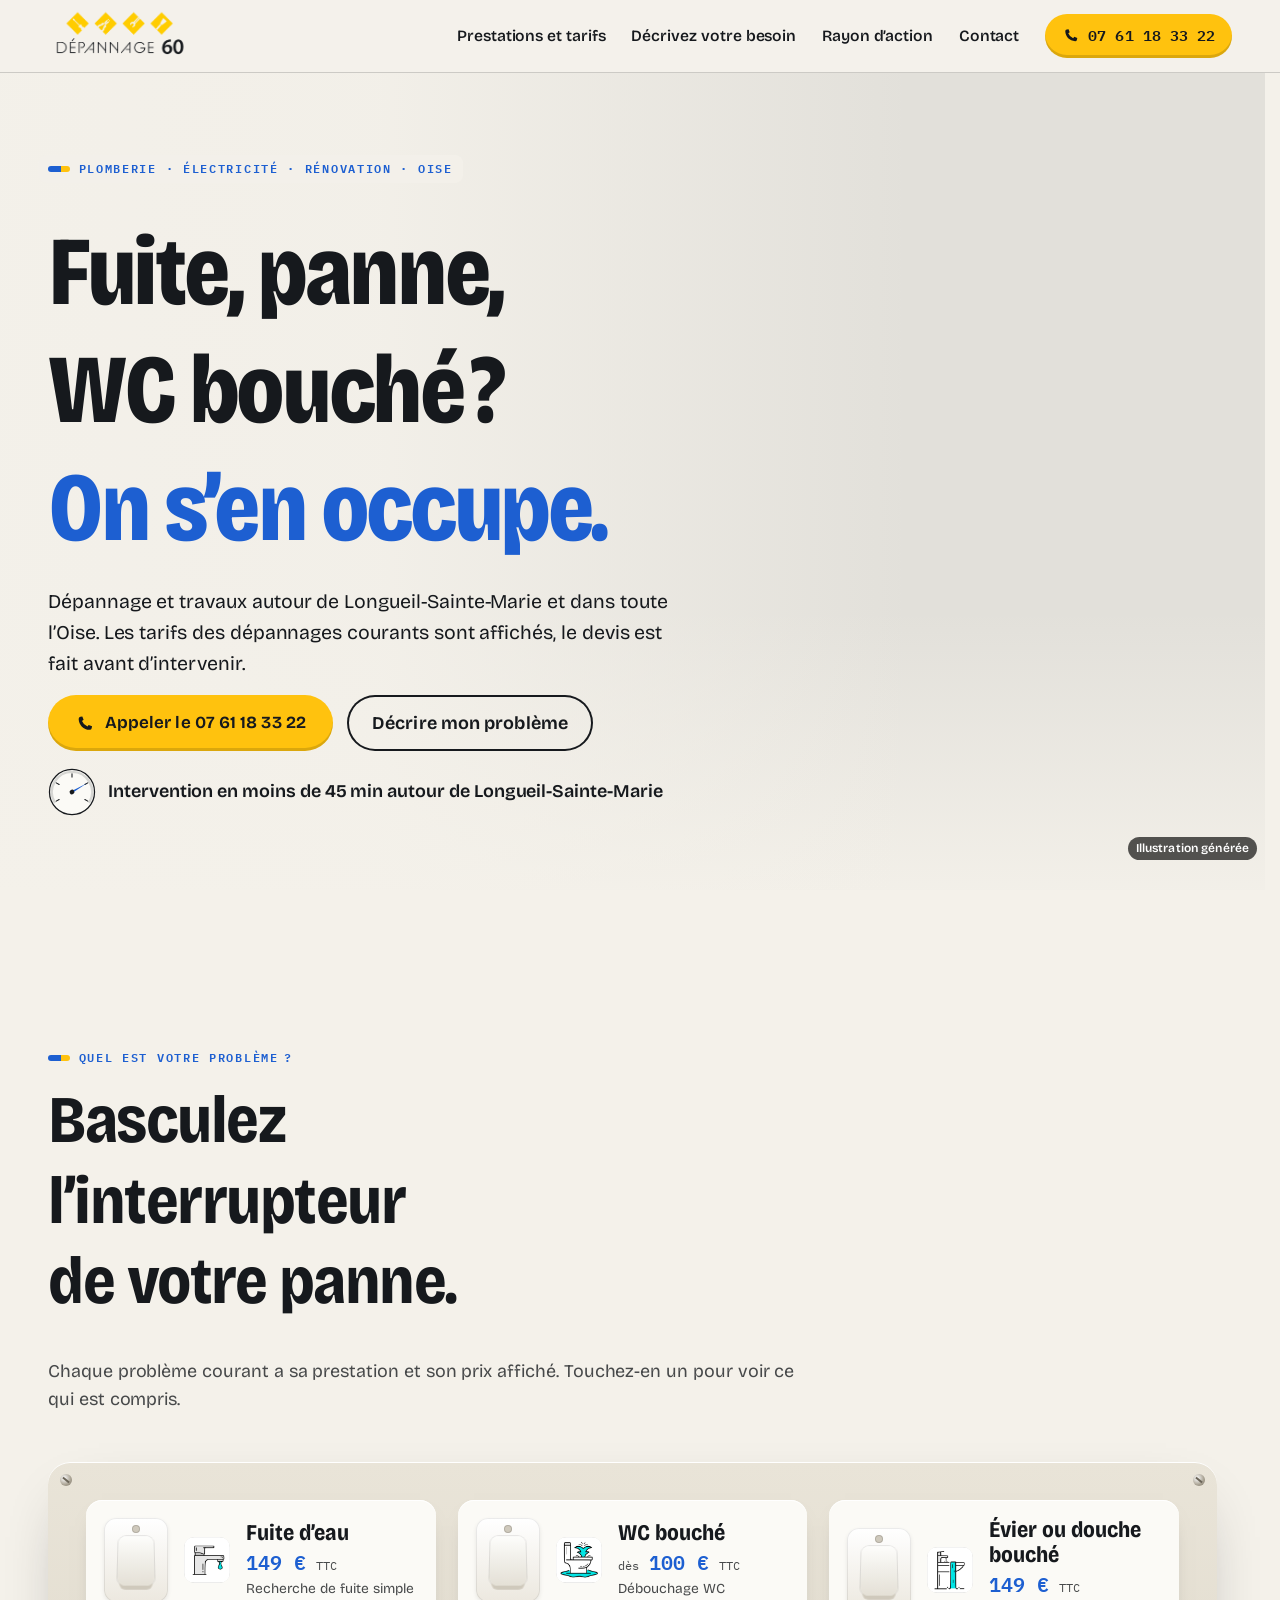
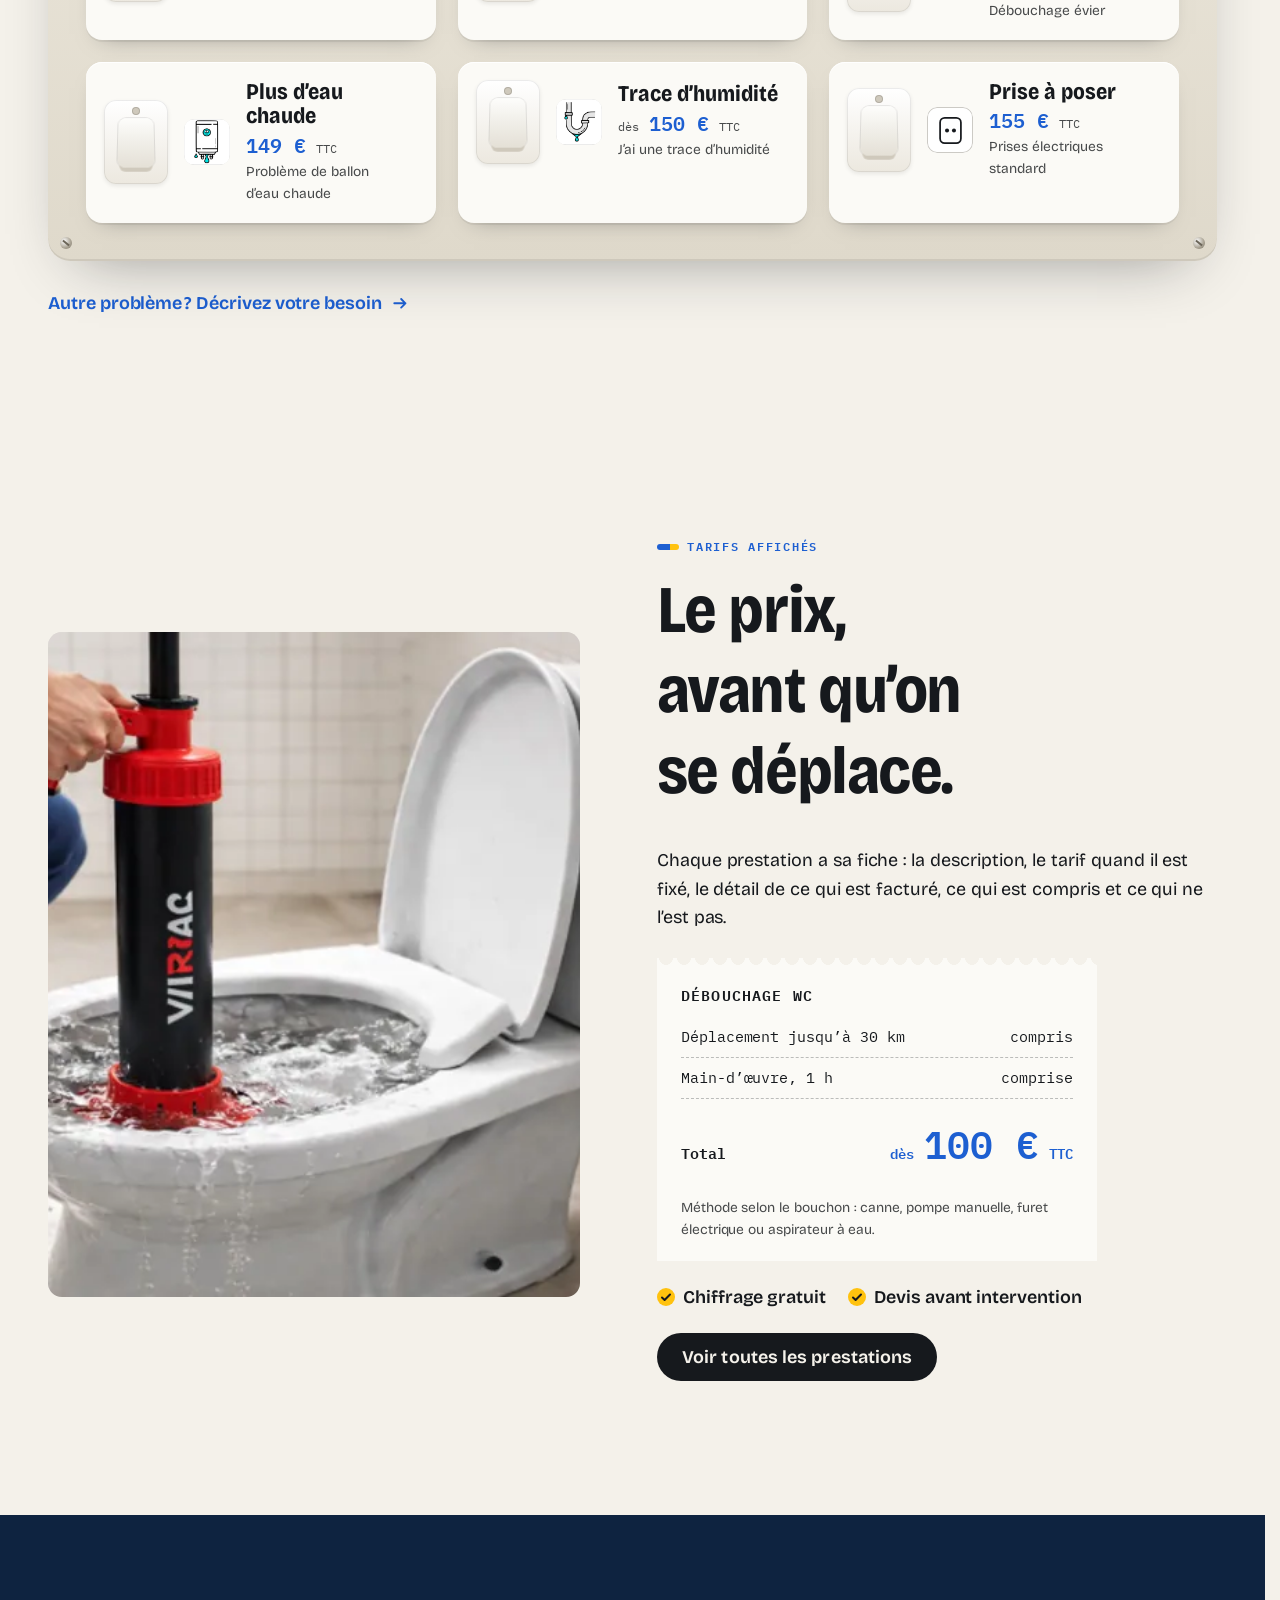
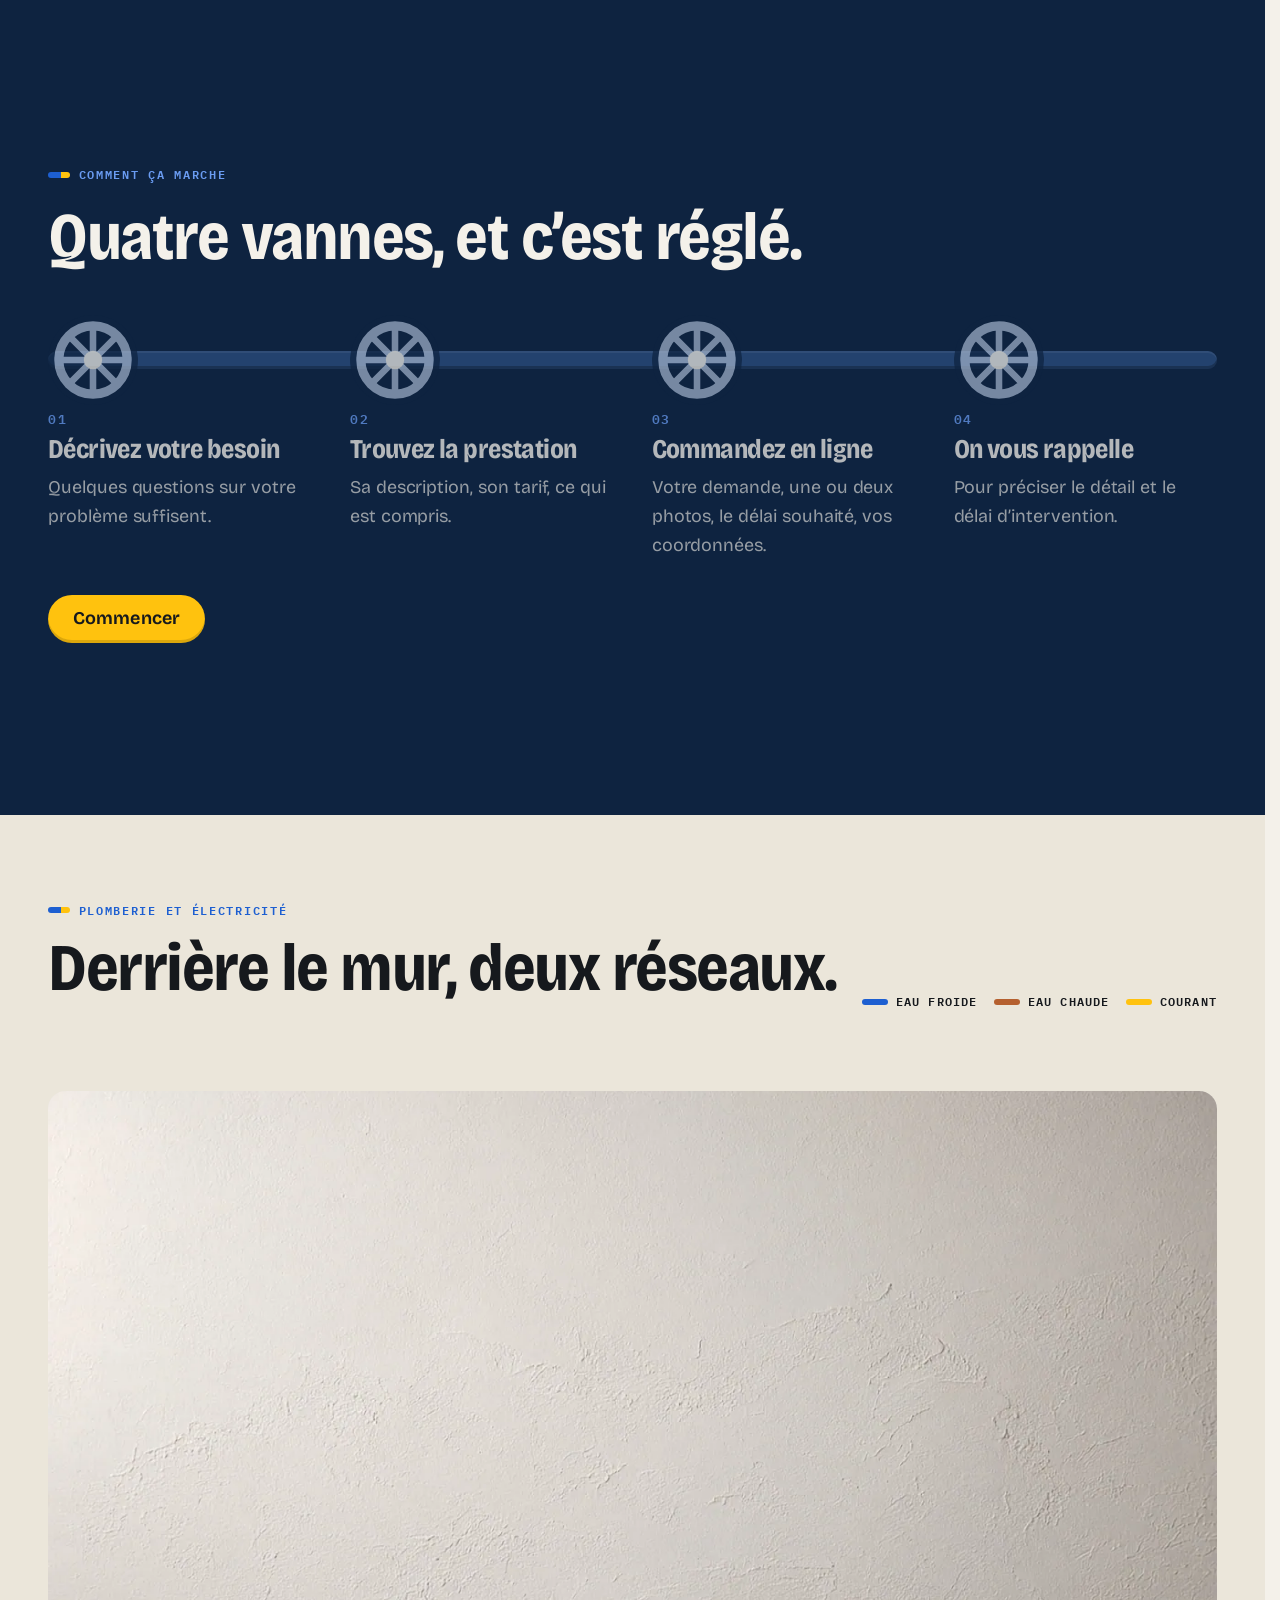
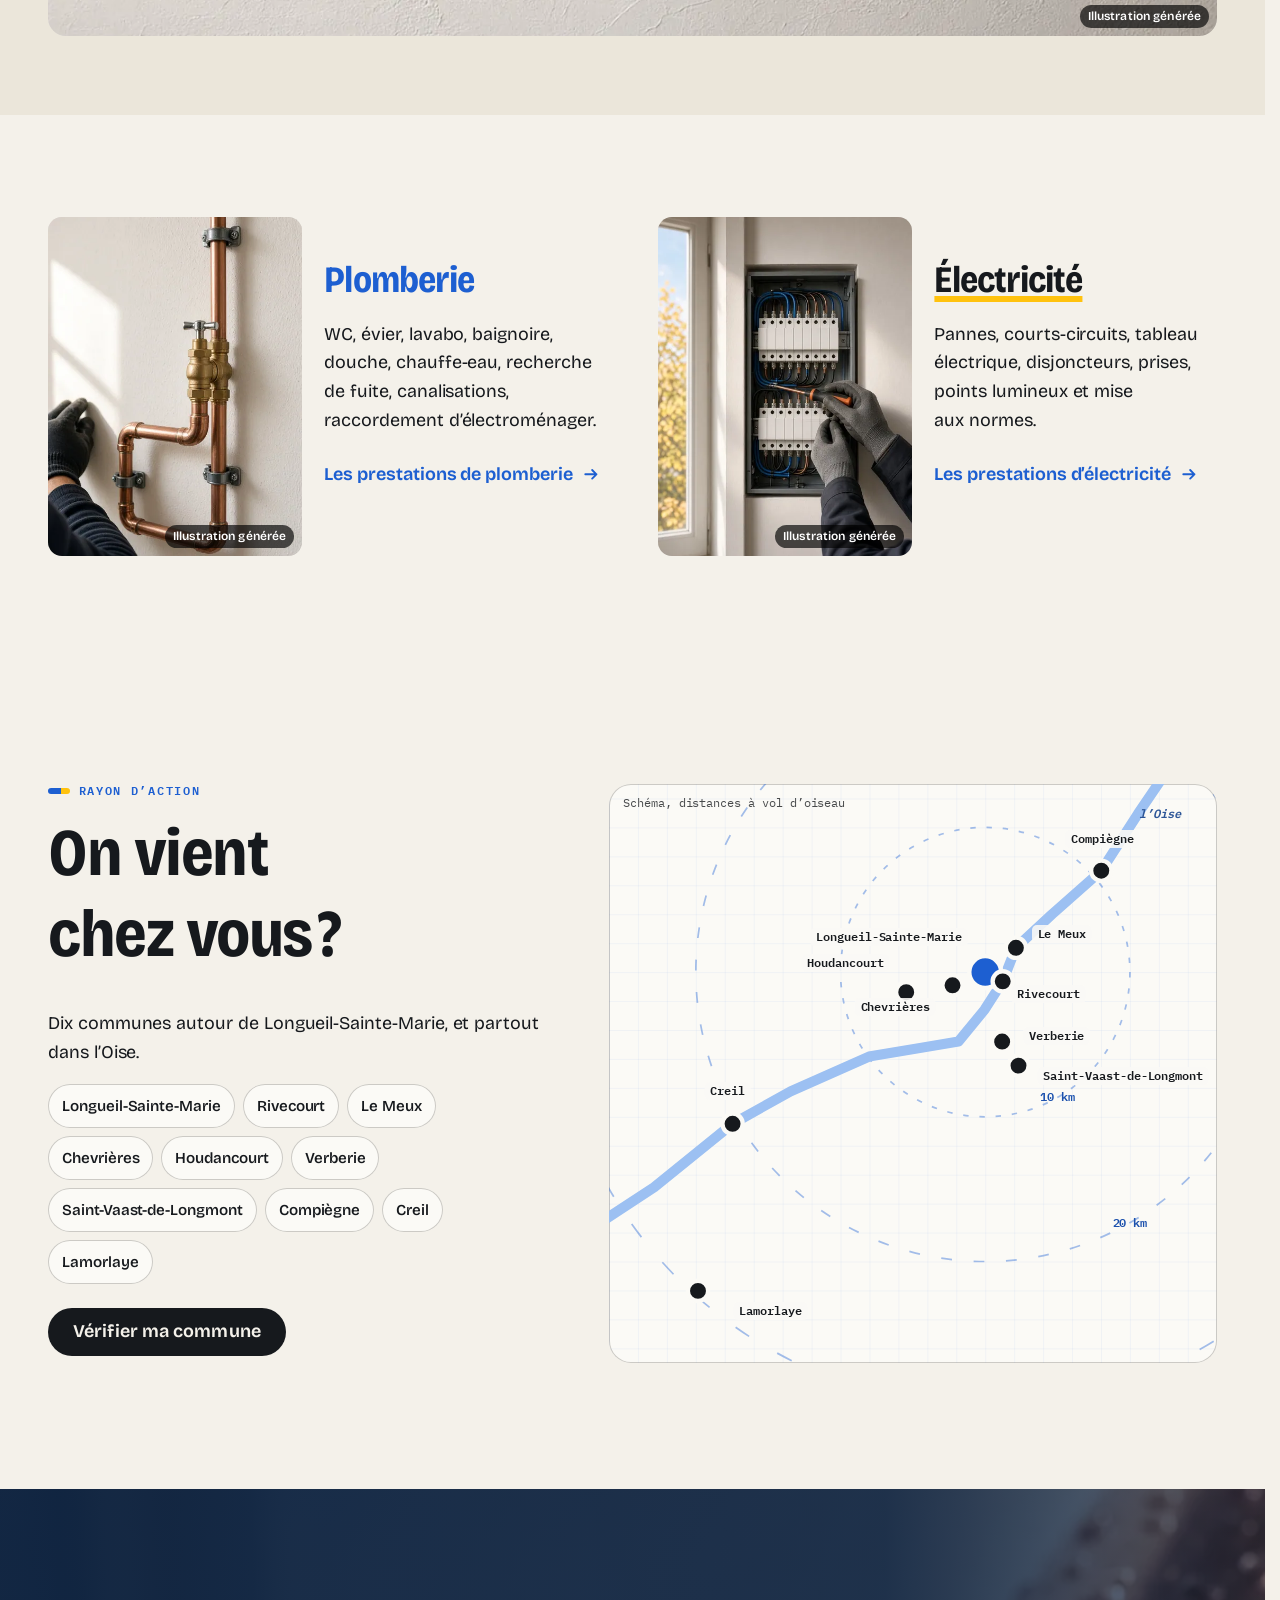
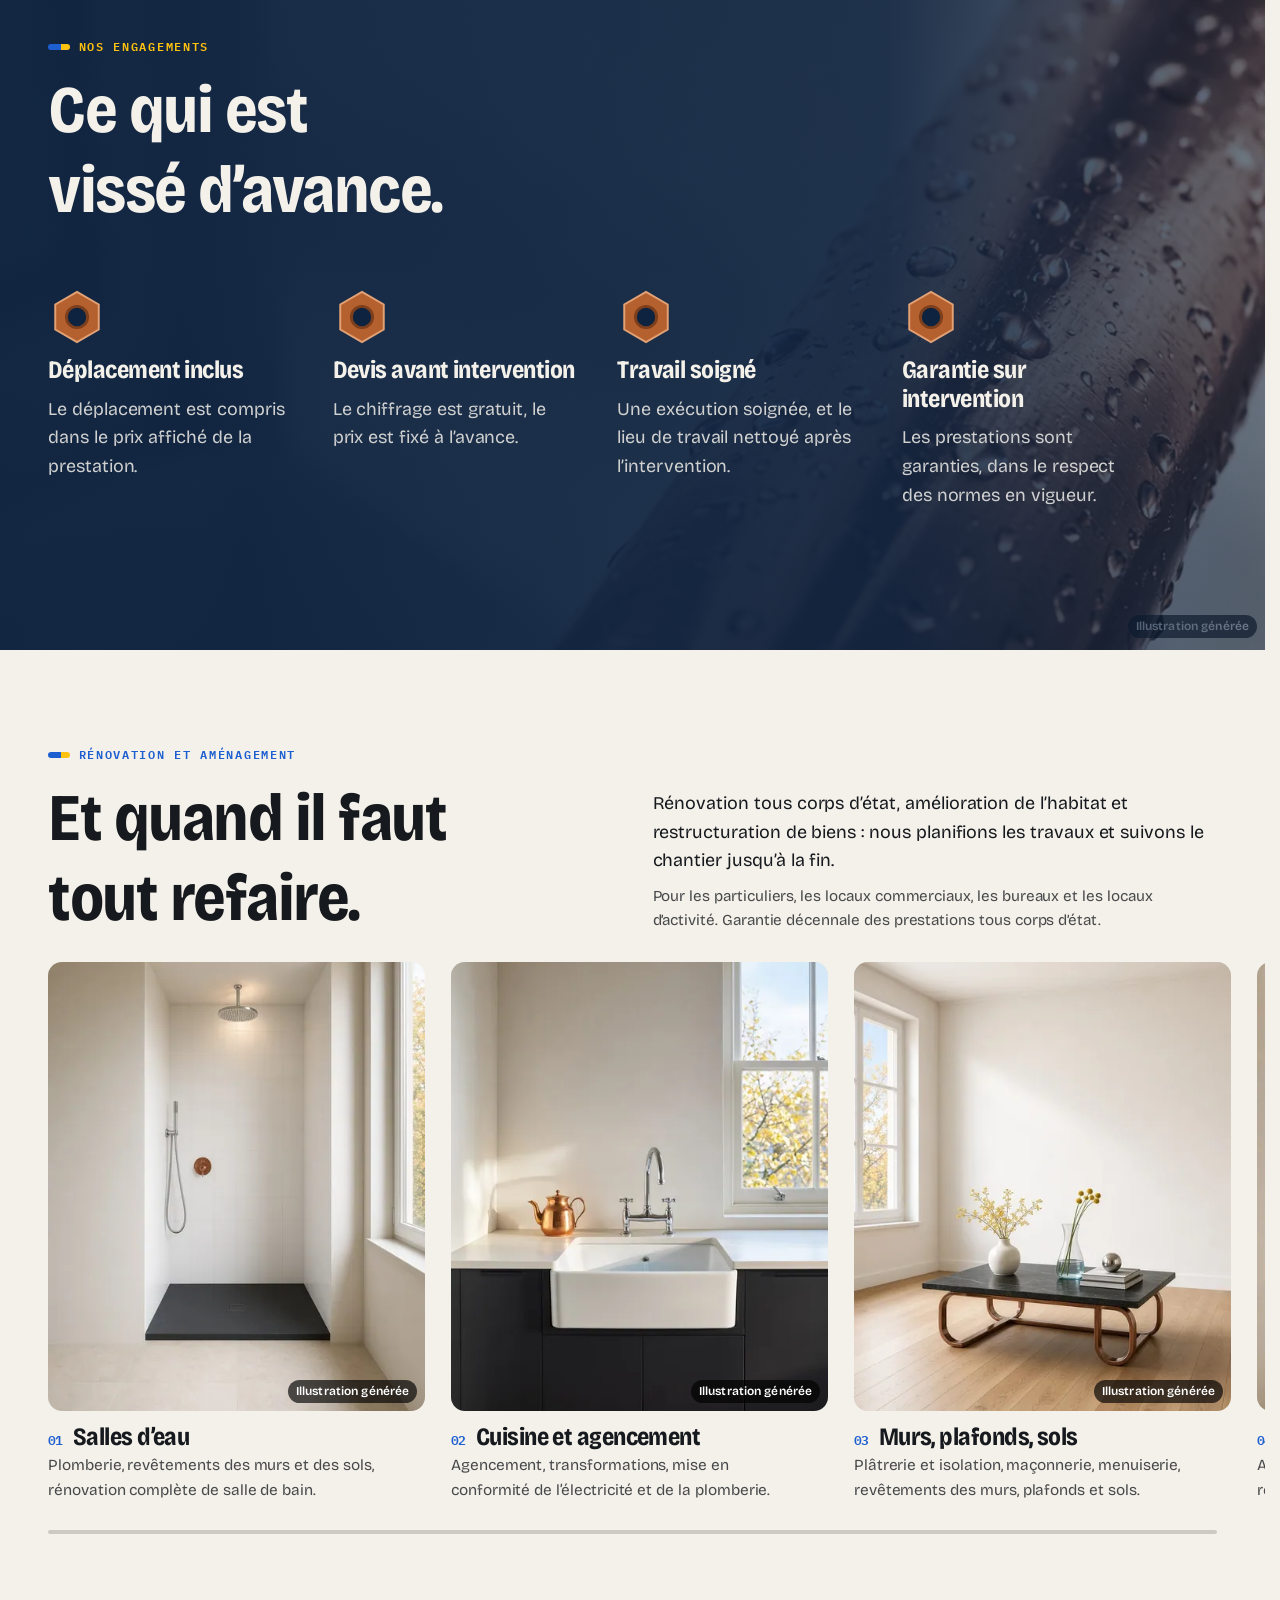
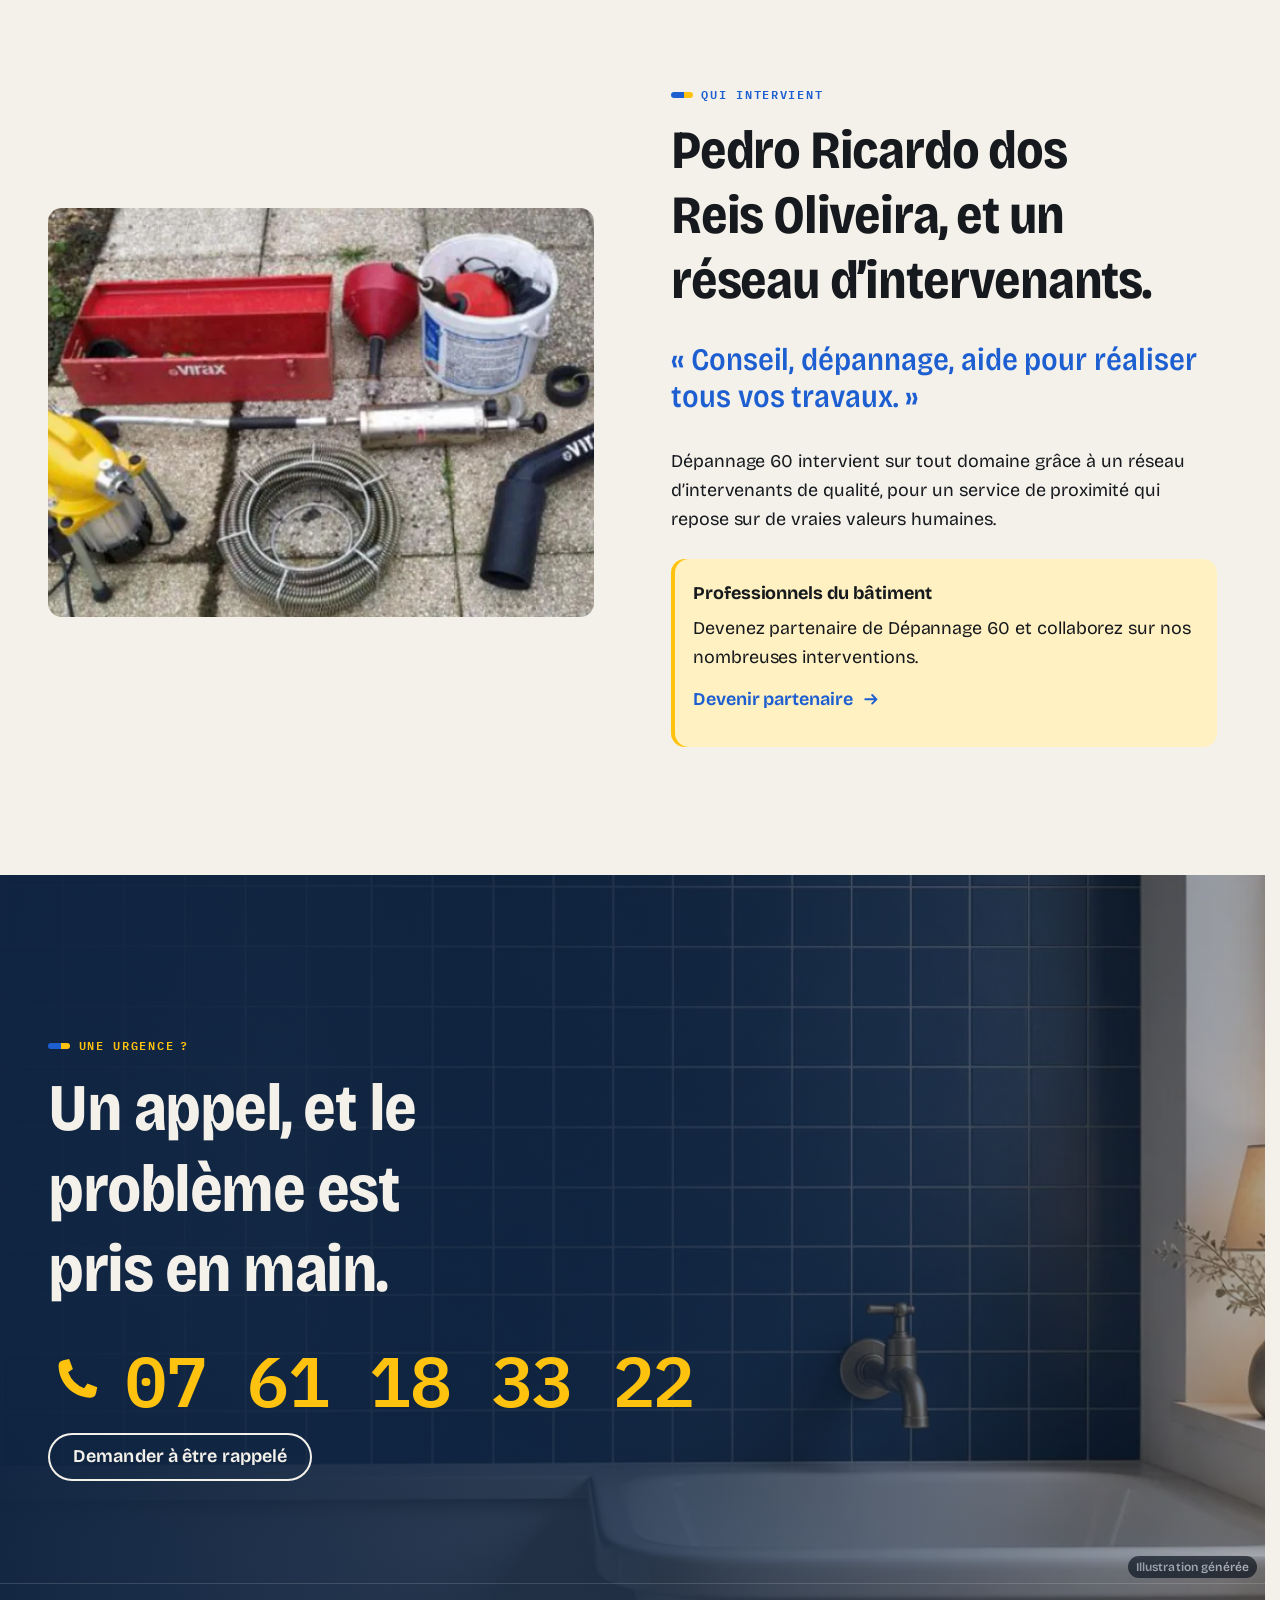
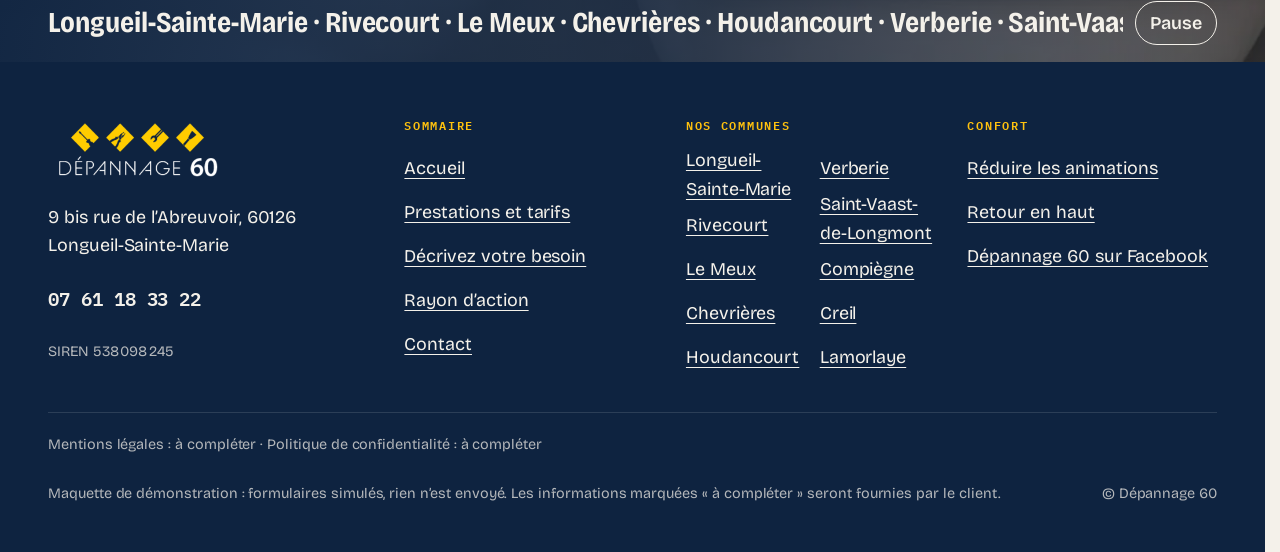
==== index.html @ 83b7bee2 "Maquette v1" ====
<!doctype html>
<html lang="fr" data-v="1" data-page="accueil" data-curseur>
<head>
<meta charset="utf-8">
<meta name="viewport" content="width=device-width, initial-scale=1, viewport-fit=cover">
<title>Dépannage 60 : plombier et électricien dans l’Oise, prix affichés</title>
<meta name="description" content="Dépannage plomberie et électricité, rénovation tous corps d’état autour de Longueil-Sainte-Marie et dans l’Oise. Prix affichés, devis avant intervention.">
<meta name="robots" content="noindex, nofollow">
<link rel="canonical" href="https://depannage-60-maquette.vercel.app/">
<style>:root{--fond:#f4f1ea;--texte:#16191d;--voile-fond:#0e2340;--ouverture-fond:#f4f1ea;--menu-fond:#f4f1ea}:root { --entete-h: 72px; --barres-h: 0px; } html { background: var(--fond); color: var(--texte); scrollbar-gutter: stable; } body { margin: 0; background: var(--fond); } html.js:not(.calme):not(.secours):not([data-arrivee="retour"]) [data-anime] { opacity: 0; } html.js:not(.calme):not(.secours):not([data-arrivee="retour"]) [data-anime].vu { opacity: 1; } [data-voile] { position: fixed; inset: 0; z-index: 900; background: var(--voile-fond); transform: translateY(100%); visibility: hidden; pointer-events: none; } html[data-arrivee="voile"]:not(.voile-leve):not(.calme):not(.secours) [data-voile] { transform: none; visibility: visible; } html.calme [data-voile], html.secours [data-voile] { visibility: hidden !important; } .ouverture-panneau { position: fixed; inset: 0; z-index: 850; display: none; place-content: center; justify-items: center; background: var(--ouverture-fond, var(--voile-fond)); color: var(--fond); text-align: center; } html.js[data-arrivee="intro"]:not(.calme):not(.secours):not(.intro-finie) .ouverture-panneau { display: grid; } html.defilement-bloque, html.defilement-bloque body, html.js[data-arrivee="intro"]:not(.calme):not(.secours):not(.intro-finie), html.js[data-arrivee="intro"]:not(.calme):not(.secours):not(.intro-finie) body, html[data-arrivee="voile"]:not(.voile-leve):not(.calme):not(.secours), html[data-arrivee="voile"]:not(.voile-leve):not(.calme):not(.secours) body { overflow: hidden; } html.js[data-arrivee="intro"]:not(.calme):not(.secours):not(.intro-finie) { background-color: var(--ouverture-fond, var(--voile-fond)); } html[data-arrivee="voile"]:not(.voile-leve):not(.calme):not(.secours) { background-color: var(--voile-fond); }</style>
<script>(function () {
var d = document.documentElement, ss = null, ls = null;
try { ss = window.sessionStorage; ls = window.localStorage; } catch (e) {}
d.classList.add('js');
var calme = false;
try { calme = !!ls && ls.getItem('socle:calme') === 'oui'; } catch (e) {}
if (!calme && window.matchMedia && matchMedia('(prefers-reduced-motion: reduce)').matches) calme = true;
if (calme) d.classList.add('calme');
var nav = performance.getEntriesByType ? performance.getEntriesByType('navigation')[0] : null;
var type = nav ? nav.type : 'navigate';
var depart = null;
try { depart = JSON.parse(ss.getItem('socle:depart') || 'null'); ss.removeItem('socle:depart'); } catch (e) {}
if (depart && !(Date.now() - depart.t < 15000)) depart = null;
var retourSection = false;
try { retourSection = !!ss.getItem('socle:calme-retour'); } catch (e) {}
var mode = type === 'back_forward' || retourSection ? 'retour' : type === 'reload' ? 'intro' : depart ? 'voile' : 'intro';
d.setAttribute('data-arrivee', mode);
if (mode === 'voile' && depart.couleur) d.style.setProperty('--voile-fond', depart.couleur);
if (type === 'reload' && 'scrollRestoration' in history) {
if (!retourSection) history.scrollRestoration = 'manual';
}
try {
var choisie = ls && ls.getItem('socle:langue');
var langue = (d.lang || '').slice(0, 2);
if (choisie && choisie !== langue && type === 'navigate' && !depart) {
var alt = document.querySelector('link[rel="alternate"][hreflang="' + choisie + '"]');
if (alt) location.replace(new URL(alt.href).pathname + location.search + location.hash);
}
} catch (e) {}
setTimeout(function () { if (!d.classList.contains('demarre')) d.classList.add('secours'); }, 2000);
})();</script>
<link rel="preload" href="/assets/polices/bricolage.woff2" as="font" type="font/woff2" crossorigin>
<link rel="stylesheet" href="/assets/css/socle.css?v=1">
<link rel="stylesheet" href="/assets/css/site.css?v=1">
<link rel="modulepreload" href="/assets/js/site.js?v=1">
<link rel="modulepreload" href="/assets/js/socle/index.js?v=1">
<script src="/assets/vendor/gsap.min.js" defer></script>
<script src="/assets/vendor/ScrollTrigger.min.js" defer></script>
<script src="/assets/vendor/SplitText.min.js" defer></script>
<script type="module" src="/assets/js/site.js?v=1"></script>
<meta name="theme-color" content="#f4f1ea">
<link rel="icon" href="/assets/images/favicon-32.png" type="image/png" sizes="32x32">
<link rel="apple-touch-icon" href="/assets/images/apple-touch-icon.png">
<meta property="og:type" content="website">
<meta property="og:site_name" content="Dépannage 60">
<meta property="og:locale" content="fr_FR">
<meta property="og:title" content="Dépannage 60 : plombier et électricien dans l’Oise, prix affichés">
<meta property="og:description" content="Dépannage plomberie et électricité, rénovation tous corps d’état autour de Longueil-Sainte-Marie et dans l’Oise. Prix affichés, devis avant intervention.">
<meta property="og:url" content="https://depannage-60-maquette.vercel.app/">
<meta property="og:image" content="https://depannage-60-maquette.vercel.app/assets/partage/accueil-fr.jpg">
<meta property="og:image:width" content="1200">
<meta property="og:image:height" content="630">
<meta property="og:image:alt" content="Dépannage 60, plomberie et électricité dans l’Oise">
<meta name="twitter:card" content="summary_large_image">
<script type="application/ld+json">{"@context":"https://schema.org","@type":["Plumber","Electrician"],"name":"Dépannage 60","telephone":"+33761183322","address":{"@type":"PostalAddress","streetAddress":"9 bis rue de l’Abreuvoir","postalCode":"60126","addressLocality":"Longueil-Sainte-Marie","addressCountry":"FR"},"areaServed":["Longueil-Sainte-Marie","Rivecourt","Le Meux","Chevrières","Houdancourt","Verberie","Saint-Vaast-de-Longmont","Compiègne","Creil","Lamorlaye","Oise"],"sameAs":["https://www.facebook.com/profile.php?id=100025931762469"]}</script>
</head>
<body id="haut">
<div data-voile aria-hidden="true"><div class="voile-contenu"><img src="/assets/images/losanges.png" alt="" width="472" height="112"><span data-voile-libelle>Accueil</span></div></div>
<div class="ouverture-panneau" data-ouverture data-gouttiere="#f4f1ea" aria-hidden="true">
  <div class="ouv-moitie ouv-haut"></div><div class="ouv-moitie ouv-bas"></div>
  <svg class="ouv-reseaux" viewBox="0 0 1000 600" preserveAspectRatio="none" aria-hidden="true">
    <path class="ouv-tuyau" d="M-10 486 H430 Q480 486 480 456 V440" pathLength="1"/>
    <path class="ouv-tuyau-eau" d="M-10 486 H430 Q480 486 480 456 V440" pathLength="1"/>
    <path class="ouv-cable" d="M1010 508 H560 Q520 508 520 478 V452" pathLength="1"/>
  </svg>
  <div class="ouv-scene">
    <img class="ouv-losanges" src="/assets/images/losanges.png" alt="" width="472" height="112">
    <p class="ouv-nom"><span class="ouv-mot">DÉPANNAGE<span class="ouv-eau">DÉPANNAGE</span></span><span class="ouv-60">60<span class="ouv-60-lum">60</span></span></p>
    <div class="ouv-bas-ligne">
      <svg class="mano ouv-mano" viewBox="0 0 100 100" aria-hidden="true" focusable="false" style="--angle:60deg">
<circle class="mano-fond" cx="50" cy="50" r="47"/>
<path class="mano-arc" d="M13.6 71.0 A42 42 0 1 1 86.4 71.0" pathLength="1"/>
<g class="mano-grad"><line x1="17.1" y1="69.0" x2="23.2" y2="65.5"/><line x1="17.1" y1="31.0" x2="23.2" y2="34.5"/><line x1="50.0" y1="12.0" x2="50.0" y2="19.0"/><line x1="82.9" y1="31.0" x2="76.8" y2="34.5"/><line x1="82.9" y1="69.0" x2="76.8" y2="65.5"/></g>
<g class="mano-aiguille"><path d="M50 50 L48 47 L50 14 L52 47 Z"/><circle cx="50" cy="50" r="5"/></g>
</svg>
      <p class="ouv-ligne"><span class="ouv-chiffre" data-ouv-chiffre>45</span> min · Plomberie · Électricité · Oise</p>
    </div>
  </div>
</div>
<a class="evitement" href="#contenu">Aller au contenu</a>
<header data-entete>
  <div class="entete-rangee">
    <a class="entete-logo" href="/" data-libelle="Accueil" aria-current="page">
      <img src="/assets/images/logo-encre.png" alt="" width="622" height="242"><span class="visuellement-cache">Dépannage 60, Accueil</span>
    </a>
    <nav data-nav aria-label="Navigation principale">
      <ul><li><a href="/prestations" data-libelle="Prestations et tarifs">Prestations et tarifs</a></li><li><a href="/decrivez-votre-besoin" data-libelle="Décrivez votre besoin">Décrivez votre besoin</a></li><li><a href="/rayon-d-action" data-libelle="Rayon d’action">Rayon d’action</a></li><li><a href="/contact" data-libelle="Contact">Contact</a></li></ul>
    </nav>
    <div class="entete-actions">
      <a class="bouton bouton--jaune entete-tel" href="tel:+33761183322"><svg class="ico" viewBox="0 0 24 24" aria-hidden="true" focusable="false"><path d="M6.6 3.5 9 3l1.6 4.2-2 1.4a12 12 0 0 0 6.8 6.8l1.4-2L21 15l-.5 2.4A2.5 2.5 0 0 1 18 19.5C10.5 19.2 4.8 13.5 4.5 6a2.5 2.5 0 0 1 2.1-2.5Z" fill="currentColor"/></svg><span>07 61 18 33 22</span></a>
      <button type="button" data-menu-bouton aria-controls="menu" aria-expanded="false" data-libelle-ouvrir="Menu" data-libelle-fermer="Fermer"><span data-libelle-bouton>Menu</span></button>
    </div>
  </div>
</header>
<div id="menu" data-menu role="dialog" aria-modal="true" aria-label="Menu">
  <ul><li style="--i:0"><a href="/" class="menu-lien" data-libelle="Accueil" aria-current="page">Accueil</a></li><li style="--i:1"><a href="/prestations" class="menu-lien" data-libelle="Prestations et tarifs">Prestations et tarifs</a></li><li style="--i:2"><a href="/decrivez-votre-besoin" class="menu-lien" data-libelle="Décrivez votre besoin">Décrivez votre besoin</a></li><li style="--i:3"><a href="/rayon-d-action" class="menu-lien" data-libelle="Rayon d’action">Rayon d’action</a></li><li style="--i:4"><a href="/contact" class="menu-lien" data-libelle="Contact">Contact</a></li></ul>
  <p><a class="bouton bouton--jaune" href="tel:+33761183322"><svg class="ico" viewBox="0 0 24 24" aria-hidden="true" focusable="false"><path d="M6.6 3.5 9 3l1.6 4.2-2 1.4a12 12 0 0 0 6.8 6.8l1.4-2L21 15l-.5 2.4A2.5 2.5 0 0 1 18 19.5C10.5 19.2 4.8 13.5 4.5 6a2.5 2.5 0 0 1 2.1-2.5Z" fill="currentColor"/></svg>Appeler le 07 61 18 33 22</a></p>
  <p><button type="button" class="lien" data-calme-bascule data-libelle-reduire="Réduire les animations" data-libelle-retablir="Rétablir les animations" data-libelle-systeme="Animations réduites par le réglage de votre appareil"><span data-libelle-bouton>Réduire les animations</span></button></p>
</div>
<main id="contenu" tabindex="-1">
<section class="hero eau ecran" id="debut" data-plein-ecran>
  <div class="eau-scene">
    <div class="eau__fond"><figure class="media hero-media" data-grok style="--cadrage:74% 48%;--cadrage-mobile:56% 45%">
  <picture><source media="(max-width: 760px) and (orientation: portrait)" srcset="/assets/images/grok/accueil-ouverture-mobile-640.webp 640w" sizes="100vw">
    <img src="/assets/images/grok/accueil-ouverture-1280.webp" srcset="/assets/images/grok/accueil-ouverture-640.webp 640w, /assets/images/grok/accueil-ouverture-1280.webp 1280w" sizes="100vw" alt="Robinet chromé et filet d’eau claire dans une vasque blanche" width="1280" height="720" fetchpriority="high" loading="eager" decoding="async">
  </picture><figcaption class="mention-ia">Illustration générée</figcaption>
</figure></div>
    <canvas class="eau__canvas" aria-hidden="true" data-effet="eau"></canvas>
    <div class="eau__voile" aria-hidden="true"></div>
  </div>
  <div class="hero-contenu conteneur">
    <p class="surtitre" data-anime="gsap">Plomberie · Électricité · Rénovation · Oise</p>
    <h1 class="hero-titre">
      <span class="ligne-masque"><span class="hero-ligne" data-anime="gsap">Fuite, panne,</span></span>
      <span class="ligne-masque"><span class="hero-ligne" data-anime="gsap">WC bouché ?</span></span>
      <span class="ligne-masque"><span class="hero-ligne hero-ligne--eau" data-anime="gsap">On s’en occupe.</span></span>
    </h1>
    <div class="hero-bas">
      <p class="hero-texte" data-anime="gsap">Dépannage et travaux autour de Longueil-Sainte-Marie et dans toute l’Oise. Les tarifs des dépannages courants sont affichés, le devis est fait avant d’intervenir.</p>
      <p class="hero-actions" data-anime="gsap">
        <a class="bouton bouton--jaune bouton--grand" href="tel:+33761183322" data-action-principale data-survol="magnetique"><svg class="ico" viewBox="0 0 24 24" aria-hidden="true" focusable="false"><path d="M6.6 3.5 9 3l1.6 4.2-2 1.4a12 12 0 0 0 6.8 6.8l1.4-2L21 15l-.5 2.4A2.5 2.5 0 0 1 18 19.5C10.5 19.2 4.8 13.5 4.5 6a2.5 2.5 0 0 1 2.1-2.5Z" fill="currentColor"/></svg>Appeler le 07 61 18 33 22</a>
        <a href="/decrivez-votre-besoin" class="bouton bouton--contour" data-libelle="Décrivez votre besoin">Décrire mon problème</a>
      </p>
      <p class="hero-info" data-info-cle data-anime="gsap" data-effet="manometre"><svg class="mano hero-mano" viewBox="0 0 100 100" aria-hidden="true" focusable="false" style="--angle:60deg">
<circle class="mano-fond" cx="50" cy="50" r="47"/>
<path class="mano-arc" d="M13.6 71.0 A42 42 0 1 1 86.4 71.0" pathLength="1"/>
<g class="mano-grad"><line x1="17.1" y1="69.0" x2="23.2" y2="65.5"/><line x1="17.1" y1="31.0" x2="23.2" y2="34.5"/><line x1="50.0" y1="12.0" x2="50.0" y2="19.0"/><line x1="82.9" y1="31.0" x2="76.8" y2="34.5"/><line x1="82.9" y1="69.0" x2="76.8" y2="65.5"/></g>
<g class="mano-aiguille"><path d="M50 50 L48 47 L50 14 L52 47 Z"/><circle cx="50" cy="50" r="5"/></g>
</svg><span>Intervention en moins de 45 min autour de Longueil-Sainte-Marie</span></p>
    </div>
    <p class="eau__indice" aria-hidden="true"><span class="eau__indice-souris">Passez la souris sur l’eau</span><span class="eau__indice-doigt">Touchez l’eau</span></p>
  </div>
</section>
<section class="diag" id="probleme" data-raccord>
  <div class="conteneur diag-tete">
    <p class="surtitre" data-raccord-cible>Quel est votre problème ?</p>
    <h2 data-anime="lignes">Basculez l’interrupteur de votre panne.</h2>
    <p data-anime>Chaque problème courant a sa prestation et son prix affiché. Touchez-en un pour voir ce qui est compris.</p>
  </div>
  <div class="conteneur">
    <div class="tableau" data-effet="interrupteurs" data-visuel>
      <span class="vis vis--1" aria-hidden="true"></span><span class="vis vis--2" aria-hidden="true"></span><span class="vis vis--3" aria-hidden="true"></span><span class="vis vis--4" aria-hidden="true"></span>
      <ul class="inter-grille"><li class="inter" style="--i:0">
        <button type="button" class="inter-bouton" aria-expanded="false" aria-controls="inter-0">
          <span class="inter-plaque" aria-hidden="true"><span class="inter-bascule"></span><span class="inter-led"></span></span>
          <img class="inter-picto" src="/assets/images/pictos/robinet-320.webp" alt="" width="320" height="320" loading="lazy">
          <span class="inter-textes"><span class="inter-nom">Fuite d’eau</span>
          <span class="inter-prix" data-prix><b><span class="prix-n" data-compte-prix="149">149</span> €</b> <small>TTC</small></span>
          <span class="inter-presta">Recherche de fuite simple</span></span>
        </button>
        <div class="inter-detail" id="inter-0" hidden>
          <ul><li>Localisation de la fuite et sa réparation</li><li>Contrôle du bon fonctionnement</li><li>Explications sur les travaux</li></ul>
          <p class="inter-liens"><a href="/prestations#recherche-de-fuite-simple" data-libelle="Prestations et tarifs">Voir la fiche</a> · <a href="/contact?prestation=recherche-de-fuite-simple" data-libelle="Contact">Demander cette prestation</a></p>
        </div>
      </li><li class="inter" style="--i:1">
        <button type="button" class="inter-bouton" aria-expanded="false" aria-controls="inter-1">
          <span class="inter-plaque" aria-hidden="true"><span class="inter-bascule"></span><span class="inter-led"></span></span>
          <img class="inter-picto" src="/assets/images/pictos/wc-bouche-320.webp" alt="" width="320" height="320" loading="lazy">
          <span class="inter-textes"><span class="inter-nom">WC bouché</span>
          <span class="inter-prix" data-prix><small>dès</small> <b><span class="prix-n" data-compte-prix="100">100</span> €</b> <small>TTC</small></span>
          <span class="inter-presta">Débouchage WC</span></span>
        </button>
        <div class="inter-detail" id="inter-1" hidden>
          <ul><li>Canne, pompe manuelle, furet électrique ou aspirateur à eau selon le bouchon</li><li>Nettoyage du chantier</li></ul>
          <p class="inter-liens"><a href="/prestations#debouchage-wc" data-libelle="Prestations et tarifs">Voir la fiche</a> · <a href="/contact?prestation=debouchage-wc" data-libelle="Contact">Demander cette prestation</a></p>
        </div>
      </li><li class="inter" style="--i:2">
        <button type="button" class="inter-bouton" aria-expanded="false" aria-controls="inter-2">
          <span class="inter-plaque" aria-hidden="true"><span class="inter-bascule"></span><span class="inter-led"></span></span>
          <img class="inter-picto" src="/assets/images/pictos/evier-320.webp" alt="" width="320" height="320" loading="lazy">
          <span class="inter-textes"><span class="inter-nom">Évier ou douche bouché</span>
          <span class="inter-prix" data-prix><b><span class="prix-n" data-compte-prix="149">149</span> €</b> <small>TTC</small></span>
          <span class="inter-presta">Débouchage évier</span></span>
        </button>
        <div class="inter-detail" id="inter-2" hidden>
          <ul><li>Diagnostic de la cause du bouchon</li><li>Débouchage avec des outils professionnels (pompe manuelle, furet électrique)</li><li>Nettoyage du lieu de travail</li></ul>
          <p class="inter-liens"><a href="/prestations#debouchage-evier" data-libelle="Prestations et tarifs">Voir la fiche</a> · <a href="/contact?prestation=debouchage-evier" data-libelle="Contact">Demander cette prestation</a></p>
        </div>
      </li><li class="inter" style="--i:3">
        <button type="button" class="inter-bouton" aria-expanded="false" aria-controls="inter-3">
          <span class="inter-plaque" aria-hidden="true"><span class="inter-bascule"></span><span class="inter-led"></span></span>
          <img class="inter-picto" src="/assets/images/pictos/chauffe-eau-320.webp" alt="" width="320" height="320" loading="lazy">
          <span class="inter-textes"><span class="inter-nom">Plus d’eau chaude</span>
          <span class="inter-prix" data-prix><b><span class="prix-n" data-compte-prix="149">149</span> €</b> <small>TTC</small></span>
          <span class="inter-presta">Problème de ballon d’eau chaude</span></span>
        </button>
        <div class="inter-detail" id="inter-3" hidden>
          <ul><li>Diagnostic de la cause de la panne</li><li>Outillage professionnel (appareils de mesure, recommandations)</li><li>Nettoyage du lieu de travail</li></ul>
          <p class="inter-liens"><a href="/prestations#probleme-de-ballon-d-eau-chaude" data-libelle="Prestations et tarifs">Voir la fiche</a> · <a href="/contact?prestation=probleme-de-ballon-d-eau-chaude" data-libelle="Contact">Demander cette prestation</a></p>
        </div>
      </li><li class="inter" style="--i:4">
        <button type="button" class="inter-bouton" aria-expanded="false" aria-controls="inter-4">
          <span class="inter-plaque" aria-hidden="true"><span class="inter-bascule"></span><span class="inter-led"></span></span>
          <img class="inter-picto" src="/assets/images/pictos/canalisation-320.webp" alt="" width="320" height="320" loading="lazy">
          <span class="inter-textes"><span class="inter-nom">Trace d’humidité</span>
          <span class="inter-prix" data-prix><small>dès</small> <b><span class="prix-n" data-compte-prix="150">150</span> €</b> <small>TTC</small></span>
          <span class="inter-presta">J’ai une trace d’humidité</span></span>
        </button>
        <div class="inter-detail" id="inter-4" hidden>
          <ul><li>Matériel de détection standard</li><li>Devis gratuit et détaillé pour les réparations</li><li>Rapport de recherche de fuite pour les démarches d’assurance</li></ul>
          <p class="inter-liens"><a href="/prestations#j-ai-une-trace-d-humidite" data-libelle="Prestations et tarifs">Voir la fiche</a> · <a href="/contact?prestation=j-ai-une-trace-d-humidite" data-libelle="Contact">Demander cette prestation</a></p>
        </div>
      </li><li class="inter" style="--i:5">
        <button type="button" class="inter-bouton" aria-expanded="false" aria-controls="inter-5">
          <span class="inter-plaque" aria-hidden="true"><span class="inter-bascule"></span><span class="inter-led"></span></span>
          <span class="inter-picto inter-picto--courant" aria-hidden="true"></span>
          <span class="inter-textes"><span class="inter-nom">Prise à poser</span>
          <span class="inter-prix" data-prix><b><span class="prix-n" data-compte-prix="155">155</span> €</b> <small>TTC</small></span>
          <span class="inter-presta">Prises électriques standard</span></span>
        </button>
        <div class="inter-detail" id="inter-5" hidden>
          <ul><li>Fourniture et pose de prises standard en rénovation électrique</li></ul>
          <p class="inter-liens"><a href="/prestations#prises-electriques-standard" data-libelle="Prestations et tarifs">Voir la fiche</a> · <a href="/contact?prestation=prises-electriques-standard" data-libelle="Contact">Demander cette prestation</a></p>
        </div>
      </li></ul>
    </div>
    <p class="diag-autre"><a href="/decrivez-votre-besoin" class="lien-fleche" data-libelle="Décrivez votre besoin">Autre problème ? Décrivez votre besoin <svg class="ico" viewBox="0 0 24 24" aria-hidden="true" focusable="false"><path d="M5 12h13m-5-5 5 5-5 5" fill="none" stroke="currentColor" stroke-width="2.2" stroke-linecap="round" stroke-linejoin="round"/></svg></a></p>
  </div>
</section>
<section class="prix-section conteneur" id="prix" data-raccord>
  <figure class="media prix-photo" data-anime="rideau" style="--cadrage:28% 50%;--cadrage-mobile:45% 50%">
  <picture>
    <img src="/assets/images/site/debouchage-wc-640.webp" srcset="/assets/images/site/debouchage-wc-400.webp 400w, /assets/images/site/debouchage-wc-640.webp 640w" sizes="(max-width: 760px) 92vw, 40vw" alt="Débouchage d’un WC à la pompe manuelle" width="640" height="480" loading="lazy" decoding="async">
  </picture>
</figure>
  <div class="prix-texte">
    <p class="surtitre" data-raccord-cible>Tarifs affichés</p>
    <h2 data-anime="lignes">Le prix, avant qu’on se déplace.</h2>
    <p data-anime>Chaque prestation a sa fiche : la description, le tarif quand il est fixé, le détail de ce qui est facturé, ce qui est compris et ce qui ne l’est pas.</p>
    <div class="ticket" data-effet="goutte-prix">
      <span class="goutte" aria-hidden="true" data-goutte></span><span class="eclabousse" aria-hidden="true"></span>
      <p class="ticket-titre">Débouchage WC</p>
      <ul class="ticket-lignes"><li><span>Déplacement jusqu’à 30 km</span><span>compris</span></li><li><span>Main-d’œuvre, 1 h</span><span>comprise</span></li></ul>
      <p class="ticket-total"><span>Total</span><span class="ticket-prix" data-prix><small>dès</small> <b><span class="prix-n" data-compte-prix="100">100</span> €</b> <small>TTC</small></span></p>
      <p class="ticket-note">Méthode selon le bouchon : canne, pompe manuelle, furet électrique ou aspirateur à eau.</p>
    </div>
    <ul class="coches" data-anime="cascade"><li>Chiffrage gratuit</li><li>Devis avant intervention</li></ul>
    <p><a href="/prestations" class="bouton bouton--encre" data-libelle="Prestations et tarifs" data-survol="magnetique">Voir toutes les prestations</a></p>
  </div>
</section>
<section class="etapes ecran epingle" id="comment" data-entete-cache data-raccord data-plein-ecran>
  <div class="conteneur etapes-tete">
    <p class="surtitre" data-raccord-cible>Comment ça marche</p>
    <h2 data-anime="lignes">Quatre vannes, et c’est réglé.</h2>
  </div>
  <div class="conteneur etapes-scene" data-effet="vannes" data-visuel>
    <div class="etapes-tuyau" aria-hidden="true"><span class="etapes-eau"></span></div>
    <ol class="etapes-liste"><li class="etape" style="--i:0">
      <span class="vanne" aria-hidden="true"><svg viewBox="0 0 64 64"><circle cx="32" cy="32" r="26" class="vanne-roue"/><path d="M32 8v48M8 32h48M15 15l34 34M49 15 15 49" class="vanne-rayons"/><circle cx="32" cy="32" r="7" class="vanne-axe"/></svg></span>
      <span class="etape-num">01</span>
      <h3>Décrivez votre besoin</h3>
      <p>Quelques questions sur votre problème suffisent.</p>
    </li><li class="etape" style="--i:1">
      <span class="vanne" aria-hidden="true"><svg viewBox="0 0 64 64"><circle cx="32" cy="32" r="26" class="vanne-roue"/><path d="M32 8v48M8 32h48M15 15l34 34M49 15 15 49" class="vanne-rayons"/><circle cx="32" cy="32" r="7" class="vanne-axe"/></svg></span>
      <span class="etape-num">02</span>
      <h3>Trouvez la prestation</h3>
      <p>Sa description, son tarif, ce qui est compris.</p>
    </li><li class="etape" style="--i:2">
      <span class="vanne" aria-hidden="true"><svg viewBox="0 0 64 64"><circle cx="32" cy="32" r="26" class="vanne-roue"/><path d="M32 8v48M8 32h48M15 15l34 34M49 15 15 49" class="vanne-rayons"/><circle cx="32" cy="32" r="7" class="vanne-axe"/></svg></span>
      <span class="etape-num">03</span>
      <h3>Commandez en ligne</h3>
      <p>Votre demande, une ou deux photos, le délai souhaité, vos coordonnées.</p>
    </li><li class="etape" style="--i:3">
      <span class="vanne" aria-hidden="true"><svg viewBox="0 0 64 64"><circle cx="32" cy="32" r="26" class="vanne-roue"/><path d="M32 8v48M8 32h48M15 15l34 34M49 15 15 49" class="vanne-rayons"/><circle cx="32" cy="32" r="7" class="vanne-axe"/></svg></span>
      <span class="etape-num">04</span>
      <h3>On vous rappelle</h3>
      <p>Pour préciser le détail et le délai d’intervention.</p>
    </li></ol>
    <p class="etapes-action"><a href="/decrivez-votre-besoin" class="bouton bouton--jaune" data-libelle="Décrivez votre besoin">Commencer</a></p>
  </div>
</section>
<section class="mur ecran epingle" id="reseaux" data-entete-cache data-raccord data-plein-ecran>
  <div class="conteneur mur-tete">
    <p class="surtitre" data-raccord-cible>Plomberie et électricité</p>
    <h2 data-anime="lignes">Derrière le mur, deux réseaux.</h2>
    <p class="mur-legende" aria-hidden="true"><span class="leg leg--froid">Eau froide</span><span class="leg leg--chaud">Eau chaude</span><span class="leg leg--courant">Courant</span></p>
  </div>
  <p class="mur-glisser" aria-hidden="true">Faites glisser le schéma →</p>
  <div class="mur-stage" tabindex="0" role="region" aria-label="Derrière le mur, deux réseaux.">
    <div class="mur-scene" data-effet="derriere-le-mur" data-visuel>
      <svg class="mur-reseau" viewBox="0 0 1200 560" aria-hidden="true" focusable="false" data-fx="trace">
<path class="res-froid" d="M0 440 H1200 M150 440 V300 M330 440 V300 M510 440 V300 M690 440 V300 M870 440 V300 M1050 440 V300" data-fx-trait/>
<path class="res-chaud" d="M870 300 V470 H330 M352 470 V300 M532 470 V300 M712 470 V300" data-fx-trait/>
<path class="res-courant" d="M110 120 H1200 M250 120 V196 M610 120 V196 M960 120 V196 M110 120 V170" data-fx-trait/>
<rect class="res-tableau" x="60" y="150" width="100" height="120" rx="8"/>
<rect class="res-disj" x="76" y="176" width="16" height="40" rx="3"/><rect class="res-disj" x="100" y="176" width="16" height="40" rx="3"/><rect class="res-disj" x="124" y="176" width="16" height="40" rx="3"/>
<rect class="res-prise" x="228" y="196" width="44" height="44" rx="8"/><circle class="res-trou" cx="243" cy="218" r="3"/><circle class="res-trou" cx="257" cy="218" r="3"/><rect class="res-prise" x="588" y="196" width="44" height="44" rx="8"/><circle class="res-trou" cx="603" cy="218" r="3"/><circle class="res-trou" cx="617" cy="218" r="3"/><rect class="res-prise" x="938" y="196" width="44" height="44" rx="8"/><circle class="res-trou" cx="953" cy="218" r="3"/><circle class="res-trou" cx="967" cy="218" r="3"/>
</svg>
      <span class="mur-appareil" data-repere style="left:12.50%;top:46.43%"><img src="/assets/images/pictos/wc-bouche-320.webp" alt="" width="320" height="320" loading="lazy"><span>WC</span></span><span class="mur-appareil" data-repere style="left:27.50%;top:46.43%"><img src="/assets/images/pictos/lavabo-320.webp" alt="" width="320" height="320" loading="lazy"><span>Lavabo</span></span><span class="mur-appareil" data-repere style="left:42.50%;top:46.43%"><img src="/assets/images/pictos/douche-320.webp" alt="" width="320" height="320" loading="lazy"><span>Douche</span></span><span class="mur-appareil" data-repere style="left:57.50%;top:46.43%"><img src="/assets/images/pictos/evier-320.webp" alt="" width="320" height="320" loading="lazy"><span>Évier</span></span><span class="mur-appareil" data-repere style="left:72.50%;top:46.43%"><img src="/assets/images/pictos/chauffe-eau-320.webp" alt="" width="320" height="320" loading="lazy"><span>Chauffe-eau</span></span><span class="mur-appareil" data-repere style="left:87.50%;top:46.43%"><img src="/assets/images/pictos/lave-vaisselle-320.webp" alt="" width="320" height="320" loading="lazy"><span>Électroménager</span></span>
      <span class="mur-etiquette" data-repere style="left:20.83%;top:48.21%">Prises</span><span class="mur-etiquette" data-repere style="left:50.83%;top:48.21%">Points lumineux</span><span class="mur-etiquette" data-repere style="left:80.00%;top:48.21%">Mise aux normes</span>
      <span class="mur-etiquette mur-etiquette--tableau" data-repere style="left:9.17%;top:53.57%">Tableau</span>
      <div class="mur-enduit" aria-hidden="true"><figure class="media mur-enduit-img" data-grok style="--cadrage:50% 50%">
  <picture>
    <img src="/assets/images/grok/accueil-mur-1280.webp" srcset="/assets/images/grok/accueil-mur-640.webp 640w, /assets/images/grok/accueil-mur-1280.webp 1280w" sizes="100vw" alt="" width="1280" height="720" loading="lazy" decoding="async">
  </picture><figcaption class="mention-ia">Illustration générée</figcaption>
</figure><span class="mur-bord"></span></div>
    </div>
  </div>
</section>
<section class="metiers conteneur" id="metiers" data-raccord>
  <article class="metier metier--eau">
    <figure class="media metier-media" data-grok data-fx="parallaxe" style="--cadrage:58% 50%">
  <picture>
    <img src="/assets/images/grok/accueil-plomberie-784.webp" srcset="/assets/images/grok/accueil-plomberie-480.webp 480w, /assets/images/grok/accueil-plomberie-640.webp 640w, /assets/images/grok/accueil-plomberie-784.webp 784w" sizes="(max-width: 760px) 92vw, 28vw" alt="Tuyaux de cuivre neufs et vanne d’arrêt en laiton fixés au mur" width="784" height="1175" loading="lazy" decoding="async">
  </picture><figcaption class="mention-ia">Illustration générée</figcaption>
</figure>
    <div><h3 data-raccord-cible>Plomberie</h3><p>WC, évier, lavabo, baignoire, douche, chauffe-eau, recherche de fuite, canalisations, raccordement d’électroménager.</p>
    <p><a href="/prestations?reseau=plomberie#catalogue" class="lien-fleche" data-libelle="Prestations et tarifs">Les prestations de plomberie <svg class="ico" viewBox="0 0 24 24" aria-hidden="true" focusable="false"><path d="M5 12h13m-5-5 5 5-5 5" fill="none" stroke="currentColor" stroke-width="2.2" stroke-linecap="round" stroke-linejoin="round"/></svg></a></p></div>
  </article>
  <article class="metier metier--courant">
    <figure class="media metier-media" data-grok data-fx="parallaxe" style="--cadrage:50% 45%">
  <picture>
    <img src="/assets/images/grok/accueil-electricite-784.webp" srcset="/assets/images/grok/accueil-electricite-480.webp 480w, /assets/images/grok/accueil-electricite-640.webp 640w, /assets/images/grok/accueil-electricite-784.webp 784w" sizes="(max-width: 760px) 92vw, 28vw" alt="Tableau électrique ouvert, disjoncteurs alignés, main gantée au tournevis" width="784" height="1175" loading="lazy" decoding="async">
  </picture><figcaption class="mention-ia">Illustration générée</figcaption>
</figure>
    <div><h3>Électricité</h3><p>Pannes, courts-circuits, tableau électrique, disjoncteurs, prises, points lumineux et mise aux normes.</p>
    <p><a href="/prestations?reseau=electricite#catalogue" class="lien-fleche" data-libelle="Prestations et tarifs">Les prestations d’électricité <svg class="ico" viewBox="0 0 24 24" aria-hidden="true" focusable="false"><path d="M5 12h13m-5-5 5 5-5 5" fill="none" stroke="currentColor" stroke-width="2.2" stroke-linecap="round" stroke-linejoin="round"/></svg></a></p></div>
  </article>
</section>
<section class="zone" id="zone" data-raccord>
  <div class="conteneur zone-grille">
    <div class="zone-texte">
      <p class="surtitre" data-raccord-cible>Rayon d’action</p>
      <h2 data-anime="lignes">On vient chez vous ?</h2>
      <p data-anime>Dix communes autour de Longueil-Sainte-Marie, et partout dans l’Oise.</p>
      <ul class="puces-communes" data-anime="cascade"><li><a href="/rayon-d-action#commune-longueil-sainte-marie" data-libelle="Rayon d’action">Longueil-Sainte-Marie</a></li><li><a href="/rayon-d-action#commune-rivecourt" data-libelle="Rayon d’action">Rivecourt</a></li><li><a href="/rayon-d-action#commune-le-meux" data-libelle="Rayon d’action">Le Meux</a></li><li><a href="/rayon-d-action#commune-chevrieres" data-libelle="Rayon d’action">Chevrières</a></li><li><a href="/rayon-d-action#commune-houdancourt" data-libelle="Rayon d’action">Houdancourt</a></li><li><a href="/rayon-d-action#commune-verberie" data-libelle="Rayon d’action">Verberie</a></li><li><a href="/rayon-d-action#commune-saint-vaast-de-longmont" data-libelle="Rayon d’action">Saint-Vaast-de-Longmont</a></li><li><a href="/rayon-d-action#commune-compiegne" data-libelle="Rayon d’action">Compiègne</a></li><li><a href="/rayon-d-action#commune-creil" data-libelle="Rayon d’action">Creil</a></li><li><a href="/rayon-d-action#commune-lamorlaye" data-libelle="Rayon d’action">Lamorlaye</a></li></ul>
      <p><a href="/rayon-d-action" class="bouton bouton--encre" data-libelle="Rayon d’action">Vérifier ma commune</a></p>
    </div>
    <div data-effet="ondes-60"><div class="carte " id="carte-accueil" role="img" aria-label="Schéma de la zone d’intervention autour de Longueil-Sainte-Marie, distances à vol d’oiseau" data-visuel data-carte>
  <svg viewBox="-26 -13 42 40" preserveAspectRatio="xMidYMid meet" aria-hidden="true" focusable="false">
    <defs><pattern id="carte-accueil-grille" width="2" height="2" patternUnits="userSpaceOnUse"><path d="M2 0H0V2" fill="none" class="carte-grille"/></pattern></defs>
    <rect x="-26" y="-13" width="42" height="40" fill="url(#carte-accueil-grille)"/>
    <circle class="carte-anneau" cx="0" cy="0" r="10" pathLength="1"/><circle class="carte-anneau" cx="0" cy="0" r="20" pathLength="1"/><circle class="carte-anneau" cx="0" cy="0" r="30" pathLength="1"/>
    <path class="carte-riviere" d="M20.55 -25.06 L15.55 -18.30 L10.56 -10.95 L8.02 -7.01 L4.60 -3.98 L2.12 -1.68 L1.21 0.64 L-0.04 2.59 L-1.85 4.80 L-8.03 5.84 L-13.45 8.24 L-17.46 10.48 L-22.88 14.87 L-27.95 18.19" pathLength="1"/>
    <g class="carte-ondes" data-ondes><circle r="1"/><circle r="1"/><circle r="1"/></g>
    <path class="carte-trajet" data-trajet d="M0 0" pathLength="1"/>
    <circle class="carte-point carte-point--depart" data-point="longueil-sainte-marie" cx="0.00" cy="0.00" r="1.1"/><circle class="carte-point" data-point="rivecourt" cx="1.21" cy="0.64" r="0.7"/><circle class="carte-point" data-point="le-meux" cx="2.12" cy="-1.68" r="0.7"/><circle class="carte-point" data-point="chevrieres" cx="-2.26" cy="0.91" r="0.7"/><circle class="carte-point" data-point="houdancourt" cx="-5.46" cy="1.39" r="0.7"/><circle class="carte-point" data-point="verberie" cx="1.17" cy="4.80" r="0.7"/><circle class="carte-point" data-point="saint-vaast-de-longmont" cx="2.30" cy="6.46" r="0.7"/><circle class="carte-point" data-point="compiegne" cx="8.02" cy="-7.01" r="0.7"/><circle class="carte-point" data-point="creil" cx="-17.46" cy="10.48" r="0.7"/><circle class="carte-point" data-point="lamorlaye" cx="-19.85" cy="22.03" r="0.7"/>
  </svg>
  <span class="carte-km" style="left:73.81%;top:54.15%" aria-hidden="true">10 km</span><span class="carte-km" style="left:85.71%;top:75.80%" aria-hidden="true">20 km</span>
  <span class="carte-km carte-km--riviere" style="left:90.61%;top:5.13%" aria-hidden="true">l’Oise</span>
  <span class="carte-etiquette carte-etiquette--fin" data-etiquette="longueil-sainte-marie" data-repere style="left:59.05%;top:26.50%" aria-hidden="true">Longueil-Sainte-Marie</span><span class="carte-etiquette carte-etiquette--debut carte-etiquette--secondaire" data-etiquette="rivecourt" data-repere style="left:66.19%;top:36.25%" aria-hidden="true">Rivecourt</span><span class="carte-etiquette carte-etiquette--debut carte-etiquette--secondaire" data-etiquette="le-meux" data-repere style="left:69.52%;top:26.00%" aria-hidden="true">Le Meux</span><span class="carte-etiquette carte-etiquette--fin carte-etiquette--secondaire" data-etiquette="chevrieres" data-repere style="left:53.81%;top:38.50%" aria-hidden="true">Chevrières</span><span class="carte-etiquette carte-etiquette--fin carte-etiquette--secondaire" data-etiquette="houdancourt" data-repere style="left:46.19%;top:31.00%" aria-hidden="true">Houdancourt</span><span class="carte-etiquette carte-etiquette--debut carte-etiquette--secondaire" data-etiquette="verberie" data-repere style="left:68.10%;top:43.50%" aria-hidden="true">Verberie</span><span class="carte-etiquette carte-etiquette--debut carte-etiquette--secondaire" data-etiquette="saint-vaast-de-longmont" data-repere style="left:70.48%;top:50.50%" aria-hidden="true">Saint-Vaast-de-Longmont</span><span class="carte-etiquette carte-etiquette--milieu" data-etiquette="compiegne" data-repere style="left:81.19%;top:9.50%" aria-hidden="true">Compiègne</span><span class="carte-etiquette carte-etiquette--milieu" data-etiquette="creil" data-repere style="left:19.52%;top:53.00%" aria-hidden="true">Creil</span><span class="carte-etiquette carte-etiquette--debut" data-etiquette="lamorlaye" data-repere style="left:20.48%;top:91.00%" aria-hidden="true">Lamorlaye</span>
  <span class="carte-note" aria-hidden="true">Schéma, distances à vol d’oiseau</span>
</div></div>
  </div>
</section>
<section class="engagements" id="engagements" data-raccord>
  <figure class="media engagements-fond" data-grok data-fx="parallaxe" data-fx-force="12" style="--cadrage:60% 50%">
  <picture>
    <img src="/assets/images/grok/accueil-gouttes-1280.webp" srcset="/assets/images/grok/accueil-gouttes-640.webp 640w, /assets/images/grok/accueil-gouttes-1280.webp 1280w" sizes="100vw" alt="" width="1280" height="854" loading="lazy" decoding="async">
  </picture><figcaption class="mention-ia">Illustration générée</figcaption>
</figure>
  <div class="conteneur engagements-contenu">
    <p class="surtitre" data-raccord-cible>Nos engagements</p>
    <h2 data-anime="lignes">Ce qui est vissé d’avance.</h2>
    <ul class="raccords" data-effet="raccords"><li class="raccord" style="--i:0">
      <svg class="ecrou" viewBox="0 0 60 60" aria-hidden="true" focusable="false"><path d="M30 4 52.5 17v26L30 56 7.5 43V17Z"/><circle cx="30" cy="30" r="11"/></svg>
      <h3>Déplacement inclus</h3><p>Le déplacement est compris dans le prix affiché de la prestation.</p>
    </li><li class="raccord" style="--i:1">
      <svg class="ecrou" viewBox="0 0 60 60" aria-hidden="true" focusable="false"><path d="M30 4 52.5 17v26L30 56 7.5 43V17Z"/><circle cx="30" cy="30" r="11"/></svg>
      <h3>Devis avant intervention</h3><p>Le chiffrage est gratuit, le prix est fixé à l’avance.</p>
    </li><li class="raccord" style="--i:2">
      <svg class="ecrou" viewBox="0 0 60 60" aria-hidden="true" focusable="false"><path d="M30 4 52.5 17v26L30 56 7.5 43V17Z"/><circle cx="30" cy="30" r="11"/></svg>
      <h3>Travail soigné</h3><p>Une exécution soignée, et le lieu de travail nettoyé après l’intervention.</p>
    </li><li class="raccord" style="--i:3">
      <svg class="ecrou" viewBox="0 0 60 60" aria-hidden="true" focusable="false"><path d="M30 4 52.5 17v26L30 56 7.5 43V17Z"/><circle cx="30" cy="30" r="11"/></svg>
      <h3>Garantie sur intervention</h3><p>Les prestations sont garanties, dans le respect des normes en vigueur.</p>
    </li></ul>
  </div>
</section>
<section class="renovation ecran epingle" id="renovation" data-entete-cache data-fx="galerie" data-raccord>
  <div class="conteneur renovation-tete">
    <div>
      <p class="surtitre" data-raccord-cible>Rénovation et aménagement</p>
      <h2 data-anime="lignes">Et quand il faut tout refaire.</h2>
    </div>
    <div class="renovation-intro"><p>Rénovation tous corps d’état, amélioration de l’habitat et restructuration de biens : nous planifions les travaux et suivons le chantier jusqu’à la fin.</p><p class="petit">Pour les particuliers, les locaux commerciaux, les bureaux et les locaux d’activité. Garantie décennale des prestations tous corps d’état.</p></div>
  </div>
  <div class="piste renovation-piste" data-galerie tabindex="0" role="region" aria-label="Rénovation, défilement horizontal">
    <article class="carte-reno" id="renovation-1">
      <figure class="media carte-reno-media" data-grok style="--cadrage:50% 50%">
  <picture>
    <img src="/assets/images/grok/renovation-salle-de-bain-960.webp" srcset="/assets/images/grok/renovation-salle-de-bain-480.webp 480w, /assets/images/grok/renovation-salle-de-bain-640.webp 640w, /assets/images/grok/renovation-salle-de-bain-960.webp 960w" sizes="(max-width: 760px) 78vw, 26vw" alt="Salle de bain rénovée avec douche à l’italienne" width="960" height="1280" loading="lazy" decoding="async">
  </picture><figcaption class="mention-ia">Illustration générée</figcaption>
</figure>
      <h3><span class="carte-reno-num">01</span> Salles d’eau</h3>
      <p>Plomberie, revêtements des murs et des sols, rénovation complète de salle de bain.</p>
    </article><article class="carte-reno" id="renovation-2">
      <figure class="media carte-reno-media" data-grok style="--cadrage:50% 55%">
  <picture>
    <img src="/assets/images/grok/renovation-cuisine-960.webp" srcset="/assets/images/grok/renovation-cuisine-480.webp 480w, /assets/images/grok/renovation-cuisine-640.webp 640w, /assets/images/grok/renovation-cuisine-960.webp 960w" sizes="(max-width: 760px) 78vw, 26vw" alt="Coin cuisine rénové, évier en céramique sous la fenêtre" width="960" height="1280" loading="lazy" decoding="async">
  </picture><figcaption class="mention-ia">Illustration générée</figcaption>
</figure>
      <h3><span class="carte-reno-num">02</span> Cuisine et agencement</h3>
      <p>Agencement, transformations, mise en conformité de l’électricité et de la plomberie.</p>
    </article><article class="carte-reno" id="renovation-3">
      <figure class="media carte-reno-media" data-grok style="--cadrage:50% 55%">
  <picture>
    <img src="/assets/images/grok/renovation-piece-960.webp" srcset="/assets/images/grok/renovation-piece-480.webp 480w, /assets/images/grok/renovation-piece-640.webp 640w, /assets/images/grok/renovation-piece-960.webp 960w" sizes="(max-width: 760px) 78vw, 26vw" alt="Pièce à vivre aux murs et plafond refaits, parquet clair" width="960" height="1280" loading="lazy" decoding="async">
  </picture><figcaption class="mention-ia">Illustration générée</figcaption>
</figure>
      <h3><span class="carte-reno-num">03</span> Murs, plafonds, sols</h3>
      <p>Plâtrerie et isolation, maçonnerie, menuiserie, revêtements des murs, plafonds et sols.</p>
    </article><article class="carte-reno" id="renovation-4">
      <figure class="media carte-reno-media" data-grok style="--cadrage:50% 50%">
  <picture>
    <img src="/assets/images/grok/renovation-pmr-960.webp" srcset="/assets/images/grok/renovation-pmr-480.webp 480w, /assets/images/grok/renovation-pmr-640.webp 640w, /assets/images/grok/renovation-pmr-960.webp 960w" sizes="(max-width: 760px) 78vw, 26vw" alt="Salle de bain adaptée : douche de plain-pied, siège rabattable et barres d’appui" width="960" height="1280" loading="lazy" decoding="async">
  </picture><figcaption class="mention-ia">Illustration générée</figcaption>
</figure>
      <h3><span class="carte-reno-num">04</span> Salle de bain adaptée</h3>
      <p>Aménagement pour une personne à mobilité réduite, avec un devis complet sur mesure.</p>
    </article>
  </div>
  <div class="galerie-progres" aria-hidden="true"><span></span></div>
</section>
<section class="qui conteneur" id="qui" data-raccord>
  <figure class="media qui-media" data-fx="zoom" style="--cadrage:50% 50%">
  <picture>
    <img src="/assets/images/site/outils-debouchage-640.webp" srcset="/assets/images/site/outils-debouchage-400.webp 400w, /assets/images/site/outils-debouchage-640.webp 640w" sizes="(max-width: 760px) 92vw, 44vw" alt="Outillage de débouchage : furet électrique, pompe et ventouse" width="640" height="480" loading="lazy" decoding="async">
  </picture>
</figure>
  <div class="qui-texte">
    <p class="surtitre" data-raccord-cible>Qui intervient</p>
    <h2 data-anime="lignes">Pedro Ricardo dos Reis Oliveira, et un réseau d’intervenants.</h2>
    <p class="citation" data-anime="mots">« Conseil, dépannage, aide pour réaliser tous vos travaux. »</p>
    <p data-anime>Dépannage 60 intervient sur tout domaine grâce à un réseau d’intervenants de qualité, pour un service de proximité qui repose sur de vraies valeurs humaines.</p>
    <div class="pro" data-anime>
      <p class="pro-titre">Professionnels du bâtiment</p>
      <p>Devenez partenaire de Dépannage 60 et collaborez sur nos nombreuses interventions.</p>
      <p><a href="/contact?sujet=partenaire" class="lien-fleche" data-libelle="Contact">Devenir partenaire <svg class="ico" viewBox="0 0 24 24" aria-hidden="true" focusable="false"><path d="M5 12h13m-5-5 5 5-5 5" fill="none" stroke="currentColor" stroke-width="2.2" stroke-linecap="round" stroke-linejoin="round"/></svg></a></p>
    </div>
  </div>
</section>
<section class="appel" id="appel" data-raccord>
  <figure class="media appel-fond" data-grok data-fx="parallaxe" style="--cadrage:60% 60%">
  <picture>
    <img src="/assets/images/grok/accueil-appel-1280.webp" srcset="/assets/images/grok/accueil-appel-640.webp 640w, /assets/images/grok/accueil-appel-1280.webp 1280w" sizes="100vw" alt="" width="1280" height="720" loading="lazy" decoding="async">
  </picture><figcaption class="mention-ia">Illustration générée</figcaption>
</figure>
  <div class="conteneur appel-contenu">
    <p class="surtitre" data-raccord-cible>Une urgence ?</p>
    <h2 data-anime="lignes">Un appel, et le problème est pris en main.</h2>
    <p class="appel-actions" data-anime>
      <a class="appel-numero" href="tel:+33761183322" data-survol="magnetique"><svg class="ico" viewBox="0 0 24 24" aria-hidden="true" focusable="false"><path d="M6.6 3.5 9 3l1.6 4.2-2 1.4a12 12 0 0 0 6.8 6.8l1.4-2L21 15l-.5 2.4A2.5 2.5 0 0 1 18 19.5C10.5 19.2 4.8 13.5 4.5 6a2.5 2.5 0 0 1 2.1-2.5Z" fill="currentColor"/></svg><span>07 61 18 33 22</span></a>
      <a href="/contact" class="bouton bouton--contour-clair" data-libelle="Contact">Demander à être rappelé</a>
    </p>
  </div>
  <div class="ruban-section">
    <div class="ruban" id="ruban-communes" data-boucle-css data-effet="ruban"><p>Longueil-Sainte-Marie · Rivecourt · Le Meux · Chevrières · Houdancourt · Verberie · Saint-Vaast-de-Longmont · Compiègne · Creil · Lamorlaye · Toute l’Oise · Longueil-Sainte-Marie · Rivecourt · Le Meux · Chevrières · Houdancourt · Verberie · Saint-Vaast-de-Longmont · Compiègne · Creil · Lamorlaye · Toute l’Oise ·</p></div>
    <button type="button" class="ruban-pause" data-pause-pour="ruban-communes" data-libelle-pause="Pause" data-libelle-lecture="Lecture"><span data-libelle-bouton>Pause</span></button>
  </div>
</section>
</main>
<footer class="pied" id="pied" data-masque-barre>
  <div class="conteneur pied-grille">
    <div class="pied-marque">
      <img src="/assets/images/logo-clair.png" alt="Dépannage 60" width="622" height="242" loading="lazy">
      <p>9 bis rue de l’Abreuvoir, 60126 Longueil-Sainte-Marie</p>
      <p><a class="pied-tel" href="tel:+33761183322">07 61 18 33 22</a></p>
      <p class="pied-petit">SIREN 538 098 245</p>
    </div>
    <nav aria-label="Sommaire">
      <p class="pied-titre">Sommaire</p>
      <ul><li><a href="/" data-libelle="Accueil" aria-current="page">Accueil</a></li><li><a href="/prestations" data-libelle="Prestations et tarifs">Prestations et tarifs</a></li><li><a href="/decrivez-votre-besoin" data-libelle="Décrivez votre besoin">Décrivez votre besoin</a></li><li><a href="/rayon-d-action" data-libelle="Rayon d’action">Rayon d’action</a></li><li><a href="/contact" data-libelle="Contact">Contact</a></li></ul>
    </nav>
    <div>
      <p class="pied-titre">Nos communes</p>
      <ul class="pied-communes"><li><a href="/rayon-d-action#commune-longueil-sainte-marie" data-libelle="Rayon d’action">Longueil-Sainte-Marie</a></li><li><a href="/rayon-d-action#commune-rivecourt" data-libelle="Rayon d’action">Rivecourt</a></li><li><a href="/rayon-d-action#commune-le-meux" data-libelle="Rayon d’action">Le Meux</a></li><li><a href="/rayon-d-action#commune-chevrieres" data-libelle="Rayon d’action">Chevrières</a></li><li><a href="/rayon-d-action#commune-houdancourt" data-libelle="Rayon d’action">Houdancourt</a></li><li><a href="/rayon-d-action#commune-verberie" data-libelle="Rayon d’action">Verberie</a></li><li><a href="/rayon-d-action#commune-saint-vaast-de-longmont" data-libelle="Rayon d’action">Saint-Vaast-de-Longmont</a></li><li><a href="/rayon-d-action#commune-compiegne" data-libelle="Rayon d’action">Compiègne</a></li><li><a href="/rayon-d-action#commune-creil" data-libelle="Rayon d’action">Creil</a></li><li><a href="/rayon-d-action#commune-lamorlaye" data-libelle="Rayon d’action">Lamorlaye</a></li></ul>
    </div>
    <div>
      <p class="pied-titre">Confort</p>
      <ul>
        <li><button type="button" class="lien" data-calme-bascule data-libelle-reduire="Réduire les animations" data-libelle-retablir="Rétablir les animations" data-libelle-systeme="Animations réduites par le réglage de votre appareil"><span data-libelle-bouton>Réduire les animations</span></button></li>
        <li><a href="#haut" data-sans-transition>Retour en haut</a></li>
        <li><a href="https://www.facebook.com/profile.php?id=100025931762469" target="_blank" rel="noopener">Dépannage 60 sur Facebook <span class="visuellement-cache">(nouvel onglet)</span></a></li>
      </ul>
    </div>
  </div>
  <div class="conteneur pied-bas">
    <p>Mentions légales : à compléter · Politique de confidentialité : à compléter</p>
    <p>Maquette de démonstration : formulaires simulés, rien n’est envoyé. Les informations marquées « à compléter » seront fournies par le client.</p>
    <p>© Dépannage 60</p>
  </div>
</footer>
<div data-barre-fixe>
  <a class="bouton bouton--jaune" href="tel:+33761183322"><svg class="ico" viewBox="0 0 24 24" aria-hidden="true" focusable="false"><path d="M6.6 3.5 9 3l1.6 4.2-2 1.4a12 12 0 0 0 6.8 6.8l1.4-2L21 15l-.5 2.4A2.5 2.5 0 0 1 18 19.5C10.5 19.2 4.8 13.5 4.5 6a2.5 2.5 0 0 1 2.1-2.5Z" fill="currentColor"/></svg>Appeler</a>
  <a href="/decrivez-votre-besoin" class="bouton bouton--encre" data-libelle="Décrivez votre besoin">Mon problème</a>
</div>
</body>
</html>
---- assets/css/socle.css ----
/* Socle : règles communes à toutes les maquettes. Le style du projet va dans site.css.
   Les couleurs et polices du projet se règlent par les variables ci-dessous (redéfinies dans site.css). */
:root {
  --police-titres: Georgia, 'Times New Roman', serif;
  --police-texte: system-ui, -apple-system, 'Segoe UI', Roboto, sans-serif;
  --accent: #b3361f;
  --texte-doux: color-mix(in srgb, var(--texte) 78%, var(--fond));
  --ligne: color-mix(in srgb, var(--texte) 18%, var(--fond));
  --gouttiere: clamp(16px, 4vw, 48px);
  --largeur: 1240px;
  --rayon: 6px;
  --duree: .7s;
  --courbe: cubic-bezier(.22, 1, .36, 1);
}

*, *::before, *::after { box-sizing: border-box; }
html { -webkit-text-size-adjust: 100%; text-size-adjust: 100%; }
body {
  font-family: var(--police-texte); font-size: clamp(1rem, .96rem + .2vw, 1.125rem); line-height: 1.6;
  padding-bottom: var(--barres-h); overflow-x: clip;
}
img, picture, video, canvas, svg { display: block; max-width: 100%; }
img, video { height: auto; }
h1, h2, h3, h4 { font-family: var(--police-titres); line-height: 1.08; margin: 0 0 .5em; text-wrap: balance; font-weight: 600; }
p, li, dd, figcaption { text-wrap: pretty; }
p { margin: 0 0 1em; }
a { color: inherit; }
a[href^="mailto:"] { overflow-wrap: anywhere; }
button, input, select, textarea { font: inherit; color: inherit; }
button { cursor: pointer; }
:where(a, button, input, select, textarea, summary, [tabindex]) { -webkit-tap-highlight-color: transparent; }
:focus { outline: none; }
:focus-visible { outline: 3px solid var(--accent); outline-offset: 3px; border-radius: 2px; }
[id] { scroll-margin-top: calc(var(--entete-h) + 12px); scroll-margin-bottom: calc(var(--barres-h) + 12px); }
[hidden] { display: none !important; }

.visuellement-cache {
  position: absolute !important; width: 1px; height: 1px; padding: 0; margin: -1px;
  overflow: hidden; clip: rect(0 0 0 0); white-space: nowrap; border: 0;
}
.evitement {
  position: fixed; left: 12px; top: 12px; z-index: 1000; padding: 12px 16px; background: var(--texte); color: var(--fond);
  transform: translateY(-160%); text-decoration: none;
}
.evitement:focus-visible { transform: none; }
.conteneur { width: min(100% - 2 * var(--gouttiere), var(--largeur)); margin-inline: auto; }
.chiffres { font-variant-numeric: tabular-nums; }

/* Boutons : zones tactiles d'au moins 44 px. */
.bouton {
  display: inline-flex; align-items: center; justify-content: center; gap: .5em;
  min-height: 48px; min-width: 44px; padding: .7em 1.4em; border-radius: 999px;
  background: var(--accent); color: var(--fond); text-decoration: none; font-weight: 600; border: 0;
  line-height: 1.2; text-align: center;
}
.bouton--contour { background: transparent; color: inherit; box-shadow: inset 0 0 0 2px currentColor; }
.bouton[disabled] { opacity: .55; cursor: not-allowed; }

/* Apparitions : cachées par le style critique jusqu'à .vu, jamais recachées. */
html.js:not(.calme):not(.secours):not([data-arrivee="retour"]) [data-anime]:not([data-anime="gsap"]) {
  transform: translate3d(0, 1.2rem, 0);
  transition: opacity var(--duree) var(--courbe) var(--delai, 0s), transform var(--duree) var(--courbe) var(--delai, 0s);
}
html.js:not(.calme):not(.secours):not([data-arrivee="retour"]) [data-anime]:not([data-anime="gsap"]).vu { transform: none; }

/* Bibliothèque d'effets (effets.js). Apparitions : le bloc lui-même ne glisse pas, ce sont ses parties qui arrivent.
   Mêmes conditions que les apparitions : en mode calme, en secours, au retour et sans JavaScript, état final direct.
   Les transitions ne valent que pendant l'arrivée (.fx-fini ensuite) : celles du projet reprennent la main. */
html.js:not(.calme):not(.secours):not([data-arrivee="retour"]) :is([data-anime="lignes"], [data-anime="mots"], [data-anime="cascade"]):not([data-anime="gsap"]) {
  transform: none; transition: opacity .25s linear var(--delai, 0s);
}
/* Masques des lignes : découpe par clip-path, débordante en haut et sur les côtés (accents), un peu en bas (jambages),
   au lieu d'un overflow et de marges : la mise en page ne change pas d'un pixel pendant la découpe. La ligne part
   d'assez bas (135 %) pour rester invisible malgré le débord du bas. */
.fx-ligne-mask { overflow: visible !important; clip-path: inset(-.4em -.6em -.2em -.6em); }
html.js:not(.calme):not(.secours):not([data-arrivee="retour"]) [data-anime="lignes"] .fx-ligne {
  transform: translate3d(0, 135%, 0); transition: transform 1s var(--courbe) calc(var(--delai, 0s) + var(--i, 0) * 90ms);
}
html.js:not(.calme):not(.secours):not([data-arrivee="retour"]) [data-anime="lignes"].vu .fx-ligne { transform: none; }
html.js:not(.calme):not(.secours):not([data-arrivee="retour"]) [data-anime="mots"] .fx-mot {
  opacity: 0; transform: translate3d(0, .5em, 0);
  transition: opacity .6s var(--courbe) calc(var(--delai, 0s) + var(--i, 0) * 35ms), transform .7s var(--courbe) calc(var(--delai, 0s) + var(--i, 0) * 35ms);
}
html.js:not(.calme):not(.secours):not([data-arrivee="retour"]) [data-anime="mots"].vu .fx-mot { opacity: 1; transform: none; }
html.js:not(.calme):not(.secours):not([data-arrivee="retour"]) [data-anime="cascade"] > * { opacity: 0; transform: translate3d(0, 1.8rem, 0); }
html.js:not(.calme):not(.secours):not([data-arrivee="retour"]) [data-anime="cascade"]:not(.fx-fini) > * {
  transition: opacity .7s var(--courbe) calc(var(--delai, 0s) + var(--i, 0) * 80ms), transform .9s var(--courbe) calc(var(--delai, 0s) + var(--i, 0) * 80ms);
}
html.js:not(.calme):not(.secours):not([data-arrivee="retour"]) [data-anime="cascade"].vu > * { opacity: 1; transform: none; }
/* Rideau : règle aussi précise que celle des apparitions (sinon sa transition de découpe serait écrasée). */
html.js:not(.calme):not(.secours):not([data-arrivee="retour"]) [data-anime="rideau"]:not([data-anime="gsap"]) {
  transform: none; clip-path: inset(0 0 100% 0);
}
html.js:not(.calme):not(.secours):not([data-arrivee="retour"]) [data-anime="rideau"]:not([data-anime="gsap"]):not(.fx-fini) {
  transition: opacity .25s linear var(--delai, 0s), clip-path 1.2s cubic-bezier(.77, 0, .18, 1) var(--delai, 0s);
}
html.js:not(.calme):not(.secours):not([data-arrivee="retour"]) [data-anime="rideau"]:not([data-anime="gsap"]).vu { clip-path: inset(0 0 0 0); }
html.js:not(.calme):not(.secours):not([data-arrivee="retour"]) [data-anime="rideau"]:not([data-fx]) > :is(picture, video) { transform: scale(1.14); }
html.js:not(.calme):not(.secours):not([data-arrivee="retour"]) [data-anime="rideau"]:not([data-fx]):not(.fx-fini) > :is(picture, video) { transition: transform 1.6s var(--courbe) var(--delai, 0s); }
html.js:not(.calme):not(.secours):not([data-arrivee="retour"]) [data-anime="rideau"].vu:not([data-fx]) > :is(picture, video) { transform: none; }
/* Effets liés au défilement : l'image déplacée par GSAP n'a aucune transition CSS (une seule source par propriété). */
[data-fx="parallaxe"] > :is(picture, video, img), [data-fx="zoom"] > :is(picture, video, img) { transition: none; }
/* WebGL « onde » : le canvas, calé sur l'image, n'est visible que pendant le mouvement ; au repos, l'image d'origine, nette. */
[data-fx="onde"] { position: relative; }
.fx-onde { position: absolute; left: 0; top: 0; width: 100%; height: 100%; pointer-events: none; opacity: 0; transition: opacity .3s linear; }
.fx-onde--actif { opacity: 1; transition-duration: .12s; }
/* Effets au survol : au premier survol, GSAP prend la main sur la transformation (classe fx-survol) :
   plus aucune transition CSS sur transform pour cet élément. */
.fx-survol { transition-property: opacity, color, background-color, border-color, box-shadow !important; }

/* Mode calme : tout est coupé, le contenu reste complet. */
html.calme *, html.calme *::before, html.calme *::after {
  animation-duration: 0s !important; animation-iteration-count: 1 !important; transition: none !important; scroll-behavior: auto !important;
}
html.calme [data-boucle-css] * , html.calme [data-boucle-css] { animation: none !important; }
[data-boucle-css].hors-ecran, [data-boucle-css].hors-ecran *, [data-boucle-css].en-pause, [data-boucle-css].en-pause * { animation-play-state: paused !important; }

/* En-tête : opaque, jamais coupé, se cache en descendant. */
[data-entete] {
  position: fixed; inset: 0 0 auto; z-index: 800; background: var(--fond);
  border-bottom: 1px solid var(--ligne); transition: transform .35s var(--courbe);
}
html.entete-cache [data-entete], html.scene-sans-entete:not(.menu-ouvert) [data-entete] { transform: translateY(-100%); }
.entete-rangee {
  display: flex; align-items: center; gap: clamp(8px, 2vw, 28px);
  min-height: 64px; padding: 8px var(--gouttiere); max-width: calc(var(--largeur) + 2 * var(--gouttiere)); margin-inline: auto;
}
.entete-logo { display: inline-flex; align-items: center; gap: .6em; min-height: 44px; text-decoration: none; font-weight: 700; flex: none; }
.entete-logo img { width: 36px; height: 36px; }
[data-nav] { flex: 1 1 auto; min-width: 0; display: flex; justify-content: flex-end; }
[data-nav] ul { display: flex; gap: clamp(12px, 2vw, 28px); list-style: none; margin: 0; padding: 0; min-width: 0; overflow: hidden; white-space: nowrap; }
[data-nav] a { display: inline-flex; align-items: center; min-height: 44px; text-decoration: none; }
[data-nav] a[aria-current] { text-decoration: underline; text-underline-offset: .35em; text-decoration-thickness: 2px; }
.entete-actions { display: flex; align-items: center; gap: 8px; flex: none; }
.entete-actions .bouton { min-height: 44px; padding-inline: 1.1em; }
.entete-langue { display: inline-flex; align-items: center; justify-content: center; min-width: 44px; min-height: 44px; text-decoration: none; font-weight: 600; text-transform: uppercase; }
[data-menu-bouton] { display: none; min-height: 44px; min-width: 44px; padding: 0 14px; border: 0; border-radius: 999px; background: var(--texte); color: var(--fond); font-weight: 600; }
html:not(.js) [data-nav] ul { flex-wrap: wrap; white-space: normal; }
html.nav-compacte [data-nav] { display: none; }
html.nav-compacte [data-menu-bouton] { display: inline-flex; align-items: center; }
html.nav-compacte .entete-actions { margin-left: auto; }
@media (max-width: 520px) { .entete-actions .bouton { display: none; } }

/* Menu : plein écran, liens qui arrivent l'un après l'autre. */
[data-menu] {
  position: fixed; inset: 0; z-index: 790; background: var(--menu-fond, var(--fond)); overflow-y: auto; overscroll-behavior: contain;
  padding: calc(var(--entete-h) + 24px) var(--gouttiere) calc(32px + var(--barres-h));
  visibility: hidden; opacity: 0; transition: opacity .3s var(--courbe), visibility 0s .3s;
}
html.menu-ouvert [data-menu] { visibility: visible; opacity: 1; transition: opacity .3s var(--courbe); }
html.menu-ouvert [data-entete] { transform: none; }
[data-menu] ul { list-style: none; margin: 0 0 32px; padding: 0; }
[data-menu] li { opacity: 0; transform: translateY(12px); transition: opacity .4s var(--courbe), transform .4s var(--courbe); transition-delay: calc(var(--i, 0) * 50ms + 80ms); }
html.menu-ouvert [data-menu] li { opacity: 1; transform: none; }
[data-menu] .menu-lien { display: flex; align-items: center; min-height: 52px; font-family: var(--police-titres); font-size: clamp(1.6rem, 7vw, 2.6rem); text-decoration: none; }
[data-menu] .menu-lien[aria-current] { color: var(--accent); }

/* Voile de transition (état de départ dans le style critique). */
[data-voile] { display: grid; place-items: center; color: var(--fond); }
.voile-contenu { display: grid; justify-items: center; gap: 12px; text-align: center; padding: var(--gouttiere); }
.voile-contenu img { width: 56px; height: 56px; }
[data-voile-libelle] { font-family: var(--police-titres); font-size: clamp(1.6rem, 5vw, 3rem); }

/* Barre fixe du téléphone : action principale et contact rapide. */
[data-barre-fixe] {
  position: fixed; inset: auto 0 0; z-index: 780; display: none; gap: 8px;
  padding: 8px var(--gouttiere) calc(8px + env(safe-area-inset-bottom)); background: var(--fond); border-top: 1px solid var(--ligne);
  transition: transform .3s var(--courbe);
}
[data-barre-fixe] .bouton { flex: 1; min-height: 48px; }
[data-barre-fixe].barre-masquee { transform: translateY(110%); }
@media (max-width: 760px) { [data-barre-fixe] { display: flex; } }

/* Écrans plein cadre et sections épinglées : tout tient dans la partie visible. */
.ecran {
  min-height: 100vh; min-height: 100svh; display: flex; flex-direction: column;
  padding-top: calc(var(--entete-h) + 16px); padding-bottom: calc(var(--barres-h) + 16px);
}
.ecran.epingle { height: 100vh; height: 100svh; min-height: 0; }
.ecran .piste { flex: 1 1 auto; min-height: 0; max-height: 820px; }

/* Médias : cadrage réglé par --cadrage (object-position), mention des illustrations générées. */
.media { position: relative; margin: 0; overflow: hidden; border-radius: var(--rayon); background: color-mix(in srgb, var(--texte) 8%, var(--fond)); } /* jamais de case vide pendant le chargement */
.media picture { display: block; width: 100%; height: 100%; }
.media img, .media video { width: 100%; height: 100%; object-fit: cover; object-position: var(--cadrage, 50% 50%); }
@media (max-width: 760px) { .media img, .media video { object-position: var(--cadrage-mobile, var(--cadrage, 50% 50%)); } }
.mention-ia {
  position: absolute; right: 8px; bottom: 8px; z-index: 2; padding: 3px 8px; border-radius: 999px;
  background: rgba(0, 0, 0, .66); color: #fff; font: 600 12px/1.4 var(--police-texte); letter-spacing: .01em; pointer-events: none;
}

/* Formulaires. */
.champ { display: grid; gap: 6px; margin-bottom: 18px; }
.champ label { font-weight: 600; }
.champ input, .champ select, .champ textarea {
  min-height: 48px; padding: 10px 12px; border: 1px solid color-mix(in srgb, var(--texte) 45%, var(--fond)); border-radius: var(--rayon); background: var(--fond);
}
.champ [aria-invalid="true"] { border-color: #b00020; }
.champ-erreur { margin: 0; color: #b00020; font-size: .95rem; }
.mention-donnees { font-size: .9rem; color: var(--texte-doux); }
[data-message-envoi] { padding: 12px 16px; border-radius: var(--rayon); background: color-mix(in srgb, var(--accent) 12%, var(--fond)); }

/* Barre de lecture des pages longues. */
[data-barre-lecture] { position: fixed; left: 0; right: 0; top: var(--entete-h); height: 3px; z-index: 805; background: var(--accent); transform: scaleX(0); transform-origin: 0 50%; }
html.entete-cache [data-barre-lecture] { top: 0; }

/* Curseur personnalisé (souris uniquement, activé par data-curseur sur html). */
.curseur {
  position: fixed; left: -8px; top: -8px; z-index: 1001; width: 16px; height: 16px; border-radius: 50%;
  border: 2px solid var(--accent); pointer-events: none; opacity: 0; transition: opacity .2s, width .2s, height .2s, left .2s, top .2s;
}
html.curseur-actif .curseur { opacity: 1; }
.curseur.curseur-lien { width: 40px; height: 40px; left: -20px; top: -20px; }
.curseur.curseur-cache { opacity: 0 !important; }

/* Pied de page. */
.pied { padding: 56px 0 32px; border-top: 1px solid var(--ligne); }
.pied-grille { display: grid; gap: 32px; grid-template-columns: repeat(auto-fit, minmax(200px, 1fr)); }
.pied ul { list-style: none; margin: 0; padding: 0; }
.pied a, .pied button.lien { display: inline-flex; align-items: center; min-height: 44px; }
button.lien { background: none; border: 0; padding: 0; text-decoration: underline; text-underline-offset: .2em; }
.pied-bas { display: flex; flex-wrap: wrap; justify-content: space-between; gap: 12px; margin-top: 32px; font-size: .9rem; color: var(--texte-doux); }
---- assets/css/site.css ----
/* Dépannage 60 — direction « Deux réseaux ». Papier chaud, encre anthracite, bleu de l'eau, jaune du courant (celui du logo).
   Le socle (socle.css) donne les règles communes ; ici, l'identité et les sections du projet. */

@font-face { font-family: 'Bricolage'; src: url('/assets/polices/bricolage.woff2') format('woff2'); font-weight: 200 800; font-stretch: 75% 100%; font-display: swap; }
@font-face { font-family: 'Plex Mono'; src: url('/assets/polices/plex-mono-400.woff2') format('woff2'); font-weight: 400; font-display: swap; }
@font-face { font-family: 'Plex Mono'; src: url('/assets/polices/plex-mono-600.woff2') format('woff2'); font-weight: 600; font-display: swap; }
/* Police de secours ajustée : le texte ne saute pas à l'arrivée de la vraie police. */
@font-face { font-family: 'Bricolage repli'; src: local('Arial'), local('Helvetica Neue'), local('Helvetica'); size-adjust: 104%; ascent-override: 92%; descent-override: 24%; line-gap-override: 0%; }

:root {
  --papier: #f4f1ea; --papier-2: #ebe6da; --blanc: #fbfaf6;
  --encre: #16191d; --nuit: #0e2340; --nuit-2: #142f55;
  --eau: #1d5fd1; --eau-clair: #6a9cf2; --eau-pale: #dbe6f7;
  --jaune: #ffc20e; --jaune-pale: #fff1c2; --cuivre: #b5602f;
  --accent: var(--eau);
  --police-titres: 'Bricolage', 'Bricolage repli', Arial, sans-serif;
  --police-texte: 'Bricolage', 'Bricolage repli', Arial, sans-serif;
  --police-mono: 'Plex Mono', ui-monospace, Menlo, monospace;
  --rayon: 14px;
  --largeur: 1280px;
  /* Variables attendues par les modules de la bibliothèque. */
  --couleur-fond: var(--fond); --couleur-texte: var(--texte); --couleur-accent: var(--eau); --couleur-secondaire: var(--jaune);
  --couleur-ligne: var(--ligne); --couleur-surface: var(--blanc); --couleur-texte-doux: var(--texte-doux); --couleur-sur-accent: #fff;
  --couleur-erreur: #b3261e;
  --ecran-h: 100svh;
}

body { font-variation-settings: normal; font-weight: 400; letter-spacing: -.003em; }
h1, h2, h3 { font-weight: 720; font-stretch: 84%; letter-spacing: -.022em; }
h2 { font-size: clamp(2rem, min(5.2vw, 8.4vh), 4.6rem); line-height: 1.21; padding-block: .02em; }
h3 { font-size: clamp(1.2rem, 1rem + .7vw, 1.6rem); line-height: 1.15; }
strong, b { font-weight: 680; }
.petit { font-size: .95rem; color: var(--texte-doux); }
::selection { background: var(--jaune); color: var(--encre); }

.surtitre {
  display: inline-flex; align-items: center; gap: .7em; margin: 0 0 1.1em;
  font: 600 max(12px, .76rem)/1.3 var(--police-mono); letter-spacing: .14em; text-transform: uppercase; color: var(--eau);
}
.surtitre::before { content: ""; width: 22px; height: 6px; border-radius: 3px; background: linear-gradient(90deg, var(--eau) 0 60%, var(--jaune) 60%); flex: none; }

/* Boutons */
.bouton { gap: .6em; font-weight: 650; letter-spacing: .005em; background: var(--eau); color: #fff; transition: background-color .25s, color .25s, box-shadow .25s; }
.bouton:hover { background: #164ca8; }
.bouton--jaune { background: var(--jaune); color: var(--encre); box-shadow: inset 0 -3px 0 rgba(0, 0, 0, .14); }
.bouton--jaune:hover { background: #ffd24a; }
.bouton--encre { background: var(--encre); color: var(--papier); }
.bouton--encre:hover { background: #2a2f36; }
.bouton--contour { background: transparent; color: var(--encre); box-shadow: inset 0 0 0 2px currentColor; }
.bouton--contour:hover { background: color-mix(in srgb, var(--encre) 8%, transparent); }
.bouton--contour-clair { background: transparent; color: var(--papier); box-shadow: inset 0 0 0 2px currentColor; }
.bouton--contour-clair:hover { background: rgba(255, 255, 255, .1); }
.bouton--grand { min-height: 56px; padding-inline: 1.6em; font-size: 1.06rem; }
.ico { width: 1.15em; height: 1.15em; flex: none; }
.lien-fleche { display: inline-flex; align-items: center; gap: .45em; min-height: 44px; font-weight: 650; color: var(--eau); text-decoration: none; }
.lien-fleche .ico { transition: transform .3s var(--courbe); }
.lien-fleche:hover .ico { transform: translateX(4px); }
a { text-underline-offset: .2em; }

/* En-tête */
[data-entete] { background: color-mix(in srgb, var(--papier) 97%, #fff); }
.entete-logo img { width: auto; height: 56px; }
[data-nav] a { font-weight: 560; font-size: .98rem; }
[data-nav] a[aria-current] { text-decoration-color: var(--jaune); text-decoration-thickness: 3px; }
.entete-tel { font-family: var(--police-mono); font-weight: 600; font-size: .95rem; }
[data-menu-bouton] { background: var(--encre); }
@media (max-width: 520px) { .entete-logo img { height: 44px; } }
[data-menu] .menu-lien { font-weight: 720; font-stretch: 84%; }
[data-menu] .menu-lien[aria-current] { color: var(--eau); }

/* Voile */
[data-voile] { color: var(--papier); }
.voile-contenu img { width: 180px; height: auto; }
[data-voile-libelle] { font-weight: 720; font-stretch: 84%; }

/* ---------- Intro « mise en service » ---------- */
.ouverture-panneau { background: transparent; color: var(--encre); overflow: hidden; }
.ouv-moitie { position: absolute; left: 0; right: 0; height: 50.5%; background: var(--papier); }
.ouv-haut { top: 0; } .ouv-bas { bottom: 0; }
.ouv-reseaux { position: absolute; inset: 0; width: 100%; height: 100%; overflow: visible; }
.ouv-tuyau, .ouv-tuyau-eau, .ouv-cable { fill: none; stroke-linecap: round; stroke-linejoin: round; vector-effect: non-scaling-stroke; }
.ouv-tuyau { stroke: var(--eau); stroke-width: 10; }
.ouv-tuyau-eau { stroke: #9cc0ff; stroke-width: 3; stroke-dasharray: .02 .03; opacity: .9; }
.ouv-cable { stroke: var(--jaune); stroke-width: 5; }
.ouv-scene { position: relative; display: grid; justify-items: center; gap: clamp(10px, 2.4vh, 22px); padding: var(--gouttiere); text-align: center; }
.ouv-losanges { width: clamp(120px, 18vw, 200px); height: auto; }
.ouv-nom { display: flex; align-items: baseline; justify-content: center; gap: .18em; margin: 0; line-height: .9; font-weight: 800; font-stretch: 78%;
  font-size: clamp(2.6rem, min(11.5vw, 17vh), 9.6rem); letter-spacing: -.03em; }
.ouv-mot { position: relative; display: inline-block; color: color-mix(in srgb, var(--encre) 14%, var(--papier)); }
.ouv-eau { position: absolute; inset: 0; color: var(--eau); clip-path: inset(100% 0 0 0); }
.ouv-60 { position: relative; display: inline-block; color: color-mix(in srgb, var(--encre) 14%, var(--papier)); }
.ouv-60-lum { position: absolute; inset: 0; color: var(--encre); opacity: 0; text-shadow: 0 0 .25em rgba(255, 194, 14, .9), 0 0 .06em #ffd84d; -webkit-text-stroke: .02em var(--jaune); }
.ouv-bas-ligne { display: flex; align-items: center; gap: 14px; }
.ouv-mano { width: clamp(52px, 8vh, 72px); height: auto; }
.ouv-ligne { margin: 0; font: 600 max(12px, .82rem)/1.3 var(--police-mono); letter-spacing: .14em; text-transform: uppercase; }
.ouv-chiffre { display: inline-block; min-width: 2ch; text-align: right; font-variant-numeric: tabular-nums; color: var(--eau); }
@media (max-height: 520px) { .ouv-losanges { display: none; } }

/* Manomètre */
.mano { overflow: visible; }
.mano-fond { fill: var(--blanc); stroke: var(--encre); stroke-width: 2.5; }
.mano-arc { fill: none; stroke: color-mix(in srgb, var(--encre) 16%, transparent); stroke-width: 5; stroke-linecap: round; }
.mano-grad line { stroke: var(--encre); stroke-width: 2.2; stroke-linecap: round; }
.mano-aiguille { transform-origin: 50px 50px; transform: rotate(var(--angle)); fill: var(--eau); }
.mano-aiguille circle { fill: var(--encre); }

/* ---------- Fil rouge : les deux réseaux ---------- */
main { position: relative; }
.reseaux { position: absolute; left: 0; top: 0; width: 100%; height: 100%; pointer-events: none; z-index: 3; overflow: visible; }
.reseaux path { fill: none; stroke-linecap: round; stroke-linejoin: round; }
.res-rail { stroke: color-mix(in srgb, var(--encre) 9%, transparent); stroke-width: 8; }
.res-tuyau { stroke: var(--eau); stroke-width: 7; }
.res-flux { stroke: #b9d2ff; stroke-width: 2; stroke-dasharray: 8 16; }
.res-fil { stroke: var(--jaune); stroke-width: 3.5; }
.res-branche-eau { stroke: var(--eau); stroke-width: 5; transition: stroke-dashoffset .9s var(--courbe); }
.res-branche-fil { stroke: var(--jaune); stroke-width: 3; transition: stroke-dashoffset 1s var(--courbe) .1s; }
.res-led { fill: color-mix(in srgb, var(--encre) 20%, var(--papier)); stroke: var(--encre); stroke-width: 1.5; transition: fill .35s; }
.res-led.est-atteinte { fill: var(--jaune); }
.res-raccord { fill: var(--cuivre); }
@media (max-width: 760px) { .res-tuyau { stroke-width: 4; } .res-fil { stroke-width: 2.5; } .res-rail { stroke-width: 5; } .res-flux { stroke-width: 1.4; } }
[data-raccord-cible] { position: relative; }

/* ---------- Accueil : ouverture ---------- */
.eau { position: relative; isolation: isolate; overflow: hidden; justify-content: flex-end; touch-action: pan-y; padding-top: calc(var(--entete-h) + 24px); background: var(--papier); }
.eau-scene { position: absolute; left: 0; right: 0; top: var(--entete-h); height: calc(100svh - var(--entete-h) - var(--barres-h) - 10px); z-index: -3; overflow: hidden; }
.eau__fond { position: absolute; inset: 0; }
.eau__fond .media { position: absolute; inset: 0; border-radius: 0; height: 100%; }
.eau--fige .eau__fond { filter: url(#eau-figee); }
.eau__canvas { position: absolute; inset: 0; width: 100%; height: 100%; pointer-events: none; opacity: 0; transition: opacity .5s; }
.eau--actif .eau__canvas { opacity: 1; }
.calme .eau__canvas { display: none; }
.hero .mention-ia { z-index: 4; bottom: calc(var(--barres-h) + 30px); }
.eau__voile { position: absolute; inset: 0; pointer-events: none;
  background: linear-gradient(90deg, rgba(244, 241, 234, .96) 0%, rgba(244, 241, 234, .9) 30%, rgba(244, 241, 234, .35) 56%, rgba(244, 241, 234, 0) 72%),
              linear-gradient(0deg, rgba(244, 241, 234, .9) 0%, rgba(244, 241, 234, 0) 34%); }
.hero-contenu { position: relative; display: grid; gap: clamp(10px, 2vh, 20px); padding-bottom: clamp(12px, 4vh, 48px); }
.hero-titre { margin: 0; font-size: clamp(2.5rem, min(7.6vw, 11.4vh), 7.4rem); line-height: 1.21; font-weight: 800; font-stretch: 80%; letter-spacing: -.035em; max-width: 11ch; }
.ligne-masque { display: block; overflow: visible; clip-path: inset(-.35em -.6em -.22em -.6em); }
.hero-ligne { display: block; }
.hero-ligne--eau { color: var(--eau); }
.hero-bas { display: grid; gap: clamp(10px, 1.8vh, 18px); max-width: 640px; }
.hero-texte { margin: 0; font-size: clamp(1rem, .95rem + .35vw, 1.22rem); max-width: 36em; }
.hero-actions { display: flex; flex-wrap: wrap; gap: 10px 14px; margin: 0; }
.hero-info { display: flex; align-items: center; gap: 12px; margin: 0; font-weight: 620; }
.hero-mano { width: 48px; height: 48px; flex: none; }
.eau__indice { margin: 0; font: 600 max(12px, .72rem)/1.2 var(--police-mono); letter-spacing: .12em; text-transform: uppercase; color: var(--texte-doux); }
.eau__indice-doigt { display: none; }
@media (hover: none) { .eau__indice-souris { display: none; } .eau__indice-doigt { display: inline; } }
.hero:not(:has(.eau--actif)) .eau__indice { visibility: hidden; }
.hero-contenu { pointer-events: none; } .hero-contenu > * { pointer-events: auto; }
@media (max-width: 760px) {
  .eau__voile { background: linear-gradient(0deg, rgba(244, 241, 234, .97) 0%, rgba(244, 241, 234, .9) 48%, rgba(244, 241, 234, .2) 70%, rgba(244, 241, 234, 0) 82%); }
  .hero-titre { font-size: clamp(2.3rem, 11.5vw, 3.6rem); }
  .hero-actions .bouton { flex: 1 1 100%; }
}
@media (max-height: 640px) and (min-width: 761px) { .hero-texte { display: none; } }
@media (max-height: 560px) { .eau__indice, .hero-info span { display: none; } .hero-titre { font-size: clamp(2rem, 9vh, 3.4rem); } }

/* ---------- Tableau d'interrupteurs ---------- */
.diag { padding-block: clamp(72px, 11vw, 150px) clamp(48px, 7vw, 96px); }
.diag-tete { max-width: var(--largeur); }
.diag-tete h2 { max-width: 15ch; }
.diag-tete p:not(.surtitre) { max-width: 42em; color: var(--texte-doux); }
.tableau { position: relative; margin-top: clamp(24px, 4vw, 48px); padding: clamp(18px, 3vw, 40px); border-radius: 22px; background: linear-gradient(180deg, #e9e4d8, #dfd9cb); box-shadow: inset 0 1px 0 #fff, inset 0 -2px 0 rgba(0, 0, 0, .08), 0 24px 60px -30px rgba(22, 25, 29, .45); }
.vis { position: absolute; width: 12px; height: 12px; border-radius: 50%; background: radial-gradient(circle at 35% 35%, #fff, #a9a293 60%, #7a7466); }
.vis::after { content: ""; position: absolute; left: 2px; right: 2px; top: 5px; height: 2px; background: #6b6558; transform: rotate(40deg); }
.vis--1 { top: 12px; left: 12px; } .vis--2 { top: 12px; right: 12px; } .vis--3 { bottom: 12px; left: 12px; } .vis--4 { bottom: 12px; right: 12px; }
.inter-grille { list-style: none; margin: 0; padding: 0; display: grid; grid-template-columns: repeat(3, minmax(0, 1fr)); gap: clamp(12px, 2vw, 22px); }
.inter { display: grid; align-content: start; border-radius: 16px; background: var(--blanc); box-shadow: 0 1px 0 #fff inset, 0 2px 0 rgba(0, 0, 0, .06), 0 10px 22px -16px rgba(22, 25, 29, .5); }
.inter-bouton { display: grid; grid-template-columns: auto 1fr; gap: 16px; align-items: center; width: 100%; padding: 18px; border: 0; background: none; text-align: left; border-radius: 16px; }
.inter-plaque { position: relative; display: grid; place-items: center; width: 64px; height: 84px; border-radius: 12px; background: linear-gradient(180deg, #fff, #ece8df); box-shadow: inset 0 0 0 1px rgba(0, 0, 0, .08), 0 2px 4px rgba(0, 0, 0, .08); perspective: 220px; }
.inter-bascule { width: 36px; height: 52px; border-radius: 8px; background: linear-gradient(180deg, #fdfdfb 0%, #e4e0d6 100%); box-shadow: 0 6px 0 -2px #cfc9bc, 0 0 0 1px rgba(0, 0, 0, .1); transform: rotateX(18deg); transform-origin: 50% 50%; }
.inter-led { position: absolute; top: 7px; width: 8px; height: 8px; border-radius: 50%; background: #cfc9bc; box-shadow: inset 0 0 0 1px rgba(0, 0, 0, .15); }
.inter.est-allume .inter-bascule { transform: rotateX(-18deg); box-shadow: 0 -6px 0 -2px #cfc9bc, 0 0 0 1px rgba(0, 0, 0, .1); }
.inter.est-allume .inter-led { background: var(--jaune); box-shadow: 0 0 10px 2px rgba(255, 194, 14, .75); }
.inter-textes { display: grid; gap: 3px; min-width: 0; }
.inter-nom { font-weight: 720; font-stretch: 86%; font-size: clamp(1.15rem, 1rem + .5vw, 1.4rem); line-height: 1.1; }
.inter-prix { font-family: var(--police-mono); font-size: 1.02rem; color: var(--eau); }
.inter-prix b { font-weight: 600; font-size: 1.25rem; }
.inter-prix small { font-size: max(12px, .78rem); color: var(--texte-doux); }
.inter-prix--demande { font-size: max(12px, .9rem); }
.inter-presta { font-size: max(12px, .86rem); color: var(--texte-doux); }
.inter-bouton:hover .inter-bascule { filter: brightness(1.02); }
.inter-bouton[aria-expanded="true"] .inter-nom { color: var(--eau); }
.inter-detail { padding: 0 18px 16px 98px; font-size: .95rem; overflow: hidden; }
.inter-detail ul { margin: 0 0 8px; padding-left: 1.1em; }
.inter-liens { margin: 0; font-weight: 600; }
.inter-liens a { display: inline-flex; align-items: center; min-height: 44px; color: var(--eau); }
.diag-autre { margin: 20px 0 0; }
@media (max-width: 1000px) { .inter-grille { grid-template-columns: repeat(2, minmax(0, 1fr)); } }
@media (max-width: 620px) { .inter-grille { grid-template-columns: 1fr; } .inter-plaque { width: 54px; height: 72px; } .inter-bascule { width: 30px; height: 44px; } .inter-detail { padding-left: 18px; } }

/* ---------- Le prix avant de venir ---------- */
.prix-section { display: grid; grid-template-columns: minmax(0, .95fr) minmax(0, 1fr); gap: clamp(28px, 6vw, 96px); align-items: center; padding-block: clamp(56px, 9vw, 130px); }
.prix-photo { aspect-ratio: 4 / 5; }
.prix-texte h2 { max-width: 12ch; }
.ticket { position: relative; margin: 26px 0 22px; padding: 26px 24px 20px; max-width: 440px; background: var(--blanc); font-family: var(--police-mono); font-size: max(12px, .92rem);
  box-shadow: 0 18px 40px -24px rgba(22, 25, 29, .5);
  -webkit-mask: radial-gradient(circle 7px at 50% 0, transparent 98%, #000) 0 0 / 18px 100% repeat-x;
  mask: radial-gradient(circle 7px at 50% 0, transparent 98%, #000) 0 0 / 18px 100% repeat-x; }
.ticket-titre { margin: 0 0 10px; font-weight: 600; text-transform: uppercase; letter-spacing: .08em; }
.ticket-lignes { list-style: none; margin: 0; padding: 0; }
.ticket-lignes li, .ticket-total { display: flex; justify-content: space-between; gap: 16px; padding: 8px 0; border-bottom: 1px dashed color-mix(in srgb, var(--encre) 28%, transparent); }
.ticket-total { border-bottom: 0; align-items: baseline; padding-top: 14px; font-weight: 600; }
.ticket-prix { font-size: 1.05rem; color: var(--eau); white-space: nowrap; }
.ticket-prix b { font-size: clamp(1.8rem, 3vw, 2.5rem); font-weight: 600; font-variant-numeric: tabular-nums; }
.prix-n { display: inline-block; min-width: 3ch; text-align: right; font-variant-numeric: tabular-nums; }
.ticket-note { margin: 10px 0 0; font-family: var(--police-texte); font-size: max(12px, .86rem); color: var(--texte-doux); }
.goutte { position: absolute; right: 52px; top: -10px; width: 18px; height: 24px; background: var(--eau); border-radius: 50% 50% 50% 50% / 62% 62% 38% 38%; transform: translateY(-140px) rotate(0); opacity: 0; }
.goutte::before { content: ""; position: absolute; left: 50%; top: -9px; width: 10px; height: 14px; margin-left: -5px; background: var(--eau); clip-path: polygon(50% 0, 100% 100%, 0 100%); }
.eclabousse { position: absolute; right: 38px; bottom: 54px; width: 46px; height: 46px; border-radius: 50%; border: 3px solid var(--eau); opacity: 0; transform: scale(.2); pointer-events: none; }
.coches { list-style: none; margin: 0 0 22px; padding: 0; display: flex; flex-wrap: wrap; gap: 10px 22px; font-weight: 600; }
.coches li { display: flex; align-items: center; gap: 8px; }
.coches li::before { content: ""; width: 18px; height: 18px; border-radius: 50%; background: var(--jaune) url("data:image/svg+xml,%3Csvg xmlns='http://www.w3.org/2000/svg' viewBox='0 0 18 18'%3E%3Cpath d='M5 9.5l2.6 2.5L13 6.5' fill='none' stroke='%2316191d' stroke-width='2' stroke-linecap='round' stroke-linejoin='round'/%3E%3C/svg%3E") center / 18px no-repeat; }
@media (max-width: 760px) { .prix-section { grid-template-columns: 1fr; } .prix-photo { aspect-ratio: 4 / 3; order: 2; } }

/* ---------- Comment ça marche : quatre vannes ---------- */
.etapes { background: var(--nuit); color: var(--papier); overflow: hidden; justify-content: center; gap: clamp(16px, 4vh, 48px); }
.etapes .surtitre { color: var(--eau-clair); }
.etapes h2 { margin: 0; }
.etapes-scene { position: relative; }
.etapes-tuyau { position: absolute; left: 0; right: 0; top: 36px; height: 18px; border-radius: 9px; background: #23426e; box-shadow: inset 0 2px 0 rgba(255, 255, 255, .06), inset 0 -3px 0 rgba(0, 0, 0, .25); overflow: hidden; }
.etapes-eau { position: absolute; inset: 3px; border-radius: 6px; background: linear-gradient(90deg, #3a7bf0, #79a9ff 40%, #3a7bf0 80%); transform: scaleX(0); transform-origin: 0 50%; }
.etapes-liste { position: relative; list-style: none; margin: 0; padding: 0; display: grid; grid-template-columns: repeat(4, minmax(0, 1fr)); gap: clamp(14px, 3vw, 40px); }
.etape { display: grid; align-content: start; gap: 8px; }
.vanne { display: grid; place-items: center; width: 90px; height: 90px; margin-top: -0px; border-radius: 50%; background: var(--nuit); }
.vanne svg { width: 84px; height: 84px; transition: transform .8s var(--courbe); }
.vanne-roue { fill: none; stroke: #9fb0c8; stroke-width: 7; }
.vanne-rayons { stroke: #9fb0c8; stroke-width: 5; stroke-linecap: round; }
.vanne-axe { fill: #e8e4da; }
.etape.est-ouverte .vanne-roue, .etape.est-ouverte .vanne-rayons { stroke: var(--jaune); }
.etape-num { font: 600 max(12px, .8rem)/1 var(--police-mono); letter-spacing: .14em; color: var(--eau-clair); }
.etape h3 { margin: 0; font-size: clamp(1.25rem, 1.05rem + .8vw, 1.8rem); }
.etape p { margin: 0; color: color-mix(in srgb, var(--papier) 82%, var(--nuit)); max-width: 26ch; }
.etape:not(.est-ouverte) { opacity: .72; }
.etape { transition: opacity .5s; }
.etapes-action { margin: clamp(20px, 4vh, 44px) 0 0; }
@media (max-width: 900px) {
  .etapes.ecran.epingle { height: auto; min-height: 0; padding-block: 80px; }
  .etapes-tuyau { left: 36px; right: auto; top: 10px; bottom: 60px; width: 18px; height: auto; }
  .etapes-eau { transform: scaleY(0); transform-origin: 50% 0; }
  .etapes-liste { grid-template-columns: 1fr; gap: 28px; }
  .etape { grid-template-columns: 90px 1fr; column-gap: 16px; }
  .etape .vanne { grid-row: span 3; }
}
html.calme .etape, html:not(.js) .etape { opacity: 1; }
html.calme .etapes-eau, html:not(.js) .etapes-eau { transform: none; }

/* ---------- Derrière le mur ---------- */
.mur { background: var(--papier-2); gap: clamp(8px, 2vh, 20px); overflow: hidden; }
.mur-tete { display: flex; flex-wrap: wrap; align-items: end; justify-content: space-between; gap: 8px 24px; }
.mur-tete h2 { margin: 0; flex: 1 1 520px; }
.mur-tete .surtitre { flex: 1 1 100%; margin-bottom: 0; }
.mur-legende { display: flex; flex-wrap: wrap; gap: 6px 16px; margin: 0; font: 600 max(12px, .75rem)/1.3 var(--police-mono); letter-spacing: .1em; text-transform: uppercase; }
.leg { display: inline-flex; align-items: center; gap: 8px; }
.leg::before { content: ""; width: 26px; height: 6px; border-radius: 3px; }
.leg--froid::before { background: var(--eau); } .leg--chaud::before { background: var(--cuivre); } .leg--courant::before { background: var(--jaune); }
.mur-stage { flex: 1 1 auto; min-height: 0; container-type: size; display: grid; place-items: center; padding-inline: var(--gouttiere); }
.mur-scene { position: relative; width: min(100cqw, 100cqh * 1200 / 560); aspect-ratio: 1200 / 560; border-radius: 18px; overflow: hidden; background: #f7f4ee; box-shadow: inset 0 0 0 1px rgba(0, 0, 0, .06); }
.mur-reseau { position: absolute; inset: 0; width: 100%; height: 100%; }
.mur-reseau path { fill: none; stroke-linecap: round; stroke-linejoin: round; }
.res-froid { stroke: var(--eau); stroke-width: 12; }
.res-chaud { stroke: var(--cuivre); stroke-width: 10; }
.res-courant { stroke: var(--jaune); stroke-width: 6; }
.res-tableau { fill: var(--blanc); stroke: var(--encre); stroke-width: 3; }
.res-disj { fill: var(--encre); }
.res-prise { fill: var(--blanc); stroke: var(--encre); stroke-width: 3; }
.res-trou { fill: var(--encre); }
.mur-appareil { position: absolute; transform: translate(-50%, -100%); display: grid; justify-items: center; gap: 4px; width: clamp(56px, 9cqw, 112px); }
.mur-appareil img { width: 100%; height: auto; border-radius: 12px; box-shadow: 0 0 0 1px rgba(0, 0, 0, .08); }
.mur-appareil span, .mur-etiquette { font: 600 max(12px, .74rem)/1.2 var(--police-mono); letter-spacing: .04em; background: var(--encre); color: var(--papier); padding: 3px 7px; border-radius: 6px; white-space: nowrap; }
.mur-etiquette { position: absolute; transform: translate(-50%, 0); }
.mur-enduit { position: absolute; inset: 0; z-index: 2; }
.mur-enduit .media { position: absolute; inset: 0; border-radius: 0; height: 100%; }
.mur-bord { position: absolute; top: -4%; bottom: -4%; left: 0; width: 26px; margin-left: -13px; background: linear-gradient(90deg, rgba(0, 0, 0, .18), rgba(255, 255, 255, .9) 45%, #e9e4d8 55%, rgba(0, 0, 0, .1)); clip-path: polygon(40% 0, 70% 6%, 45% 13%, 75% 22%, 50% 31%, 80% 40%, 45% 50%, 72% 60%, 40% 69%, 70% 79%, 45% 88%, 68% 100%, 0 100%, 0 0); opacity: 0; }
html.calme .mur-enduit, html:not(.js) .mur-enduit { display: none; }
@media (max-width: 760px) {
  .mur.ecran.epingle { height: auto; min-height: 0; padding-block: 72px 40px; }
  .mur-stage { container-type: inline-size; padding-inline: 0; overflow-x: auto; display: block; }
  .mur-scene { width: 760px; max-width: none; margin-inline: var(--gouttiere); }
}

/* Cartes plomberie / électricité */
.metiers { display: grid; grid-template-columns: 1fr 1fr; gap: clamp(20px, 4vw, 56px); padding-block: clamp(48px, 8vw, 110px); }
.metier { display: grid; grid-template-columns: minmax(0, .9fr) minmax(0, 1fr); gap: 22px; align-items: center; }
.metier-media { aspect-ratio: 3 / 4; }
.metier h3 { font-size: clamp(1.6rem, 1.2rem + 1.4vw, 2.5rem); }
.metier--eau h3 { color: var(--eau); }
.metier--courant h3 { text-decoration: underline; text-decoration-color: var(--jaune); text-decoration-thickness: .16em; text-underline-offset: .12em; }
@media (max-width: 960px) { .metiers { grid-template-columns: 1fr; } }
@media (max-width: 520px) { .metier { grid-template-columns: 1fr; } .metier-media { aspect-ratio: 4 / 3; } }

/* ---------- Rayon d'action (aperçu et page) ---------- */
.zone { padding-block: clamp(56px, 9vw, 130px); }
.zone-grille { display: grid; grid-template-columns: minmax(0, .9fr) minmax(0, 1.1fr); gap: clamp(24px, 5vw, 80px); align-items: center; }
.puces-communes { list-style: none; margin: 0 0 24px; padding: 0; display: flex; flex-wrap: wrap; gap: 8px; }
.puces-communes a { display: inline-flex; align-items: center; min-height: 44px; padding: 0 14px; border-radius: 999px; background: var(--blanc); box-shadow: inset 0 0 0 1px var(--ligne); text-decoration: none; font-weight: 560; font-size: .95rem; }
.puces-communes a:hover { box-shadow: inset 0 0 0 2px var(--eau); }
@media (max-width: 860px) { .zone-grille { grid-template-columns: 1fr; } }

.carte { container-type: inline-size; position: relative; aspect-ratio: 42 / 40; width: 100%; border-radius: 22px; background: var(--blanc); box-shadow: inset 0 0 0 1px var(--ligne); overflow: hidden; }
.carte svg { position: absolute; inset: 0; width: 100%; height: 100%; }
.carte-grille { stroke: color-mix(in srgb, var(--eau) 12%, transparent); stroke-width: .06; }
.carte-anneau { fill: none; stroke: color-mix(in srgb, var(--eau) 40%, transparent); stroke-width: .12; stroke-dasharray: .006 .012; }
.carte-riviere { fill: none; stroke: #9cc0f2; stroke-width: .7; stroke-linecap: round; stroke-linejoin: round; }
.carte-ondes circle { fill: none; stroke: var(--eau); stroke-width: .18; opacity: 0; }
.carte-trajet { fill: none; stroke: var(--jaune); stroke-width: .5; stroke-linecap: round; stroke-dasharray: 1; stroke-dashoffset: 1; }
.carte-point { fill: var(--encre); stroke: var(--blanc); stroke-width: .3; transition: fill .3s; }
.carte-point--depart { fill: var(--eau); }
.carte-point.est-choisi { fill: var(--jaune); stroke: var(--encre); }
.carte-etiquette, .carte-km, .carte-note { position: absolute; font: 600 max(12px, .72rem)/1.15 var(--police-mono); white-space: nowrap; }
.carte-etiquette { padding: 2px 6px; border-radius: 5px; background: color-mix(in srgb, var(--blanc) 88%, transparent); transform: translate(0, -50%); }
.carte-etiquette--fin { transform: translate(-100%, -50%); }
.carte-etiquette--milieu { transform: translate(-50%, -50%); }
.carte-etiquette.est-choisie { background: var(--jaune); }
.carte-km { color: color-mix(in srgb, var(--eau) 80%, var(--encre)); transform: translate(-50%, -50%); }
.carte-km--riviere { color: #2c5597; font-style: italic; }
.carte-note { left: 14px; top: 12px; color: var(--texte-doux); font-weight: 400; }
@media (max-width: 560px) { .carte-etiquette--secondaire { display: none; } .carte-km--riviere { display: none; } }

/* ---------- Engagements : raccords vissés ---------- */
.engagements { position: relative; isolation: isolate; overflow: hidden; padding-block: clamp(72px, 11vw, 160px); background: var(--nuit); color: var(--papier); }
.engagements-fond { position: absolute; inset: 0; z-index: -2; border-radius: 0; height: 100%; }
.engagements::before { content: ""; position: absolute; inset: 0; z-index: -1; background: linear-gradient(90deg, rgba(14, 35, 64, .96) 0%, rgba(14, 35, 64, .92) 70%, rgba(14, 35, 64, .6) 100%); }
.engagements .surtitre { color: var(--jaune); }
.engagements h2 { max-width: 13ch; }
.raccords { list-style: none; margin: clamp(24px, 5vw, 56px) 0 0; padding: 0; display: grid; grid-template-columns: repeat(4, minmax(0, 1fr)); gap: clamp(18px, 3vw, 40px); max-width: 1100px; }
.raccord { display: grid; gap: 10px; align-content: start; }
.ecrou { width: 58px; height: 58px; }
.ecrou path { fill: var(--cuivre); stroke: #e3a275; stroke-width: 2; }
.ecrou circle { fill: var(--nuit); stroke: #7d3f1c; stroke-width: 3; }
.raccord h3 { margin: 0; }
.raccord p { margin: 0; color: color-mix(in srgb, var(--papier) 84%, var(--nuit)); }
.engagements .mention-ia { bottom: 12px; }
@media (max-width: 900px) { .raccords { grid-template-columns: 1fr 1fr; } }
@media (max-width: 520px) { .raccords { grid-template-columns: 1fr; } }

/* ---------- Rénovation : galerie épinglée ---------- */
.renovation { overflow: hidden; gap: clamp(10px, 2.4vh, 24px); }
.renovation-tete { display: grid; grid-template-columns: 1fr 1fr; gap: 8px 40px; align-items: end; }
.renovation-tete h2 { margin: 0; }
.renovation-intro p { margin: 0 0 .5em; }
.renovation-piste { display: flex; gap: clamp(14px, 2vw, 28px); padding-inline: var(--gouttiere); scroll-padding-inline: var(--gouttiere); width: max-content; }
.carte-reno { height: 100%; display: flex; flex-direction: column; aspect-ratio: 3 / 4.3; }
.carte-reno-media { flex: 1 1 auto; min-height: 0; }
.carte-reno h3 { margin: 12px 0 2px; display: flex; gap: 10px; align-items: baseline; }
.carte-reno-num { font: 600 max(12px, .8rem)/1 var(--police-mono); color: var(--eau); }
.carte-reno p { margin: 0; font-size: .96rem; color: var(--texte-doux); max-width: 34ch; }
.galerie-progres { height: 4px; margin: 6px var(--gouttiere) 0; background: var(--ligne); border-radius: 2px; flex: none; }
.galerie-progres span { display: block; height: 100%; background: var(--eau); transform-origin: 0 50%; transform: scaleX(0); border-radius: 2px; }
html.calme .renovation.ecran.epingle, html:not(.js) .renovation.ecran.epingle { height: auto; min-height: 0; }
html.calme .renovation-piste, html:not(.js) .renovation-piste { width: auto; overflow-x: auto; scroll-snap-type: x mandatory; padding-bottom: 8px; }
html.calme .carte-reno, html:not(.js) .carte-reno { flex: 0 0 min(380px, 78vw); height: auto; scroll-snap-align: start; aspect-ratio: auto; }
html.calme .carte-reno-media, html:not(.js) .carte-reno-media { aspect-ratio: 3 / 4; flex: none; }
@media (max-width: 760px) {
  .renovation-tete { grid-template-columns: 1fr; }
  .renovation.ecran.epingle { height: auto; min-height: 0; padding-block: 72px 40px; }
  .renovation-piste { width: auto; overflow-x: auto; scroll-snap-type: x mandatory; padding-bottom: 8px; }
  .carte-reno { flex: 0 0 78vw; height: auto; aspect-ratio: auto; scroll-snap-align: start; }
  .carte-reno-media { aspect-ratio: 4 / 5; flex: none; }
  .galerie-progres { display: none; }
}

/* ---------- Qui intervient ---------- */
.qui { display: grid; grid-template-columns: minmax(0, 1fr) minmax(0, 1fr); gap: clamp(28px, 6vw, 96px); align-items: center; padding-block: clamp(64px, 10vw, 150px); }
.qui-media { aspect-ratio: 4 / 3; }
.qui-texte h2 { font-size: clamp(1.9rem, min(4.2vw, 7vh), 3.6rem); }
.citation { font-size: clamp(1.3rem, 1rem + 1.2vw, 2rem); font-weight: 560; font-stretch: 88%; line-height: 1.2; color: var(--eau); }
.pro { margin-top: 26px; padding: 20px 22px; border-radius: var(--rayon); background: var(--jaune-pale); box-shadow: inset 4px 0 0 var(--jaune); }
.pro p { margin: 0 0 6px; }
.pro-titre { font-weight: 720; }
@media (max-width: 860px) { .qui { grid-template-columns: 1fr; } .qui-media { order: 2; } }

/* ---------- Appel final ---------- */
.appel { position: relative; isolation: isolate; overflow: hidden; background: var(--nuit); color: var(--papier); padding-top: clamp(80px, 12vw, 180px); }
.appel-fond { position: absolute; inset: 0; z-index: -2; border-radius: 0; height: 100%; }
.appel::before { content: ""; position: absolute; inset: 0; z-index: -1; background: linear-gradient(90deg, rgba(14, 35, 64, .97) 0%, rgba(14, 35, 64, .82) 50%, rgba(14, 35, 64, .35) 100%); }
.appel .surtitre { color: var(--jaune); }
.appel h2 { max-width: 12ch; }
.appel-actions { display: flex; flex-direction: column; align-items: flex-start; gap: 18px; margin: 12px 0 clamp(56px, 8vw, 110px); }
.appel-numero { display: inline-flex; align-items: center; gap: .3em; min-height: 56px; color: var(--jaune); text-decoration: none; font: 600 clamp(2rem, 1.2rem + 4vw, 4.6rem)/1 var(--police-mono); letter-spacing: -.02em; white-space: nowrap; }
.appel-numero .ico { width: .8em; height: .8em; }
.appel .ruban-section { border-top: 1px solid rgba(255, 255, 255, .14); }
.appel .mention-ia { bottom: 84px; }
.ruban-section { display: flex; align-items: center; gap: 12px; padding: 16px var(--gouttiere); overflow: hidden; }
.ruban { flex: 1; overflow: hidden; min-width: 0; }
.ruban p { margin: 0; white-space: nowrap; width: max-content; font-weight: 700; font-stretch: 84%; font-size: clamp(1.2rem, 1rem + 1vw, 1.8rem); animation: defile 34s linear infinite; }
@keyframes defile { to { transform: translateX(-50%); } }
.ruban-pause { flex: none; min-height: 44px; min-width: 72px; border-radius: 999px; border: 1px solid currentColor; background: none; padding: 0 14px; font-weight: 600; }

/* ---------- Pied de page ---------- */
.pied { background: var(--nuit); color: var(--papier); border-top: 0; }
.pied-marque img { width: 180px; height: auto; margin-bottom: 14px; }
.pied-titre { font: 600 max(12px, .76rem)/1.3 var(--police-mono); letter-spacing: .14em; text-transform: uppercase; color: var(--jaune); }
.pied-tel { font-family: var(--police-mono); font-size: 1.2rem; font-weight: 600; text-decoration: none; }
.pied-petit { font-size: .9rem; color: color-mix(in srgb, var(--papier) 72%, var(--nuit)); }
.pied-communes { columns: 2; column-gap: 18px; }
.pied-bas { color: color-mix(in srgb, var(--papier) 72%, var(--nuit)); border-top: 1px solid rgba(255, 255, 255, .12); padding-top: 20px; }
.pied :focus-visible { outline-color: var(--jaune); }
.pied-grille { grid-template-columns: 1.3fr 1fr 1fr 1fr; }
@media (max-width: 900px) { .pied-grille { grid-template-columns: 1fr 1fr; } }
@media (max-width: 520px) { .pied-grille { grid-template-columns: 1fr; } }

/* Barre fixe du téléphone */
[data-barre-fixe] { background: var(--papier); }
[data-barre-fixe] .bouton { font-size: .98rem; }

/* Curseur : une goutte d'eau, souris seulement */
.curseur { border-color: var(--eau); background: color-mix(in srgb, var(--eau) 18%, transparent); border-radius: 50% 50% 50% 0; transform: rotate(-45deg); }

/* ---------- 404 ---------- */
.introuvable { position: relative; isolation: isolate; min-height: 100svh; display: flex; align-items: center; padding-top: calc(var(--entete-h) + 24px); padding-bottom: calc(var(--barres-h) + 24px); overflow: hidden; }
.introuvable-media { position: absolute; inset: 0; z-index: -2; border-radius: 0; height: 100%; }
.introuvable::before { content: ""; position: absolute; inset: 0; z-index: -1; background: linear-gradient(90deg, rgba(244, 241, 234, .97) 0%, rgba(244, 241, 234, .85) 42%, rgba(244, 241, 234, 0) 70%); }
.introuvable h1 { font-size: clamp(2.2rem, min(6vw, 10vh), 5.4rem); max-width: 11ch; }
.introuvable-texte > p:not(.surtitre) { max-width: 32em; }
.introuvable-actions { display: flex; flex-wrap: wrap; gap: 12px 20px; align-items: center; }
@media (max-width: 760px) { .introuvable { align-items: flex-end; } .introuvable::before { background: linear-gradient(0deg, rgba(244, 241, 234, .97) 0%, rgba(244, 241, 234, .9) 52%, rgba(244, 241, 234, 0) 78%); } }

/* États de départ des effets propres (posés avant le premier affichage ; état final au retour, en mode calme, sans JS). */
html.js:not(.calme):not(.secours):not([data-arrivee="retour"]) .raccord { opacity: 0; }
html.js:not(.calme):not(.secours):not([data-arrivee="retour"]) .mur-appareil,
html.js:not(.calme):not(.secours):not([data-arrivee="retour"]) .mur-etiquette { opacity: 0; transform: translate(-50%, -80%) scale(.85); transition: opacity .45s var(--courbe), transform .55s var(--courbe); }
html.js:not(.calme):not(.secours):not([data-arrivee="retour"]) .mur-etiquette { transform: translate(-50%, 20%) scale(.85); }
html.js:not(.calme):not(.secours):not([data-arrivee="retour"]) .mur-appareil.est-visible { opacity: 1; transform: translate(-50%, -100%); }
html.js:not(.calme):not(.secours):not([data-arrivee="retour"]) .mur-etiquette.est-visible { opacity: 1; transform: translate(-50%, 0); }
.surtitre.est-atteinte::before { background: var(--jaune); box-shadow: 0 0 8px rgba(255, 194, 14, .8); }

/* ===== Modules de la bibliothèque (copiés tels quels, identité par variables) ===== */
/* Catalogue filtré avec Flip — identité uniquement par les variables du socle. */
.cff { padding-block: clamp(56px, 8vw, 120px); }
.cff__tete { display: grid; gap: 12px; margin-bottom: clamp(20px, 4vh, 36px); }
.cff__titre { font-size: clamp(2rem, 5vw, 4.2rem); line-height: 1.02; padding-block: .06em; }
.cff__texte { color: var(--couleur-texte-doux); max-width: 52ch; }

/* Filtres */
.cff__filtres { display: grid; gap: 14px; padding: clamp(14px, 2vw, 22px); border: 1px solid var(--couleur-ligne); border-radius: var(--rayon); background: var(--couleur-surface); margin-bottom: clamp(20px, 3vw, 32px); }
.cff__rang { display: flex; flex-wrap: wrap; align-items: center; gap: 10px 26px; }
.cff__groupe { display: flex; flex-wrap: wrap; align-items: center; gap: 6px; }
.cff__etiquette { font-family: var(--police-mono); font-size: max(12px, .72rem); letter-spacing: .14em; text-transform: uppercase; color: var(--couleur-texte-doux); margin-right: 4px; }
.cff__groupe button { min-height: 44px; padding: 0 16px; border-radius: 999px; border: 1px solid var(--couleur-ligne); background: var(--couleur-fond); color: var(--couleur-texte); cursor: pointer; font-size: max(12px, .9rem); transition: background-color .25s, border-color .25s, color .25s, opacity .25s; }
.cff__groupe button:hover { border-color: var(--couleur-texte-doux); }
.cff__groupe button[aria-pressed="true"] { background: var(--couleur-accent); border-color: var(--couleur-accent); color: var(--couleur-sur-accent); }
.cff__groupe button[aria-disabled="true"] { opacity: .45; cursor: not-allowed; text-decoration: line-through; text-decoration-thickness: 1px; }
.cff__groupe button .cff__nb { font-family: var(--police-mono); font-size: max(12px, .75rem); margin-left: 6px; opacity: .75; }
.cff__curseur { display: flex; flex-wrap: wrap; align-items: center; gap: 6px 10px; }
.cff__curseur b { font-variant-numeric: tabular-nums; min-width: 6ch; display: inline-block; }
.cff__curseur input { width: min(240px, 100%); min-height: 44px; accent-color: var(--couleur-accent); }
.cff__tri { display: flex; align-items: center; gap: 8px; }
.cff__tri select { min-height: 44px; padding: 0 12px; border-radius: var(--rayon); border: 1px solid var(--couleur-ligne); background: var(--couleur-fond); color: var(--couleur-texte); font: inherit; font-size: max(12px, .9rem); }
.cff__compte { margin-left: auto; font-size: max(12px, .9rem); }
.cff__compte b { font-variant-numeric: tabular-nums; }
.cff__reinit { min-height: 44px; padding: 0 4px; border: 0; background: none; color: inherit; text-decoration: underline; text-underline-offset: 3px; cursor: pointer; font-size: inherit; }

/* Grille */
.cff__grille { position: relative; display: grid; grid-template-columns: repeat(auto-fill, minmax(min(100%, 280px), 1fr)); gap: clamp(14px, 2vw, 26px); align-items: start; }
.cff__fiche { position: relative; display: grid; gap: 8px; padding-bottom: 6px; }
.cff__fiche[hidden] { display: none; }
.cff__visuel { aspect-ratio: 4 / 3; border-radius: var(--rayon); overflow: hidden; }
.cff__puces { position: absolute; top: 10px; left: 10px; display: flex; gap: 6px; }
.cff__puces span { padding: 3px 9px; border-radius: 999px; background: color-mix(in oklab, var(--couleur-fond) 90%, transparent); font-size: max(12px, .75rem); }
.cff__nom { font-size: clamp(1.25rem, 1.8vw, 1.6rem); margin-top: 6px; }
.cff__nom a { text-decoration: none; display: inline-flex; align-items: center; min-height: 44px; margin-block: -6px; }
.cff__nom a::after { content: ""; position: absolute; inset: 0; border-radius: var(--rayon); }
.cff__nom a:focus-visible { outline: none; }
.cff__nom a:focus-visible::after { outline: 2px solid var(--couleur-accent); outline-offset: 4px; }
.cff__fiche:hover .cff__visuel { outline: 2px solid var(--couleur-accent); outline-offset: -2px; }
.cff__ligne { color: var(--couleur-texte-doux); font-size: max(12px, .95rem); }
.cff__prix b { font-variant-numeric: tabular-nums; font-size: 1.1rem; }
.cff__prix span { font-size: max(12px, .8rem); color: var(--couleur-texte-doux); }
.cff__vide { grid-column: 1 / -1; padding: 32px; text-align: center; border: 1px dashed var(--couleur-ligne); border-radius: var(--rayon); color: var(--couleur-texte-doux); }

@media (max-width: 699px) {
  .cff__compte { margin-left: 0; }
  .cff__rang { gap: 12px; }
}

/* Formulaire par étapes — identité uniquement par les variables du socle.
   --couleur-erreur (facultative) colore les erreurs ; à défaut, la couleur secondaire. */
.fpe { --fpe-erreur: var(--couleur-erreur, var(--couleur-secondaire)); --fpe-erreur-texte: color-mix(in oklab, var(--fpe-erreur) 70%, var(--couleur-texte)); --fpe-rayon-champ: calc(var(--rayon) * .6); padding-block: clamp(64px, 12vh, 140px); }
.fpe__cadre { display: grid; gap: clamp(28px, 4vw, 64px); align-items: start; }
.fpe__tete { display: grid; gap: 16px; max-width: 46ch; }
.fpe__h2 { font-size: clamp(2rem, 4.6vw, 3.8rem); }
.fpe__intro { font-size: clamp(1.05rem, 1.4vw, 1.2rem); color: var(--couleur-texte-doux); }
.fpe__note { font-family: var(--police-mono); font-size: max(12px, .8rem); letter-spacing: .06em; color: var(--couleur-texte-doux); }
.fpe__carton { min-width: 0; background: var(--couleur-surface); border: 1px solid var(--couleur-ligne); border-radius: var(--rayon); padding: clamp(18px, 3.2vw, 40px); }
.fpe__form { min-width: 0; }

/* ---------- Progression ---------- */
.fpe__progression { display: grid; gap: 10px; margin-bottom: clamp(22px, 3vw, 34px); }
.fpe__reperes { display: flex; gap: 6px; list-style: none; margin: 0; padding: 0; min-height: 32px; }
.fpe__repere { flex: 1 1 0; min-width: 0; display: flex; align-items: center; gap: 8px; font-size: max(12px, .82rem); color: var(--couleur-texte-doux); }
.fpe__num { flex: none; display: grid; place-items: center; width: 30px; height: 30px; border-radius: 50%; border: 1px solid var(--couleur-ligne); font-family: var(--police-mono); font-size: max(12px, .8rem); transition: background-color .3s, color .3s, border-color .3s; }
.fpe__nom { overflow: hidden; text-overflow: ellipsis; white-space: nowrap; }
.fpe__repere.est-actif { color: var(--couleur-texte); font-weight: 600; }
.fpe__repere.est-actif .fpe__num { border-color: var(--couleur-accent); background: var(--couleur-accent); color: var(--couleur-sur-accent); }
.fpe__repere.est-fait .fpe__num { border-color: var(--couleur-accent); color: var(--couleur-texte); }
.fpe__barre { height: 4px; border-radius: 4px; background: var(--couleur-ligne); overflow: hidden; }
.fpe__barre > span { display: block; height: 100%; background: var(--couleur-accent); transform: scaleX(0); transform-origin: left; transition: transform .5s cubic-bezier(.2, .7, .2, 1); }
.fpe__etat { font-family: var(--police-mono); font-size: max(12px, .78rem); letter-spacing: .08em; text-transform: uppercase; color: var(--couleur-texte-doux); min-height: 1.55em; }

/* ---------- Étapes ---------- */
.fpe__etape, .fpe__groupe { border: 0; margin: 0; padding: 0; min-width: 0; }
.fpe__etape > * + * { margin-top: 22px; }
.fpe__legende { padding: 0; margin-bottom: 22px; }
.fpe__titre { font-size: clamp(1.45rem, 2.6vw, 2.1rem); scroll-margin-top: calc(var(--entete-h) + 24px); }
.fpe__titre:focus { outline: none; }
.fpe__titre:focus-visible { outline: 2px solid var(--couleur-accent); outline-offset: 4px; border-radius: 4px; }
.fpe__groupe-titre { padding: 0; margin-bottom: 12px; font-weight: 600; }
.fpe i { font-style: normal; color: var(--fpe-erreur-texte); }

/* Choix : l'input couvre toute la carte, la puce ou la case (cible tactile entière). */
.fpe__carte, .fpe__puce, .fpe__case { position: relative; cursor: pointer; }
.fpe__carte input, .fpe__puce input, .fpe__case input { position: absolute; inset: 0; width: 100%; height: 100%; margin: 0; opacity: 0; cursor: pointer; z-index: 1; }

.fpe__cartes { display: grid; grid-template-columns: repeat(auto-fit, minmax(min(100%, 200px), 1fr)); gap: 12px; }
.fpe__carte { display: grid; align-content: start; gap: 6px; min-height: 44px; padding: 18px 18px 20px; border: 1px solid var(--couleur-ligne); border-radius: var(--rayon); background: var(--couleur-fond); transition: border-color .25s, background-color .25s, transform .25s; }
.fpe__carte::after { content: ""; position: absolute; top: 14px; right: 14px; width: 20px; height: 20px; border-radius: 50%; border: 1.5px solid var(--couleur-ligne); transition: border-width .2s, border-color .2s; }
.fpe__icone { width: 34px; height: 34px; margin-bottom: 6px; fill: none; stroke: var(--couleur-accent); stroke-width: 1.6; stroke-linecap: round; stroke-linejoin: round; }
.fpe__carte-titre { font-family: var(--police-titres); font-weight: 600; font-size: 1.15rem; line-height: 1.2; padding-right: 26px; }
.fpe__carte-texte { font-size: max(14px, .9rem); color: var(--couleur-texte-doux); line-height: 1.45; }
.fpe__carte:hover { border-color: color-mix(in oklab, var(--couleur-accent) 50%, var(--couleur-ligne)); }
.fpe__carte:has(input:checked) { border-color: var(--couleur-accent); background: color-mix(in oklab, var(--couleur-accent) 9%, var(--couleur-fond)); box-shadow: inset 0 0 0 1px var(--couleur-accent); }
.fpe__carte:has(input:checked)::after { border: 6px solid var(--couleur-accent); }
.fpe__carte:has(input:focus-visible), .fpe__puce:has(input:focus-visible), .fpe__case:has(input:focus-visible) { outline: 2px solid var(--couleur-accent); outline-offset: 3px; }

.fpe__puces { display: flex; flex-wrap: wrap; gap: 8px; }
.fpe__puce { display: inline-flex; align-items: center; min-height: 44px; padding: 0 18px; border: 1px solid var(--couleur-ligne); border-radius: 999px; background: var(--couleur-fond); font-size: max(15px, .95rem); transition: background-color .25s, color .25s, border-color .25s; }
.fpe__puce:has(input:checked) { background: var(--couleur-accent); border-color: var(--couleur-accent); color: var(--couleur-sur-accent); }

.fpe__case { display: grid; grid-template-columns: 24px 1fr; gap: 12px; align-items: start; min-height: 44px; padding: 10px 0; font-size: max(15px, .95rem); }
.fpe__case::before { content: ""; width: 22px; height: 22px; margin-top: 1px; border: 1.5px solid var(--couleur-texte-doux); border-radius: 6px; background: var(--couleur-fond) no-repeat center / 14px; transition: background-color .2s, border-color .2s; }
.fpe__case::after { content: ""; position: absolute; left: 8px; top: 15px; width: 6px; height: 11px; border: solid var(--couleur-sur-accent); border-width: 0 2px 2px 0; rotate: 45deg; opacity: 0; transition: opacity .2s; }
.fpe__case:has(input:checked)::before { border-color: var(--couleur-accent); background-color: var(--couleur-accent); }
.fpe__case:has(input:checked)::after { opacity: 1; }

/* Champs */
.fpe__grille { display: grid; gap: 18px; }
@media (min-width: 620px) { .fpe__grille { grid-template-columns: repeat(2, minmax(0, 1fr)); } }
.fpe__champ { display: grid; gap: 6px; min-width: 0; }
.fpe__champ label { font-weight: 600; font-size: max(15px, .95rem); }
.fpe__champ input, .fpe__champ select, .fpe__champ textarea { width: 100%; min-height: 48px; padding: 10px 14px; font: inherit; font-size: max(16px, 1rem); color: var(--couleur-texte); background: var(--couleur-fond); border: 1px solid color-mix(in oklab, var(--couleur-texte) 32%, var(--couleur-fond)); border-radius: var(--fpe-rayon-champ); transition: border-color .2s, box-shadow .2s; }
.fpe__champ textarea { min-height: 132px; resize: vertical; line-height: 1.5; }
.fpe__champ input:focus-visible, .fpe__champ select:focus-visible, .fpe__champ textarea:focus-visible { outline: none; border-color: var(--couleur-accent); box-shadow: 0 0 0 3px color-mix(in oklab, var(--couleur-accent) 35%, transparent); }
.fpe input, .fpe select, .fpe textarea { scroll-margin-top: calc(var(--entete-h) + 96px); scroll-margin-bottom: 24px; }
.fpe__champ ::placeholder { color: var(--couleur-texte-doux); opacity: 1; }
.fpe__aide { font-size: max(13px, .85rem); color: var(--couleur-texte-doux); }

/* Erreurs */
.fpe__erreur { display: flex; gap: 8px; align-items: baseline; margin-top: 8px; font-size: max(14px, .9rem); font-weight: 600; color: var(--fpe-erreur-texte); }
.fpe__erreur::before { content: "!"; flex: none; display: inline-grid; place-items: center; width: 18px; height: 18px; border-radius: 50%; background: var(--fpe-erreur); color: var(--couleur-fond); font-size: 12px; line-height: 1; }
.fpe__champ .fpe__erreur { margin-top: 2px; }
.fpe__champ [aria-invalid="true"] { border-color: var(--fpe-erreur); box-shadow: 0 0 0 1px var(--fpe-erreur); }
.fpe__groupe.est-invalide .fpe__carte, .fpe__groupe.est-invalide .fpe__puce { border-color: color-mix(in oklab, var(--fpe-erreur) 70%, var(--couleur-ligne)); }
.fpe__case.est-invalide::before { border-color: var(--fpe-erreur); }

/* Récapitulatif */
.fpe__recap { display: grid; gap: 14px; }
.fpe__recap-groupe { border: 1px solid var(--couleur-ligne); border-radius: var(--fpe-rayon-champ); background: var(--couleur-fond); padding: 6px 18px 14px; }
.fpe__recap-tete { display: flex; justify-content: space-between; align-items: center; gap: 12px; border-bottom: 1px solid var(--couleur-ligne); }
.fpe__recap-tete h4 { font-family: var(--police-mono); font-weight: 500; font-size: max(12px, .78rem); letter-spacing: .1em; text-transform: uppercase; color: var(--couleur-texte-doux); }
.fpe__modifier { min-height: 44px; min-width: 44px; padding: 0 4px; border: 0; background: none; color: var(--couleur-accent); font-weight: 600; text-decoration: underline; text-underline-offset: 3px; cursor: pointer; }
.fpe__recap dl { margin: 10px 0 0; display: grid; gap: 8px; }
.fpe__recap dl > div { display: grid; grid-template-columns: minmax(0, 11em) minmax(0, 1fr); gap: 4px 16px; }
.fpe__recap dt { color: var(--couleur-texte-doux); font-size: max(14px, .9rem); }
.fpe__recap dd { margin: 0; overflow-wrap: anywhere; white-space: pre-line; }
.fpe__recap em { color: var(--couleur-texte-doux); }

/* Navigation */
.fpe__nav { display: flex; flex-wrap: wrap; gap: 12px; margin-top: clamp(26px, 3.4vw, 40px); padding-top: 22px; border-top: 1px solid var(--couleur-ligne); }
.fpe__nav [data-suivant], .fpe__nav [type="submit"] { margin-left: auto; }
.fpe__bouton { display: inline-flex; align-items: center; justify-content: center; gap: .5em; min-height: 48px; padding: 0 1.5em; border-radius: 999px; border: 1px solid var(--couleur-accent); background: var(--couleur-accent); color: var(--couleur-sur-accent); font-weight: 600; text-decoration: none; cursor: pointer; transition: transform .2s, background-color .2s, color .2s; }
.fpe__bouton:hover { transform: translateY(-1px); }
.fpe__bouton--ligne { background: transparent; color: var(--couleur-texte); border-color: var(--couleur-ligne); }
.fpe__bouton--ligne:hover { border-color: var(--couleur-texte); }

/* Fin (envoi simulé) */
.fpe__fin { display: grid; gap: 14px; justify-items: start; }
.fpe__fin h3 { font-size: clamp(1.6rem, 3vw, 2.4rem); }
.fpe__fin h3:focus { outline: none; }
.fpe__fin [data-resume] { font-family: var(--police-mono); font-size: max(13px, .85rem); color: var(--couleur-texte-doux); overflow-wrap: anywhere; }
.fpe__fin [data-resume]:empty { display: none; }
.fpe__fin-actions { display: flex; flex-wrap: wrap; gap: 12px; margin-top: 6px; }
.fpe__coche { width: 64px; height: 64px; fill: none; stroke: var(--couleur-accent); stroke-width: 3; stroke-linecap: round; stroke-linejoin: round; }
.fpe__coche path { stroke-dasharray: 40; animation: fpe-trace .6s .25s cubic-bezier(.3, .7, .2, 1) both; }
.fpe__coche circle { stroke-dasharray: 176; animation: fpe-trace .7s cubic-bezier(.3, .7, .2, 1) both; }
@keyframes fpe-trace { from { stroke-dashoffset: var(--fpe-trace, 176); } to { stroke-dashoffset: 0; } }
.fpe__coche path { --fpe-trace: 40; }

/* Sans JavaScript : toutes les étapes visibles, un seul bouton d'envoi. Avec JavaScript, rien ne bouge avant init(). */
@media (scripting: none) {
  .fpe__progression, .fpe__nav [data-suivant], .fpe__nav [data-precedent], .fpe__etape[data-recap] { display: none; }
  .fpe__etape + .fpe__etape { margin-top: 56px; }
}
@media (scripting: enabled) {
  .fpe:not(.fpe--actif) .fpe__etape ~ .fpe__etape, .fpe:not(.fpe--actif) .fpe__nav [data-precedent], .fpe:not(.fpe--actif) .fpe__nav [type="submit"] { display: none; }
}

/* Mise en page */
@media (min-width: 1000px) {
  .fpe__cadre { grid-template-columns: minmax(0, 5fr) minmax(0, 8fr); }
  .fpe__tete { position: sticky; top: calc(var(--entete-h) + 32px); }
}
@media (max-width: 640px) {
  .fpe__nom { display: none; }
  .fpe__repere { flex: 0 0 auto; }
  .fpe__reperes { gap: 10px; }
  .fpe__carte { grid-template-columns: 34px minmax(0, 1fr); column-gap: 14px; padding: 14px 16px; }
  .fpe__icone { grid-row: span 2; margin: 0; width: 30px; height: 30px; }
  .fpe__carte::after { top: 50%; translate: 0 -50%; }
  .fpe__carte-titre { padding-right: 30px; }
  .fpe__carte-texte { padding-right: 30px; }
  .fpe__recap dl > div { grid-template-columns: minmax(0, 1fr); }
  .fpe__nav .fpe__bouton { flex: 1 1 auto; }
}
@media (max-width: 380px) {
  .fpe__carton { padding: 16px 14px; }
  .fpe__puce { padding: 0 14px; }
}

/* Réduire les animations, mode calme : état final immédiat. */
@media (prefers-reduced-motion: reduce) {
  .fpe__coche path, .fpe__coche circle { animation: none; stroke-dashoffset: 0; }
  .fpe__bouton:hover { transform: none; }
}
.calme .fpe__coche path, .calme .fpe__coche circle { animation: none; stroke-dashoffset: 0; }
.calme .fpe__bouton:hover { transform: none; }

/* ===================== Prestations et tarifs ===================== */
.tete-etiquettes { position: relative; overflow: hidden; background: var(--nuit); color: var(--papier); padding-top: calc(var(--entete-h) + clamp(28px, 6vh, 72px)); padding-bottom: clamp(40px, 7vh, 90px); }
.tete-etiquettes .surtitre { color: var(--jaune); }
.tete-etiquettes-grille { display: grid; grid-template-columns: minmax(0, .95fr) minmax(0, 1.05fr); gap: clamp(24px, 5vw, 72px); align-items: center; }
.tete-etiquettes h1 { margin: 0 0 .3em; font-size: clamp(2.5rem, min(7vw, 11vh), 6.6rem); line-height: 1.21; font-weight: 800; font-stretch: 80%; letter-spacing: -.035em; }
.tete-ligne { display: block; }
.tete-ligne--jaune { color: var(--jaune); }
.tete-texte { max-width: 34em; color: color-mix(in srgb, var(--papier) 86%, var(--nuit)); }
.tete-actions { display: flex; flex-wrap: wrap; align-items: center; gap: 12px 20px; margin: 0; }
.tete-info { font: 600 max(12px, .86rem)/1.3 var(--police-mono); color: var(--jaune); }
.rail { position: relative; height: clamp(260px, 44vh, 420px); display: flex; justify-content: space-between; align-items: flex-start; padding: 0 2%; }
.rail-barre { position: absolute; left: 0; right: 0; top: 0; height: 10px; border-radius: 5px; background: linear-gradient(180deg, #c9cdd3, #8b929b); box-shadow: 0 3px 0 rgba(0, 0, 0, .3); }
.etiquette { position: relative; display: grid; justify-items: center; width: 18%; text-decoration: none; color: var(--encre); transform-origin: 50% 0; }
.etiquette:nth-child(odd) .etiquette-ficelle { height: clamp(40px, 9vh, 90px); }
.etiquette-ficelle { display: block; width: 2px; height: clamp(70px, 15vh, 150px); background: #d9c8a4; }
.etiquette-corps { position: relative; display: grid; gap: 6px; justify-items: center; width: 100%; padding: 26px 8px 16px; text-align: center; background: var(--papier); border-radius: 10px 10px 14px 14px;
  clip-path: polygon(20% 0, 80% 0, 100% 16%, 100% 100%, 0 100%, 0 16%); box-shadow: 0 10px 20px -10px rgba(0, 0, 0, .6); }
.etiquette-trou { position: absolute; top: 9px; width: 10px; height: 10px; border-radius: 50%; background: var(--nuit); box-shadow: inset 0 0 0 2px #d9c8a4; }
.etiquette-prix { display: grid; gap: 2px; justify-items: center; font-family: var(--police-mono); line-height: 1.2; }
.etiquette-prix b { display: block; font-size: clamp(1.1rem, 1.9vw, 1.7rem); font-weight: 600; color: var(--eau); }
.etiquette-prix small { font-size: max(12px, .7rem); }
.etiquette-nom { font-size: max(12px, .78rem); font-weight: 600; line-height: 1.2; }
.etiquette:nth-child(3) .etiquette-corps { background: var(--jaune); }
.etiquette:nth-child(3) .etiquette-prix b, .etiquette:nth-child(3) .etiquette-prix small { color: var(--encre); }
@media (max-width: 860px) {
  .tete-etiquettes-grille { grid-template-columns: 1fr; }
  .rail { height: 230px; overflow: hidden; }
  .etiquette { width: 30%; } .etiquette:nth-child(n+5) { display: none; }
  .etiquette-ficelle { height: 50px; } .etiquette:nth-child(odd) .etiquette-ficelle { height: 24px; }
}
.catalogue { padding-block: clamp(56px, 8vw, 110px); }
.catalogue-tete h2 { margin-bottom: 20px; }
.cff__filtres { box-shadow: 0 12px 30px -24px rgba(22, 25, 29, .5); }
html.entete-cache .cff__filtres { top: 8px; }
.cff__groupe--familles { gap: 6px; }
.cff__groupe button { font-weight: 560; }
.recherche { flex: 1 1 260px; display: flex; }
.recherche input { width: 100%; min-height: 48px; padding: 0 16px 0 44px; border-radius: 999px; border: 1px solid var(--ligne); background: var(--papier) url("data:image/svg+xml,%3Csvg xmlns='http://www.w3.org/2000/svg' viewBox='0 0 24 24'%3E%3Ccircle cx='10.5' cy='10.5' r='6.5' fill='none' stroke='%2316191d' stroke-width='2'/%3E%3Cpath d='m15.5 15.5 5 5' stroke='%2316191d' stroke-width='2' stroke-linecap='round'/%3E%3C/svg%3E") 16px 50% / 18px no-repeat; font-size: 16px; }
@media (max-width: 760px) { .cff__filtres { position: static; } .cff__groupe--familles { flex-wrap: nowrap; overflow-x: auto; padding-bottom: 4px; } .cff__groupe--familles button { flex: none; } }
.fiche { align-content: start; background: var(--blanc); border-radius: var(--rayon); padding: 12px 12px 6px; box-shadow: inset 0 0 0 1px var(--ligne); }
.fiche:target { box-shadow: inset 0 0 0 3px var(--jaune); }
.fiche .media, .fiche .picto { aspect-ratio: 4 / 3; border-radius: 10px; }
.picto { display: grid; place-items: center; background: #fff; box-shadow: inset 0 0 0 1px var(--ligne); }
.picto img { width: 54%; height: auto; }
.fiche-famille { margin: 6px 0 0; font: 600 max(12px, .72rem)/1.2 var(--police-mono); letter-spacing: .1em; text-transform: uppercase; color: var(--eau); }
.fiche-nom { margin: 0; font-size: clamp(1.08rem, 1rem + .3vw, 1.25rem); }
.fiche-prix { font-family: var(--police-mono); }
.fiche-prix b { font-size: 1.3rem; font-weight: 600; color: var(--eau); }
.fiche-prix small { font-size: max(12px, .78rem); color: var(--texte-doux); }
.fiche-prix.fiche-prix--demande, .prix--demande { font-size: max(12px, .9rem); color: var(--texte-doux); }
.fiche-detail summary { display: flex; align-items: center; min-height: 44px; font-weight: 620; cursor: pointer; color: var(--encre); }
.fiche-detail ul { margin: 0 0 10px; padding-left: 1.1em; font-size: .94rem; }
.fiche-lignes { list-style: none; padding: 0 !important; font-family: var(--police-mono); font-size: max(12px, .84rem) !important; }
.fiche-lignes li { display: flex; justify-content: space-between; gap: 10px; padding: 5px 0; border-bottom: 1px dashed var(--ligne); }
.fiche-duree, .fiche-sous-titre { margin: 8px 0 4px; font-size: .9rem; font-weight: 620; }
.fiche-table { width: 100%; border-collapse: collapse; font-size: max(12px, .82rem); margin-bottom: 10px; }
.fiche-table th, .fiche-table td { padding: 5px 4px; border-bottom: 1px solid var(--ligne); text-align: left; }
.fiche-table td { font-family: var(--police-mono); white-space: nowrap; }
.fiche-action { margin: 0; }
.inclus { display: grid; grid-template-columns: minmax(0, .9fr) minmax(0, 1.1fr); gap: clamp(28px, 6vw, 90px); align-items: center; padding-block: clamp(56px, 9vw, 130px); }
.inclus-media { aspect-ratio: 4 / 5; }
.ticket--large { max-width: 560px; }
.ticket-colonnes { display: grid; grid-template-columns: 1fr 1fr; gap: 18px; margin-top: 14px; font-family: var(--police-texte); font-size: max(12px, .88rem); }
.ticket-colonnes ul { margin: 0; padding-left: 1.1em; }
.ticket-sous { margin: 0 0 6px; font-weight: 700; }
@media (max-width: 760px) { .inclus { grid-template-columns: 1fr; } .inclus-media { aspect-ratio: 4 / 3; order: 2; } .ticket-colonnes { grid-template-columns: 1fr; } }
.faq-presta { position: relative; isolation: isolate; overflow: hidden; padding-block: clamp(64px, 10vw, 140px); }
.faq-fond { position: absolute; inset: 0; z-index: -2; border-radius: 0; height: 100%; }
.faq-presta::before { content: ""; position: absolute; inset: 0; z-index: -1; background: linear-gradient(90deg, rgba(244, 241, 234, .98) 0%, rgba(244, 241, 234, .94) 52%, rgba(244, 241, 234, .2) 100%); }
.faq-contenu { max-width: var(--largeur); }
.faq-contenu > div { max-width: 720px; }
.faq-item { border-top: 1px solid color-mix(in srgb, var(--encre) 20%, transparent); }
.faq-item summary { min-height: 60px; display: flex; align-items: center; font-weight: 650; font-size: 1.08rem; cursor: pointer; }
.faq-item p { margin: 0 0 18px; max-width: 60ch; }
@media (max-width: 760px) { .faq-presta::before { background: rgba(244, 241, 234, .94); } }
.fin-page { display: grid; grid-template-columns: minmax(0, .8fr) minmax(0, 1.2fr); gap: clamp(24px, 5vw, 80px); align-items: center; padding-block: clamp(56px, 9vw, 130px); }
.fin-media { aspect-ratio: 4 / 3; }
.fin-actions { display: flex; flex-wrap: wrap; gap: 12px; align-items: center; }
.fin-page--nuit { display: block; background: var(--nuit); color: var(--papier); }
.fin-page-grille { display: grid; grid-template-columns: minmax(0, .8fr) minmax(0, 1.2fr); gap: clamp(24px, 5vw, 80px); align-items: center; }
.fin-page-grille--simple { grid-template-columns: auto minmax(0, 1fr) auto; }
.fin-losanges { width: 120px; height: auto; }
.appel-numero--moyen { font-size: clamp(1.8rem, 1rem + 3vw, 3.4rem); }
@media (max-width: 760px) { .fin-page, .fin-page-grille, .fin-page-grille--simple { grid-template-columns: 1fr; } .fin-page > .media { order: 2; } }

/* ===================== Décrivez votre besoin ===================== */
.tete-carrelage { position: relative; isolation: isolate; overflow: hidden; min-height: 100svh; padding-top: calc(var(--entete-h) + clamp(20px, 5vh, 56px)); padding-bottom: calc(var(--barres-h) + 40px); }
.carrelage-fond { position: absolute; inset: 0; z-index: -3; border-radius: 0; height: 100%; }
.tete-carrelage::after { content: ""; position: absolute; inset: 0; z-index: -2; background: radial-gradient(70% 60% at 50% 40%, rgba(244, 241, 234, .78), rgba(244, 241, 234, .25)); }
.carreaux { position: absolute; inset: 0; z-index: 4; display: grid; grid-template-columns: repeat(8, 1fr); grid-template-rows: repeat(5, 1fr); pointer-events: none; perspective: 900px; }
.carreaux span { background: #fbfaf7; box-shadow: inset 0 0 0 1px #d8d3c8, inset 0 -6px 12px rgba(0, 0, 0, .04); backface-visibility: hidden; }
html:not(.js) .carreaux, html.calme .carreaux, html.secours .carreaux, html[data-arrivee="retour"] .carreaux, html.intro-finie:not(.intro-en-cours) .carreaux.fini { display: none; }
.questionnaire { position: relative; max-width: 1000px; display: grid; gap: clamp(14px, 2.6vh, 26px); }
.q-tete { text-align: center; display: grid; justify-items: center; }
.q-titre { margin: 0; font-size: clamp(2.4rem, min(7vw, 10vh), 6rem); line-height: 1.21; font-weight: 800; font-stretch: 80%; letter-spacing: -.035em; }
.q-texte { margin: .6em 0 0; max-width: 40em; }
.q-info { display: inline-block; margin-left: .4em; font: 600 max(12px, .8rem)/1.3 var(--police-mono); color: var(--eau); }
.q-progression { display: grid; gap: 8px; max-width: 520px; width: 100%; margin-inline: auto; }
.q-etat { margin: 0; text-align: center; font: 600 max(12px, .78rem)/1.3 var(--police-mono); letter-spacing: .12em; text-transform: uppercase; }
.q-tuyau { height: 14px; border-radius: 7px; background: #dcd6c9; box-shadow: inset 0 2px 3px rgba(0, 0, 0, .12); overflow: hidden; }
.q-tuyau span { display: block; height: 100%; border-radius: 7px; background: linear-gradient(90deg, #3a7bf0, #8cb4ff 50%, #3a7bf0); transform: scaleX(.12); transform-origin: 0 50%; transition: transform .7s var(--courbe); }
.q-corps { padding: clamp(16px, 3vw, 32px); border-radius: 22px; background: rgba(251, 250, 246, .94); box-shadow: 0 30px 60px -40px rgba(22, 25, 29, .6), inset 0 0 0 1px var(--ligne); }
.q-etape { border: 0; margin: 0; padding: 0; min-width: 0; }
.q-question { display: block; width: 100%; margin: 0 0 16px; padding: 0; text-align: center; font-weight: 720; font-stretch: 86%; font-size: clamp(1.3rem, 1.1rem + .8vw, 1.9rem); }
.q-question:focus { outline: none; }
.q-tuiles { display: grid; grid-template-columns: repeat(7, minmax(0, 1fr)); gap: 10px; }
.q-tuile { display: grid; justify-items: center; gap: 8px; padding: 10px 6px 12px; border: 0; border-radius: 14px; background: #fff; box-shadow: inset 0 0 0 1px var(--ligne), 0 3px 0 #e4dfd3; transition: transform .25s var(--courbe), box-shadow .25s; }
.q-tuile:hover { transform: translateY(-3px); box-shadow: inset 0 0 0 2px var(--eau), 0 6px 0 #e4dfd3; }
.q-tuile[aria-pressed="true"] { box-shadow: inset 0 0 0 3px var(--eau); }
.q-picto { display: grid; place-items: center; width: 100%; aspect-ratio: 1; }
.q-picto img, .q-picto svg { width: 82%; height: auto; }
.q-nom { font-weight: 650; font-size: max(12px, .9rem); line-height: 1.15; text-align: center; }
.q-choix { display: flex; flex-wrap: wrap; justify-content: center; gap: 10px; }
.q-puce { min-height: 52px; padding: 0 22px; border: 0; border-radius: 999px; background: #fff; box-shadow: inset 0 0 0 1px var(--ligne), 0 3px 0 #e4dfd3; font-weight: 620; font-size: 1rem; transition: box-shadow .25s, transform .25s var(--courbe); }
.q-puce:hover { transform: translateY(-2px); box-shadow: inset 0 0 0 2px var(--eau), 0 4px 0 #e4dfd3; }
.q-puce[aria-pressed="true"] { background: var(--eau); color: #fff; box-shadow: none; }
.q-retour { display: block; margin: 16px auto 0; min-height: 44px; }
.q-resultat:focus { outline: none; }
.q-urgence { display: flex; flex-wrap: wrap; align-items: center; justify-content: center; gap: 8px; margin: 0 0 14px; padding: 12px 16px; border-radius: 12px; background: var(--jaune-pale); font-weight: 620; }
.q-urgence a { font-family: var(--police-mono); font-weight: 600; }
.q-cartes { display: grid; gap: 12px; }
.q-carte { display: grid; grid-template-columns: 180px minmax(0, 1fr); gap: 16px; align-items: start; padding: 12px; border-radius: 16px; background: #fff; box-shadow: inset 0 0 0 1px var(--ligne); }
.q-carte .media, .q-carte .picto { aspect-ratio: 4 / 3; border-radius: 10px; }
.q-carte-nom { margin: 2px 0 4px; font-size: clamp(1.1rem, 1rem + .4vw, 1.35rem); }
.q-carte ul { margin: 6px 0; padding-left: 1.1em; font-size: .94rem; }
.q-carte-actions { display: flex; flex-wrap: wrap; gap: 8px 16px; align-items: center; margin: 8px 0 0; }
.q-aucune { text-align: center; }
.q-fin { display: flex; flex-wrap: wrap; justify-content: center; gap: 10px 20px; align-items: center; margin: 18px 0 0; }
.q-sansjs { display: none; text-align: center; margin: 12px 0 0; }
html:not(.js) .q-sansjs { display: block; }
@media (max-width: 960px) { .q-tuiles { grid-template-columns: repeat(4, minmax(0, 1fr)); } }
@media (max-width: 520px) { .q-tuiles { grid-template-columns: repeat(3, minmax(0, 1fr)); } .q-carte { grid-template-columns: 1fr; } .q-texte { font-size: .98rem; } }
.suite { display: grid; grid-template-columns: minmax(0, 1fr) minmax(0, 1fr); gap: clamp(28px, 6vw, 90px); align-items: center; padding-block: clamp(56px, 9vw, 130px); }
.suite-media { aspect-ratio: 3 / 2; }
.suite-liste { padding-left: 1.2em; } .suite-liste li { margin-bottom: 8px; }
@media (max-width: 760px) { .suite { grid-template-columns: 1fr; } .suite-media { order: 2; } }

/* ===================== Rayon d'action ===================== */
.tete-ondes { background: var(--eau-pale); padding-top: calc(var(--entete-h) + clamp(24px, 5vh, 64px)); padding-bottom: clamp(32px, 6vh, 80px); }
.tete-ondes-grille { display: grid; grid-template-columns: minmax(0, .9fr) minmax(0, 1.1fr); gap: clamp(24px, 5vw, 72px); align-items: center; }
.tete-ondes-titre { margin: 0 0 .3em; font-size: clamp(2.4rem, min(6.4vw, 10vh), 6rem); line-height: 1.21; font-weight: 800; font-stretch: 80%; letter-spacing: -.035em; }
.commune-form { display: grid; gap: 8px; margin: 18px 0 12px; max-width: 520px; }
.commune-form label { font-weight: 650; }
.commune-rang { display: flex; gap: 8px; }
.commune-rang input { flex: 1; min-width: 0; min-height: 52px; padding: 0 16px; border-radius: 999px; border: 2px solid var(--encre); background: #fff; font-size: 16px; }
.commune-reponse { min-height: 1.6em; margin: 4px 0 0; font-weight: 600; }
.commune-reponse.est-oui { color: #1a5f35; } .commune-reponse.est-non { color: #8a2c17; }
.tete-ondes-info { display: inline-flex; align-items: center; gap: 10px; margin: 0; font: 600 max(12px, .84rem)/1.3 var(--police-mono); color: var(--eau); }
.tete-ondes-carte .carte { aspect-ratio: 42 / 40; margin-inline: auto; }
@media (max-width: 860px) { .tete-ondes-grille { grid-template-columns: 1fr; } }
.communes { padding-block: clamp(56px, 9vw, 130px); }
.communes-tete { display: grid; grid-template-columns: minmax(0, 1.2fr) minmax(0, .8fr); gap: 32px; align-items: end; margin-bottom: 28px; }
.communes-media { aspect-ratio: 16 / 10; }
.communes-grille { list-style: none; margin: 0; padding: 0; display: grid; grid-template-columns: repeat(auto-fill, minmax(min(100%, 220px), 1fr)); gap: 14px; }
.commune { padding: 16px 18px 6px; border-radius: var(--rayon); background: var(--blanc); box-shadow: inset 0 0 0 1px var(--ligne); }
.commune:target { box-shadow: inset 0 0 0 3px var(--jaune); }
.commune h3 { margin: 2px 0 4px; }
.commune-cp { margin: 0; font: 600 max(12px, .76rem)/1.2 var(--police-mono); color: var(--eau); letter-spacing: .1em; }
.commune-km { margin: 0; font-size: .94rem; color: var(--texte-doux); }
.commune-km b { font-family: var(--police-mono); color: var(--encre); }
@media (max-width: 760px) { .communes-tete { grid-template-columns: 1fr; } }
.oise { position: relative; isolation: isolate; overflow: hidden; padding-block: clamp(80px, 12vw, 170px); color: var(--papier); background: var(--nuit); }
.oise-fond { position: absolute; inset: 0; z-index: -2; border-radius: 0; height: 100%; }
.oise::before { content: ""; position: absolute; inset: 0; z-index: -1; background: linear-gradient(90deg, rgba(14, 35, 64, .95), rgba(14, 35, 64, .78) 55%, rgba(14, 35, 64, .3)); }
.oise .surtitre { color: var(--jaune); }
.oise-contenu > p { max-width: 40em; }
.puces-communes--clair span { display: inline-flex; align-items: center; min-height: 40px; padding: 0 14px; border-radius: 999px; background: rgba(255, 255, 255, .1); box-shadow: inset 0 0 0 1px rgba(255, 255, 255, .3); font-weight: 560; }

/* ===================== Contact ===================== */
.tete-prise { background: var(--jaune); padding-top: calc(var(--entete-h) + clamp(24px, 5vh, 64px)); padding-bottom: clamp(40px, 7vh, 96px); }
.surtitre--encre { color: var(--encre); }
.surtitre--encre::before { background: var(--encre); }
.tete-prise-grille { display: grid; grid-template-columns: minmax(0, .8fr) minmax(0, 1.2fr); gap: clamp(24px, 5vw, 72px); align-items: start; }
.tete-prise-titre { margin: 0 0 .35em; font-size: clamp(2.3rem, min(5.6vw, 9vh), 5.2rem); line-height: 1.21; font-weight: 800; font-stretch: 80%; letter-spacing: -.035em; }
.tete-prise-tel { display: inline-flex; align-items: center; gap: .5em; min-height: 44px; font: 600 1.05rem/1.2 var(--police-mono); text-decoration: none; }
.prise { margin-top: clamp(12px, 3vh, 36px); }
.prise-svg { width: 100%; max-width: 480px; overflow: visible; }
.prise-cable { fill: none; stroke: var(--encre); stroke-width: 6; stroke-linecap: round; }
.prise-fiche rect { fill: var(--encre); }
.prise-socle rect { fill: #fff; stroke: var(--encre); stroke-width: 3; }
.prise-socle circle { fill: #f1eee6; stroke: var(--encre); stroke-width: 2; }
.prise-socle .prise-trou { fill: var(--encre); stroke: none; }
.tete-prise .fpe { padding-block: 0; }
.fpe__carton { position: relative; box-shadow: 0 30px 60px -36px rgba(22, 25, 29, .55); transition: box-shadow .5s; }
.fpe-led { position: absolute; right: 18px; top: 18px; width: 12px; height: 12px; border-radius: 50%; background: #cfc9bc; transition: background .4s, box-shadow .4s; }
.fpe.est-branche .fpe-led { background: #2bb24c; box-shadow: 0 0 12px 3px rgba(43, 178, 76, .6); }
.fpe__titre { font-size: clamp(1.35rem, 1.1rem + 1vw, 2rem); }
.fpe__groupe-titre { font-weight: 650; margin-bottom: 8px; padding: 0; }
.fpe__groupe + .fpe__groupe { margin-top: 18px; }
.fpe__puces { display: flex; flex-wrap: wrap; gap: 8px; }
.fpe__puce { position: relative; display: inline-flex; align-items: center; min-height: 44px; padding: 0 16px; border-radius: 999px; background: var(--papier); box-shadow: inset 0 0 0 1px var(--ligne); cursor: pointer; }
.fpe__puce input { position: absolute; inset: 0; opacity: 0; cursor: pointer; margin: 0; }
.fpe__puce:has(input:checked) { background: var(--eau); color: #fff; box-shadow: none; }
.fpe__puce:has(input:focus-visible) { outline: 3px solid var(--eau); outline-offset: 2px; }
.fpe__champ { display: grid; gap: 6px; }
.fpe__champ input, .fpe__champ select, .fpe__champ textarea { min-height: 48px; padding: 10px 12px; border: 1px solid color-mix(in srgb, var(--encre) 40%, transparent); border-radius: 10px; background: #fff; font-size: 16px; }
.fpe__champ label { font-weight: 620; }
.fpe__grille { display: grid; grid-template-columns: 1fr 1fr; gap: 14px; }
.fpe__case { display: flex; gap: 10px; align-items: flex-start; min-height: 44px; }
.fpe__case input { width: 22px; height: 22px; margin-top: 2px; flex: none; accent-color: var(--eau); }
.fpe__nav { display: flex; flex-wrap: wrap; gap: 10px; justify-content: flex-end; margin-top: 22px; }
.fpe__bouton { min-height: 48px; padding: 0 22px; border-radius: 999px; border: 0; background: var(--encre); color: var(--papier); font-weight: 650; }
.fpe__bouton--ligne { background: transparent; color: var(--encre); box-shadow: inset 0 0 0 2px currentColor; }
.fpe__note { margin: 12px 0 0; }
.fpe__aide { font-size: .9rem; color: var(--texte-doux); margin: 0; }
.fpe__erreur { color: #b3261e; font-weight: 600; font-size: .92rem; margin: 4px 0 0; }
@media (max-width: 960px) { .tete-prise-grille { grid-template-columns: 1fr; } .prise { max-width: 300px; margin-top: 4px; } }
@media (max-width: 520px) { .fpe__grille { grid-template-columns: 1fr; } }
.acces { display: grid; grid-template-columns: minmax(0, 1fr) minmax(0, 1.1fr); gap: clamp(28px, 6vw, 90px); align-items: center; padding-block: clamp(56px, 9vw, 130px); }
.acces-liste { display: grid; gap: 12px; margin: 0 0 18px; }
.acces-liste div { display: grid; grid-template-columns: 110px 1fr; gap: 12px; padding-bottom: 12px; border-bottom: 1px solid var(--ligne); }
.acces-liste dt { font: 600 max(12px, .76rem)/1.6 var(--police-mono); letter-spacing: .1em; text-transform: uppercase; color: var(--eau); }
.acces-liste dd { margin: 0; font-weight: 560; }
.a-completer { color: var(--texte-doux); font-style: italic; }
.acces-visuels { display: grid; grid-template-columns: .8fr 1.2fr; gap: 14px; align-items: end; }
.acces-media { aspect-ratio: 3 / 4; }
@media (max-width: 860px) { .acces { grid-template-columns: 1fr; } }
@media (max-width: 520px) { .acces-visuels { grid-template-columns: 1fr; } .acces-media { aspect-ratio: 4 / 3; } }

/* ===== Corrections v1 (regard neuf) ===== */
@container (max-width: 520px) { .carte-etiquette--secondaire, .carte-km--riviere { display: none; } }
.inter-bouton { grid-template-columns: auto auto 1fr; }
.inter-picto { width: 46px; height: 46px; border-radius: 10px; box-shadow: inset 0 0 0 1px var(--ligne); background: #fff; }
.inter-picto--courant { display: block; background: #fff url("data:image/svg+xml,%3Csvg xmlns='http://www.w3.org/2000/svg' viewBox='0 0 64 64'%3E%3Crect x='14' y='10' width='36' height='44' rx='8' fill='%23fff' stroke='%2316191d' stroke-width='3'/%3E%3Ccircle cx='26' cy='32' r='3.5' fill='%2316191d'/%3E%3Ccircle cx='38' cy='32' r='3.5' fill='%2316191d'/%3E%3C/svg%3E") center / 80% no-repeat; }
@media (max-width: 620px) {
  .inter-grille { grid-template-columns: 1fr 1fr; gap: 10px; }
  .inter-bouton { grid-template-columns: auto 1fr; grid-template-rows: auto auto; padding: 12px; gap: 10px; }
  .inter-plaque { width: 44px; height: 58px; } .inter-bascule { width: 26px; height: 36px; }
  .inter-picto { width: 40px; height: 40px; justify-self: end; }
  .inter-textes { grid-column: 1 / -1; }
  .inter-nom { font-size: 1.05rem; } .inter-presta { display: none; }
}
.mur-glisser { display: none; margin: 0 var(--gouttiere) 8px; font: 600 max(12px, .76rem)/1.2 var(--police-mono); letter-spacing: .1em; text-transform: uppercase; color: var(--eau); }
@media (max-width: 760px) { .mur-glisser { display: block; } }
/* Prestations : titre centré, frise d'étiquettes pleine largeur dessous */
.tete-etiquettes-grille { grid-template-columns: 1fr; justify-items: center; text-align: center; gap: clamp(16px, 4vh, 40px); }
.tete-etiquettes-texte { display: grid; justify-items: center; }
.tete-etiquettes .tete-texte { margin-inline: auto; }
.tete-etiquettes .tete-actions { justify-content: center; }
.rail { width: 100%; max-width: 1180px; height: clamp(200px, 30vh, 300px); }
.etiquette-ficelle { height: clamp(40px, 8vh, 90px); } .etiquette:nth-child(odd) .etiquette-ficelle { height: clamp(20px, 4vh, 44px); }
/* Rayon : carte à gauche sur 60 %, texte à droite */
@media (min-width: 861px) { .tete-ondes-grille { grid-template-columns: minmax(0, 1.25fr) minmax(0, .85fr); } .tete-ondes-carte { order: -1; } }
.tete-ondes-carte .carte { border-radius: 0 22px 22px 0; margin-left: calc(-1 * max(var(--gouttiere), (100vw - var(--largeur)) / 2)); width: calc(100% + max(var(--gouttiere), (100vw - var(--largeur)) / 2)); }
@media (max-width: 860px) { .tete-ondes-carte { order: 2; } .tete-ondes-carte .carte { margin-left: 0; width: 100%; border-radius: 22px; } }
.pied a .visuellement-cache { position: absolute !important; }

/* ===== Corrections après l'audit ===== */
html { overflow-x: clip; }
.pied-communes a { min-width: 44px; }
.acces-liste dd a { display: inline-flex; align-items: center; min-height: 44px; }
.hero .surtitre { justify-self: start; padding: 6px 10px; margin-left: -10px; border-radius: 8px; background: rgba(244, 241, 234, .94); }
.tete-ondes-texte, .tete-prise-texte, .tete-etiquettes-texte, .questionnaire { min-width: 0; }
.commune-rang input { width: 100%; }
.commune { scroll-margin-top: calc(var(--entete-h) + 36px); }
@media (max-width: 760px) { html:not(.js) { --entete-h: 176px; } }
@media (max-height: 640px) { .q-texte { display: none; } .q-titre { font-size: clamp(2rem, 9vh, 3.4rem); } .q-tuile { padding: 6px 4px 8px; } .q-nom { font-size: 12px; } }
@media (max-width: 380px) and (max-height: 640px) { .q-progression { display: none; } }
@media (min-width: 761px) { .fin-page-grille--simple { grid-template-columns: minmax(0, .7fr) minmax(0, 1fr) auto; } }

/* ===== Corrections du second audit ===== */
.ligne-masque { clip-path: inset(-.2em -.6em -.3em -.6em); }
@container (max-width: 520px) { .carte-note { display: none; } }
@container (max-width: 420px) { .carte-etiquette:not([data-etiquette="longueil-sainte-marie"]):not([data-etiquette="compiegne"]):not([data-etiquette="creil"]) { display: none; } .carte-km { display: none; } }
.inter-prix { white-space: nowrap; line-height: 1.3; }
@media (max-width: 380px) { .inter-prix b { font-size: 1.05rem; } .inter-prix small { font-size: 12px; } }
@media (max-width: 760px) {
  .hero .mention-ia { top: 10px; bottom: auto; }
  .eau__voile { background: linear-gradient(0deg, rgba(244, 241, 234, .98) 0%, rgba(244, 241, 234, .95) 60%, rgba(244, 241, 234, .45) 80%, rgba(244, 241, 234, 0) 92%); }
}
@media (max-width: 760px) and (max-height: 640px) { .hero-texte, .eau__indice { display: none; } .hero .surtitre { display: none; } }
.q-info { margin: .4em 0 0; }
.tete-ondes-info { margin: 0 0 .8em; }
@media (max-height: 640px) { .tete-ondes-chapo { display: none; } }
.tete-prise-actions { display: flex; flex-wrap: wrap; align-items: center; gap: 8px 18px; }
@media (max-width: 960px) { .prise { max-width: 240px; } }

/* ===== Corrections du troisième audit ===== */
.reseaux { will-change: transform; }
@media (max-width: 960px) { .prise { max-width: 340px; } }
@media (max-height: 620px) and (min-width: 901px) { .etapes-action { display: none; } .vanne { width: 70px; height: 70px; } .vanne svg { width: 64px; height: 64px; } }
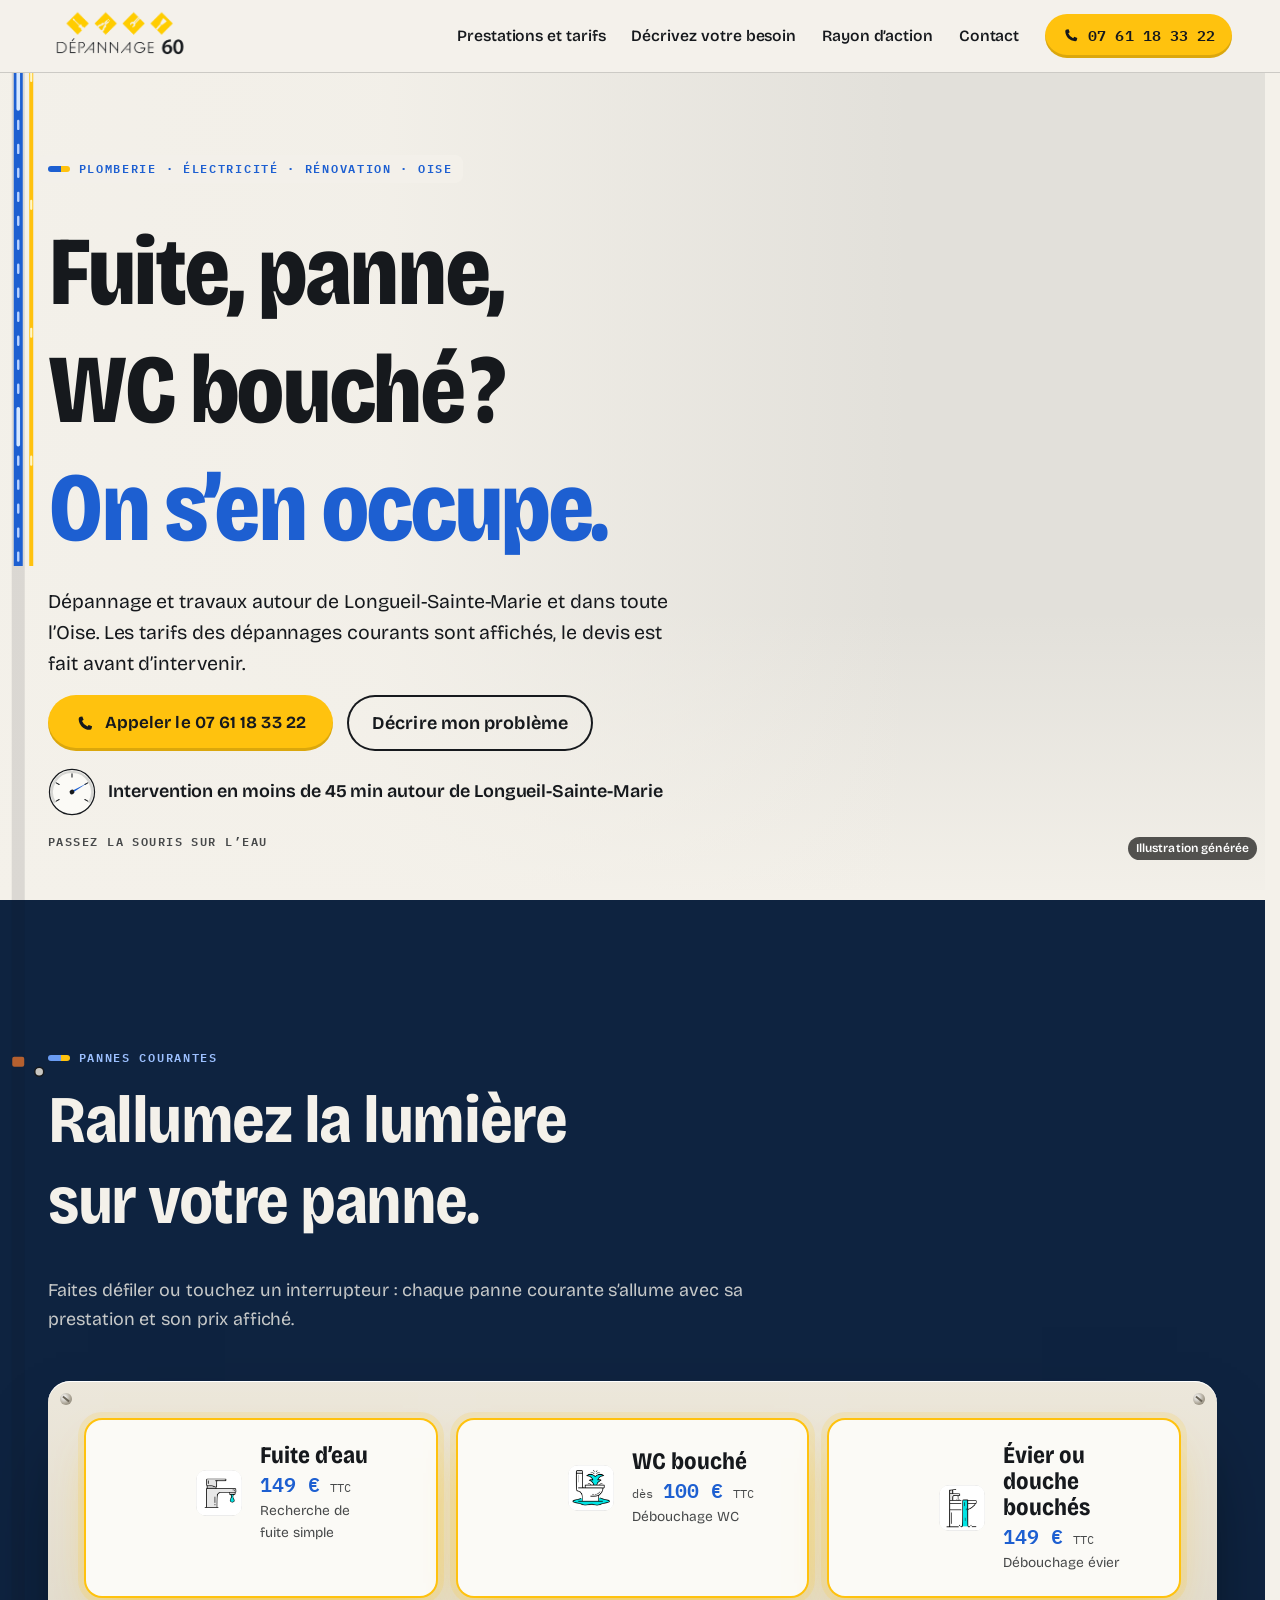
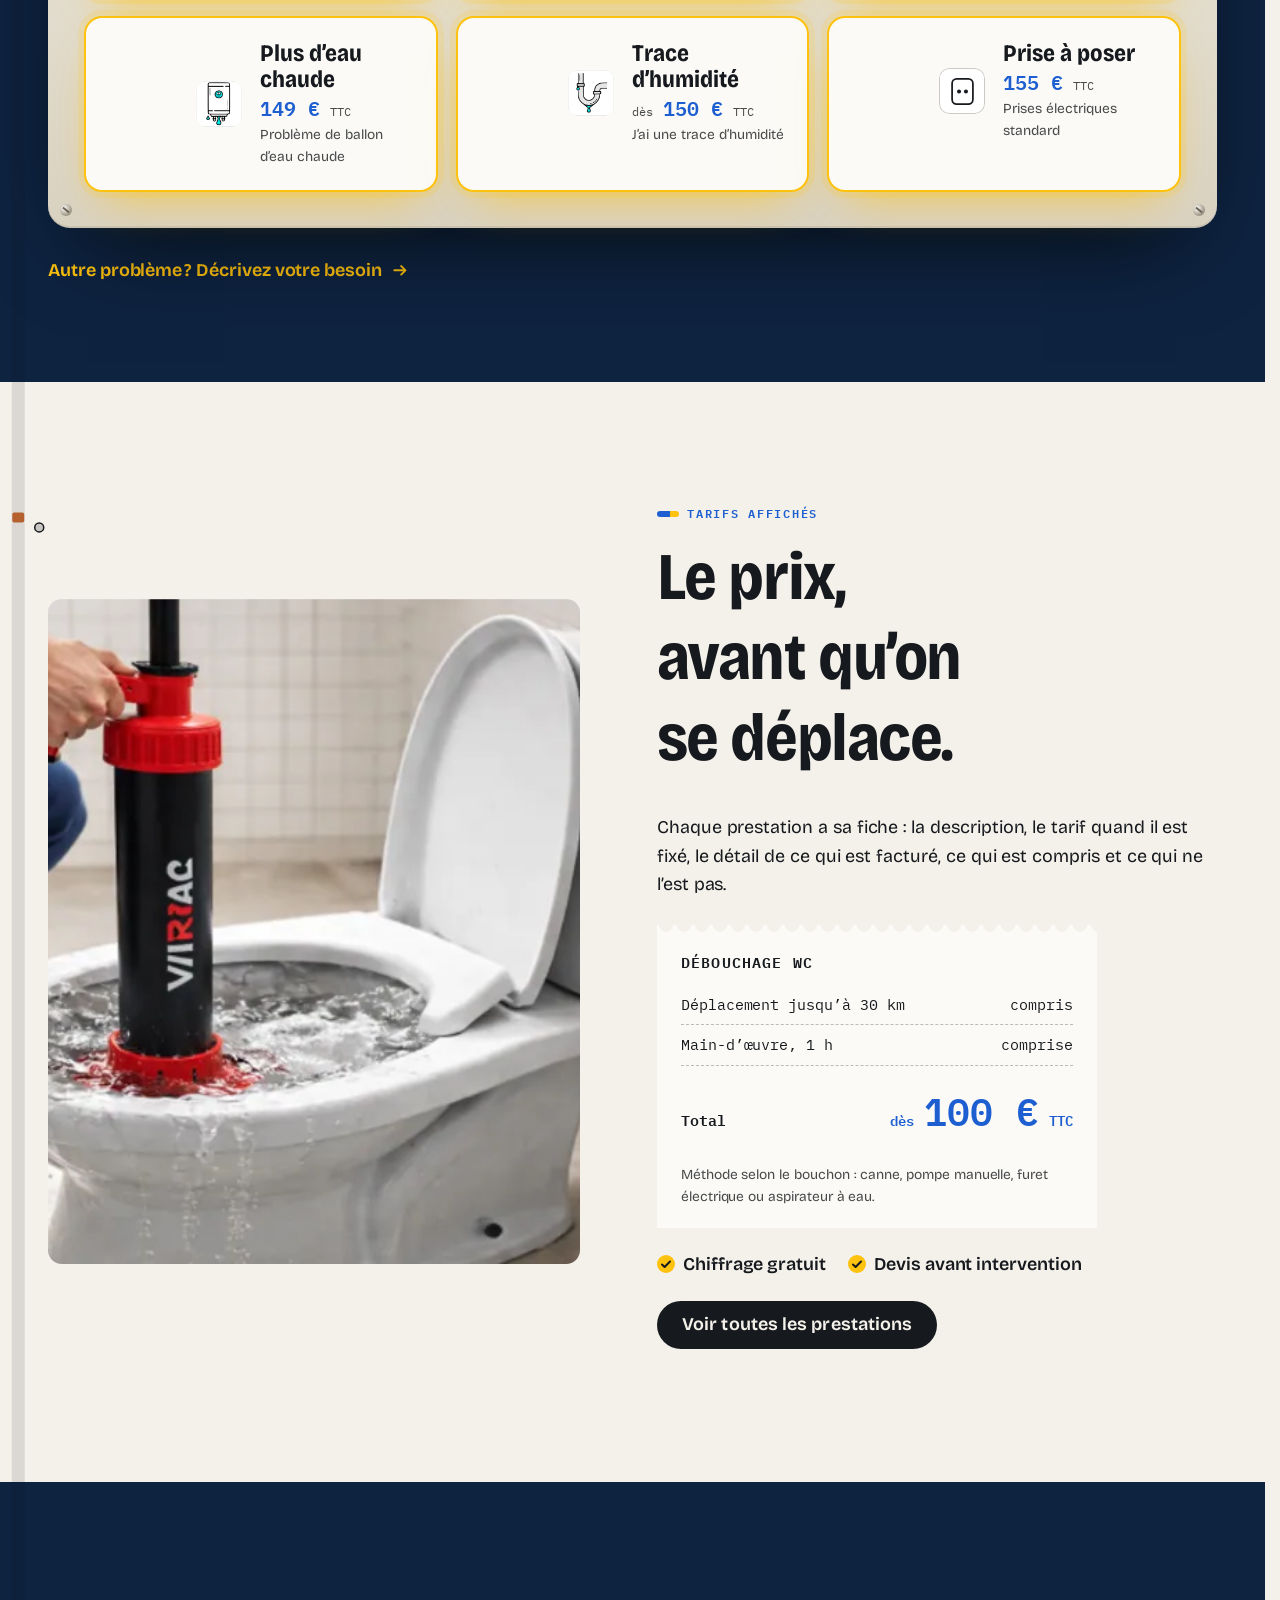
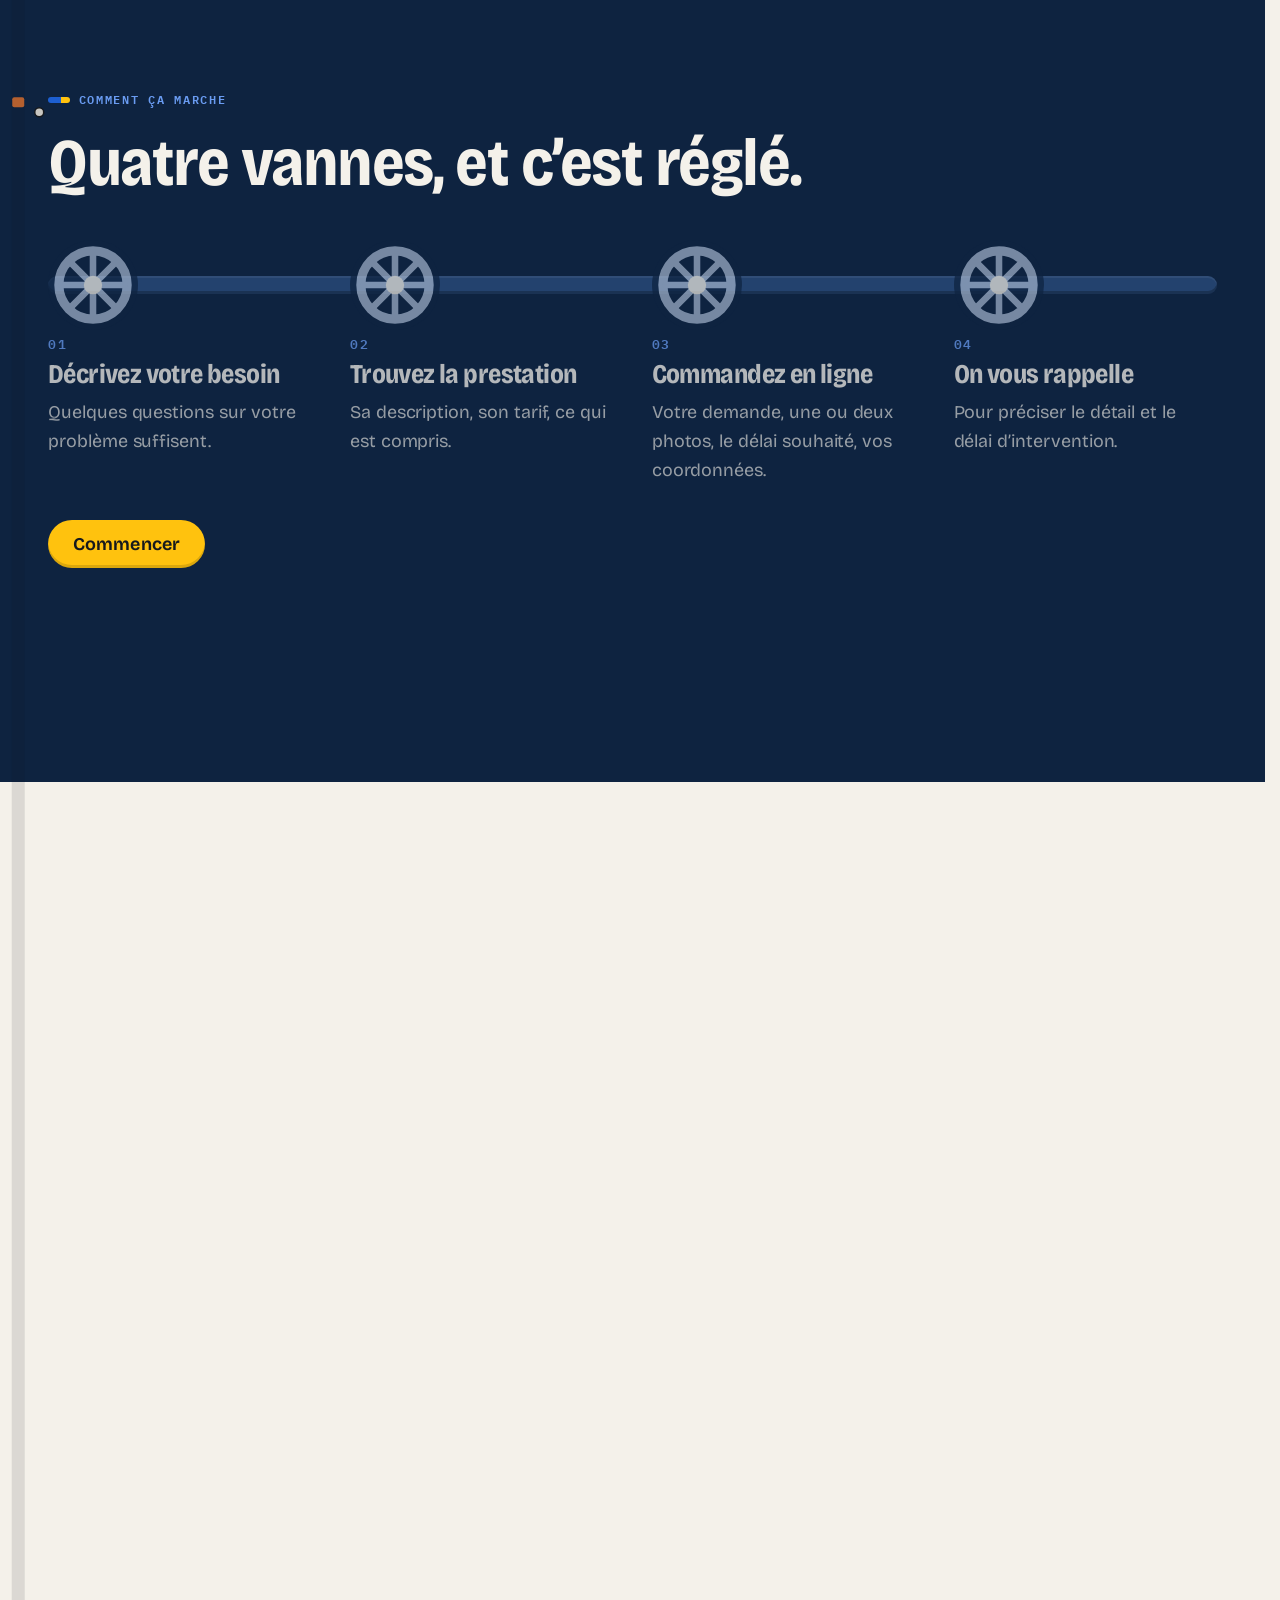
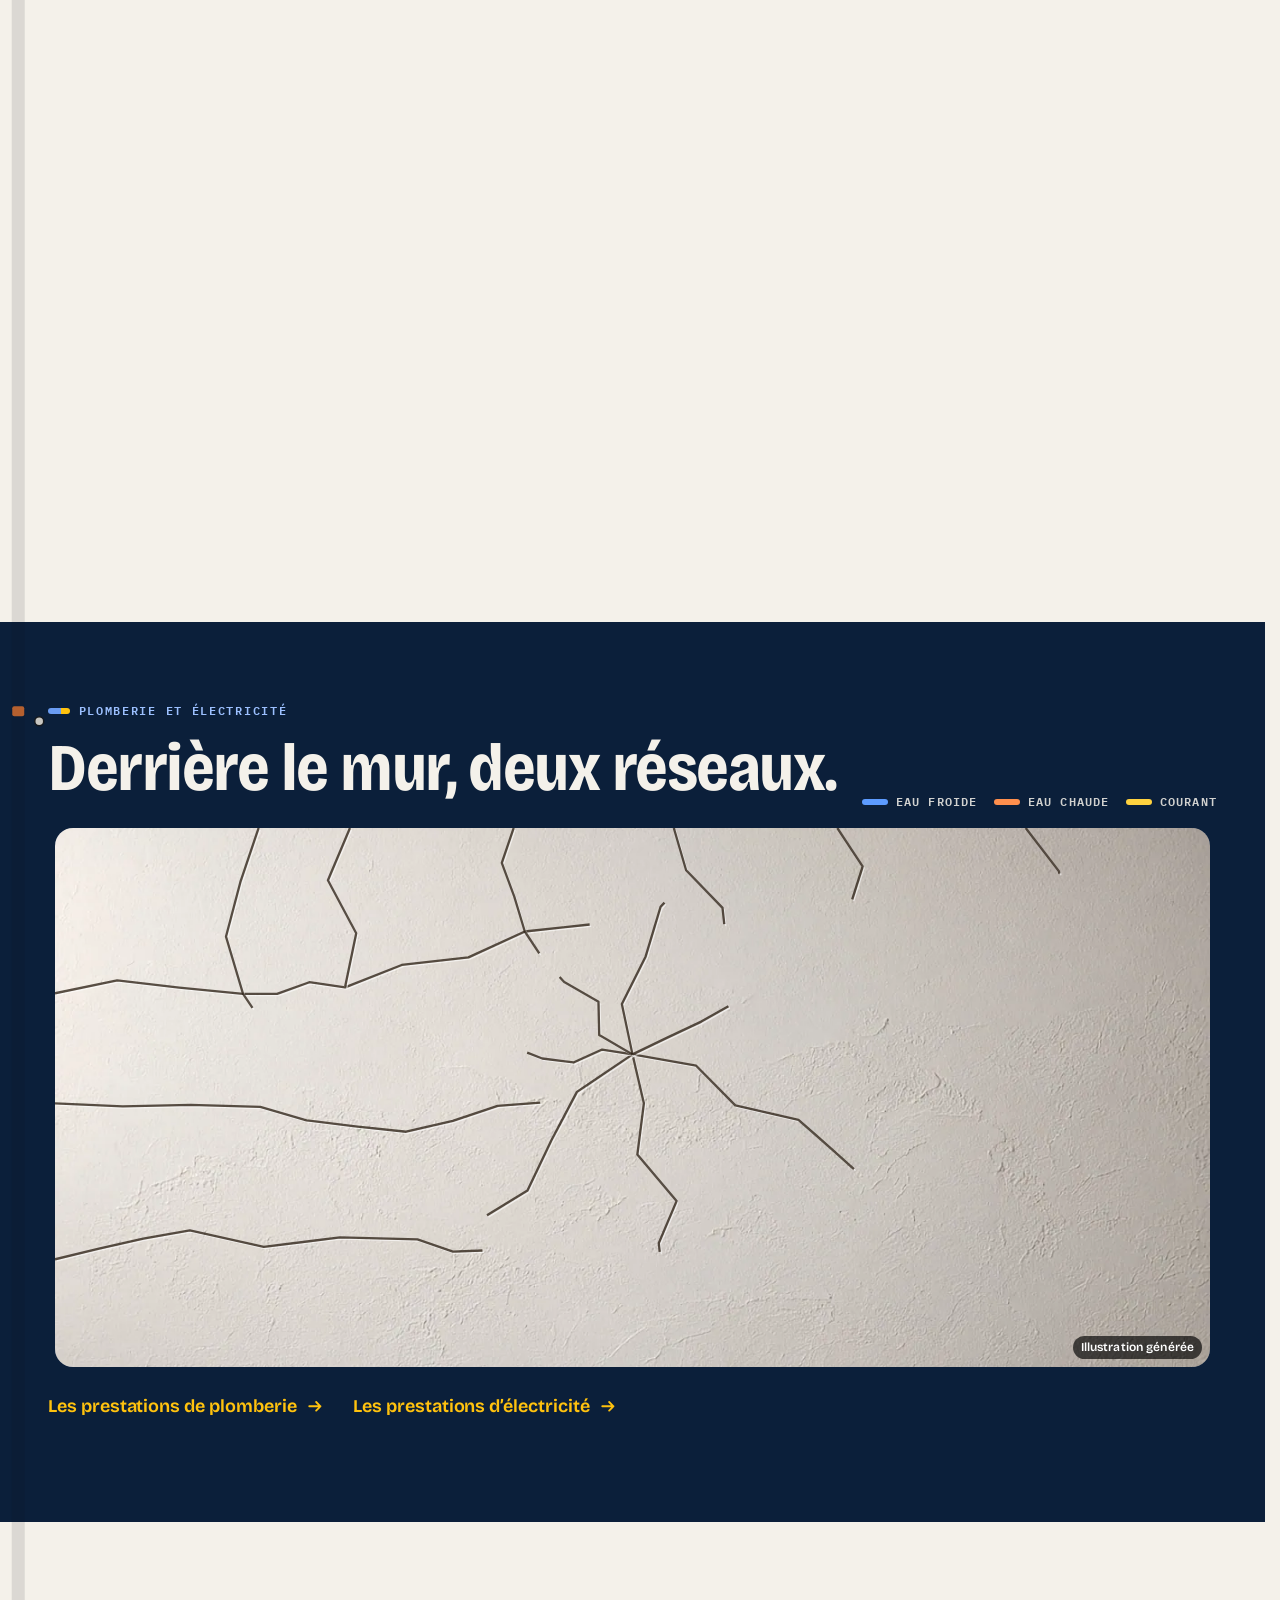
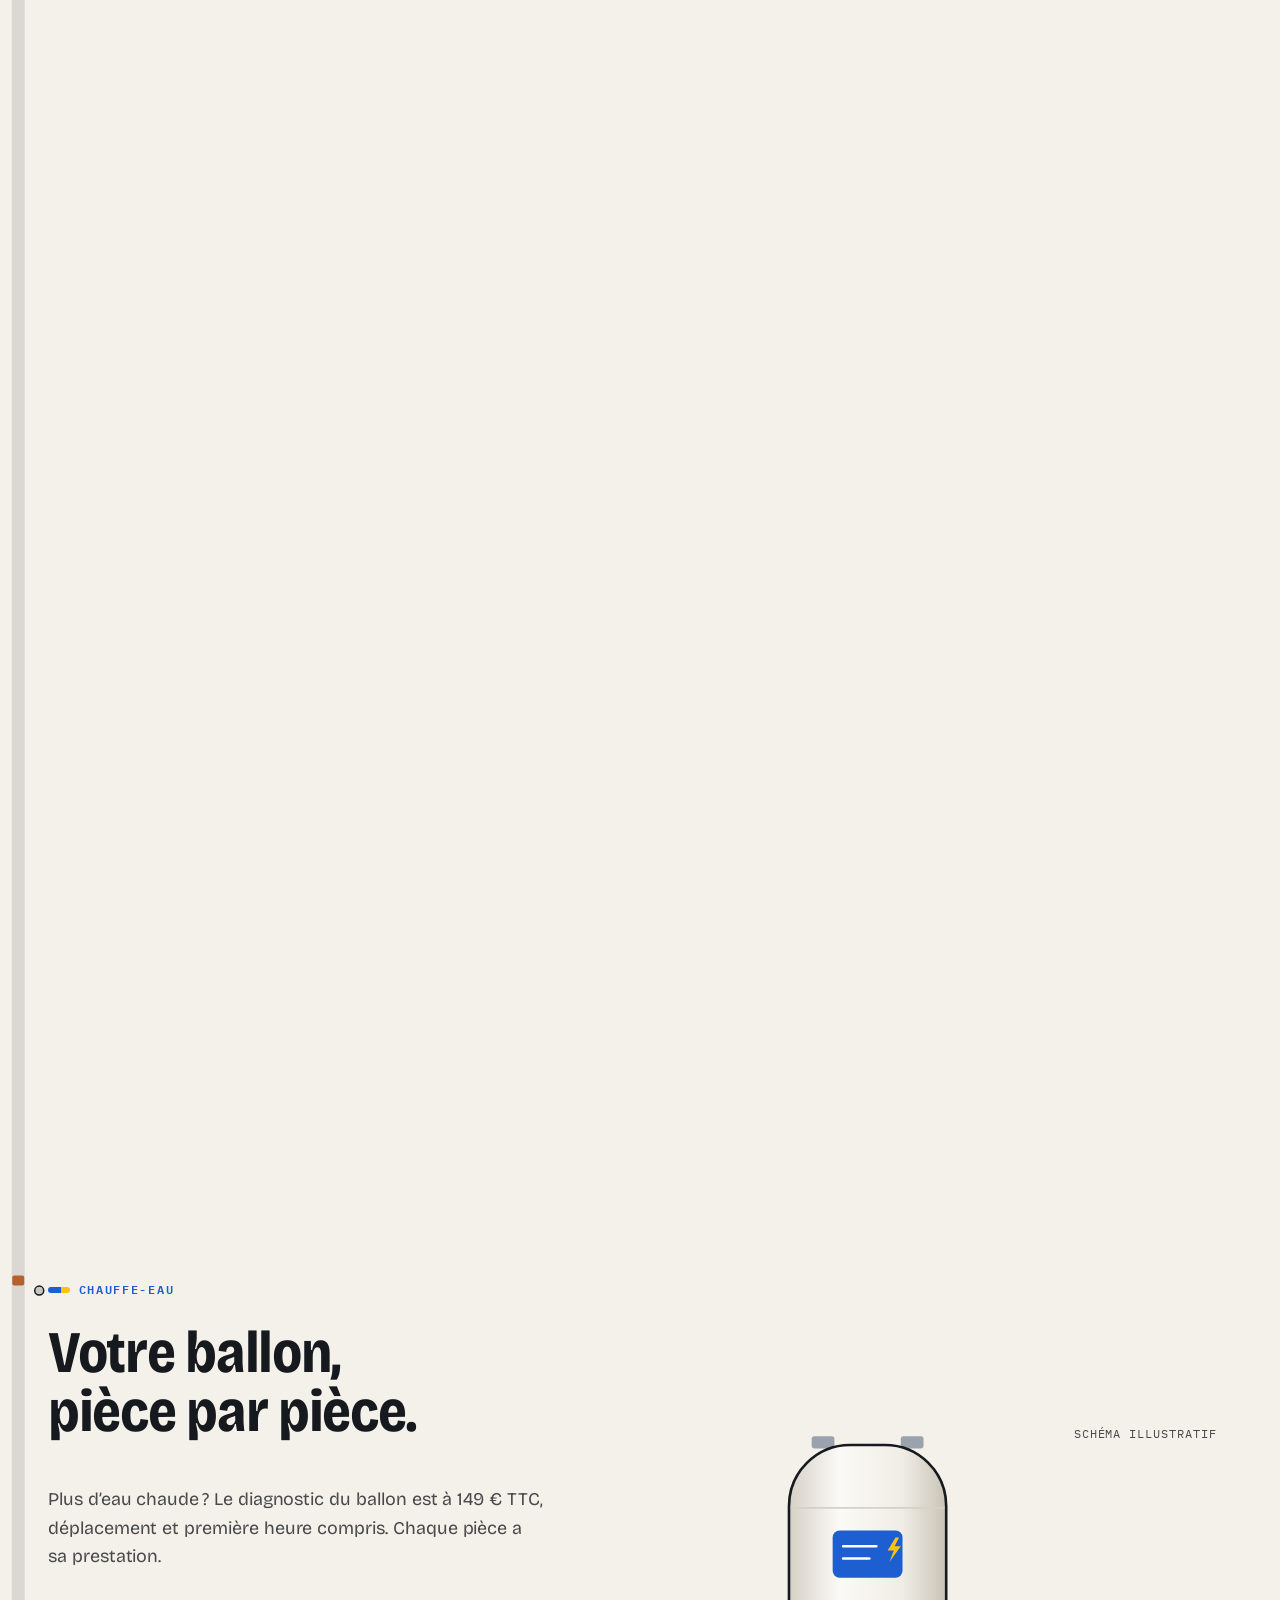
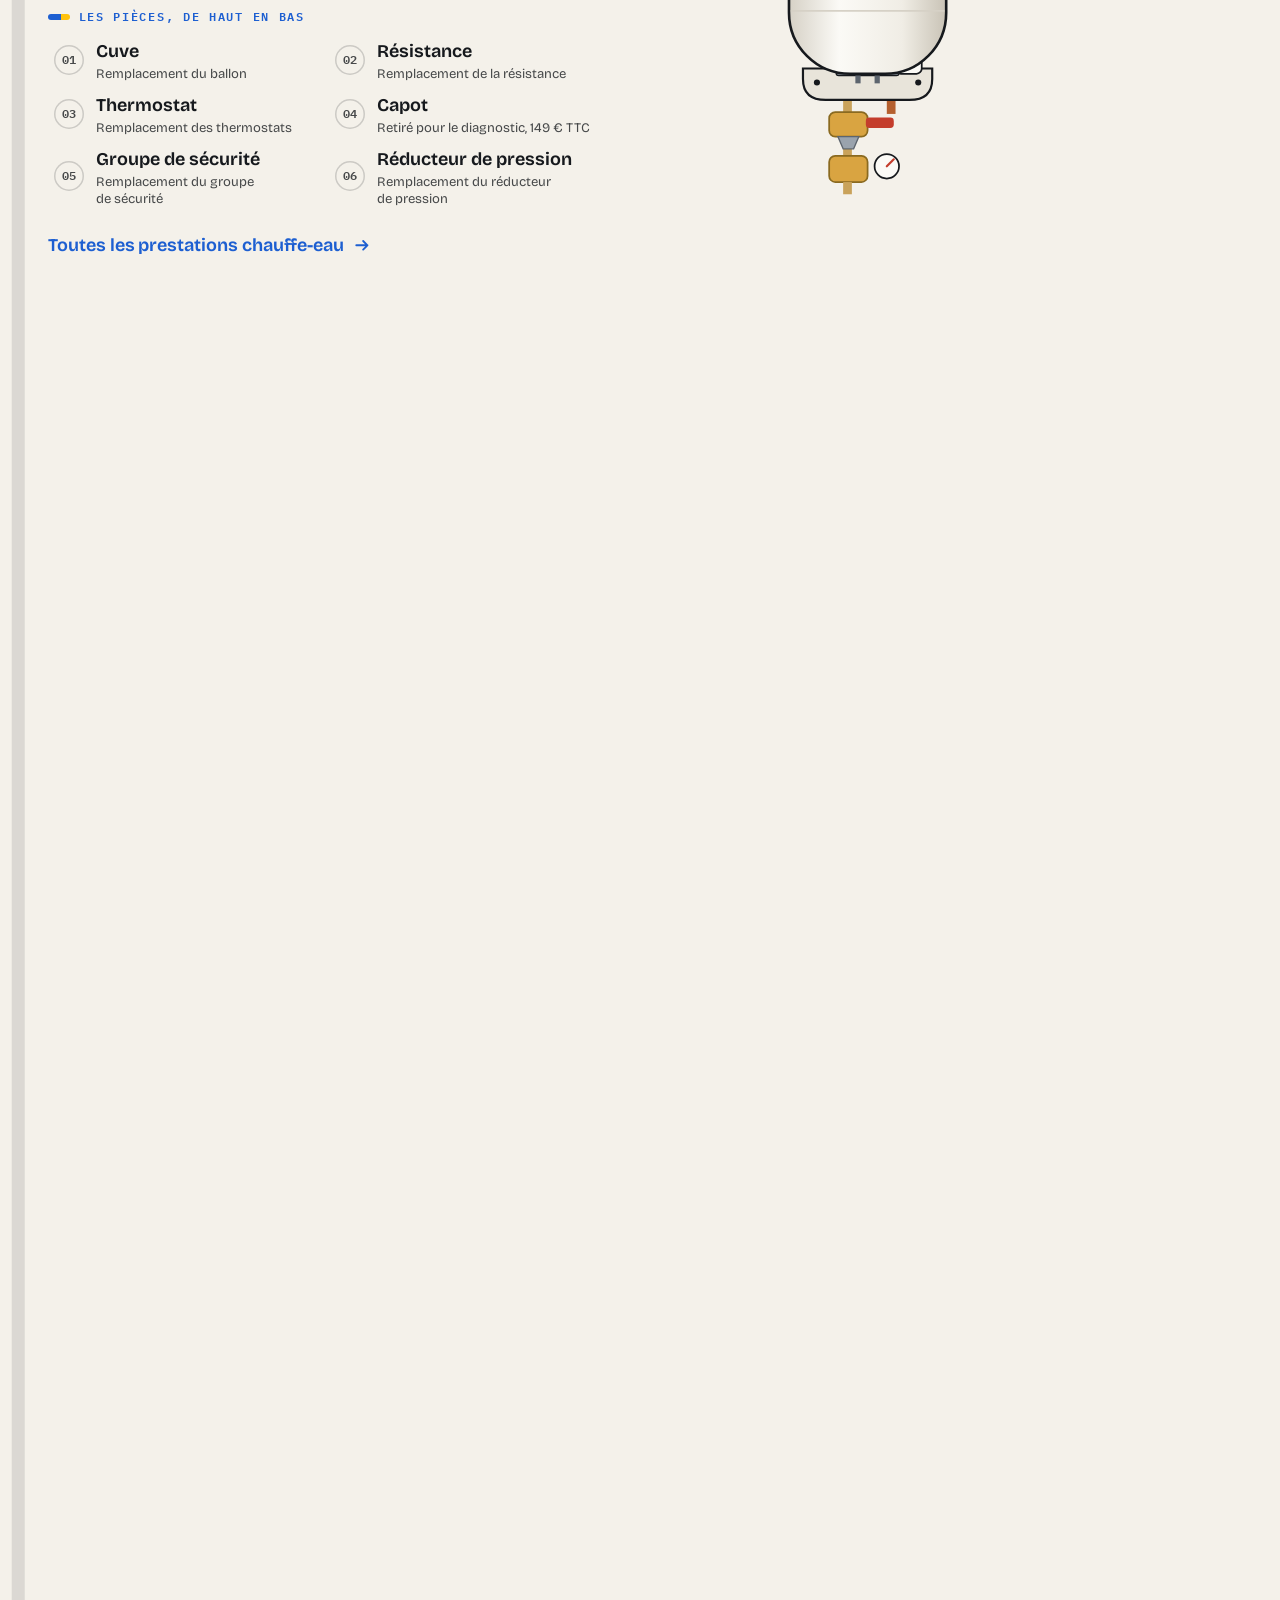
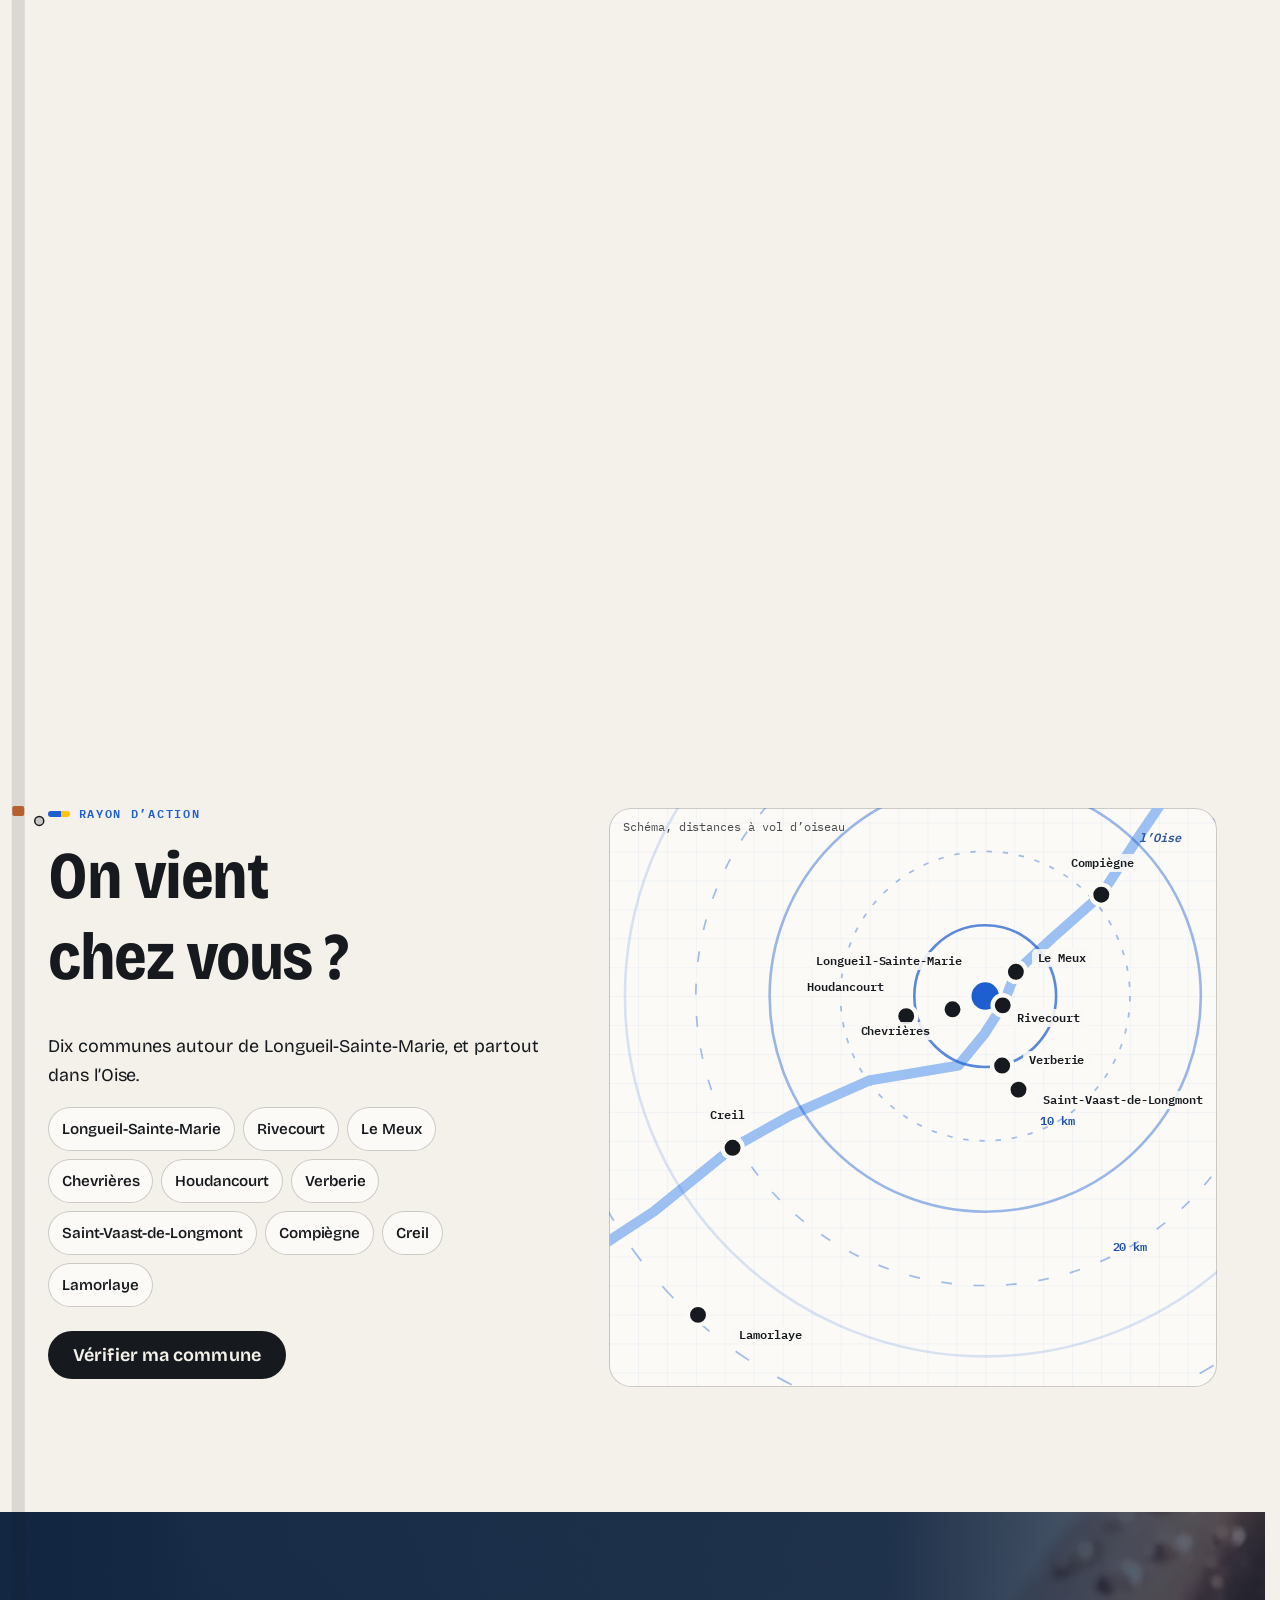
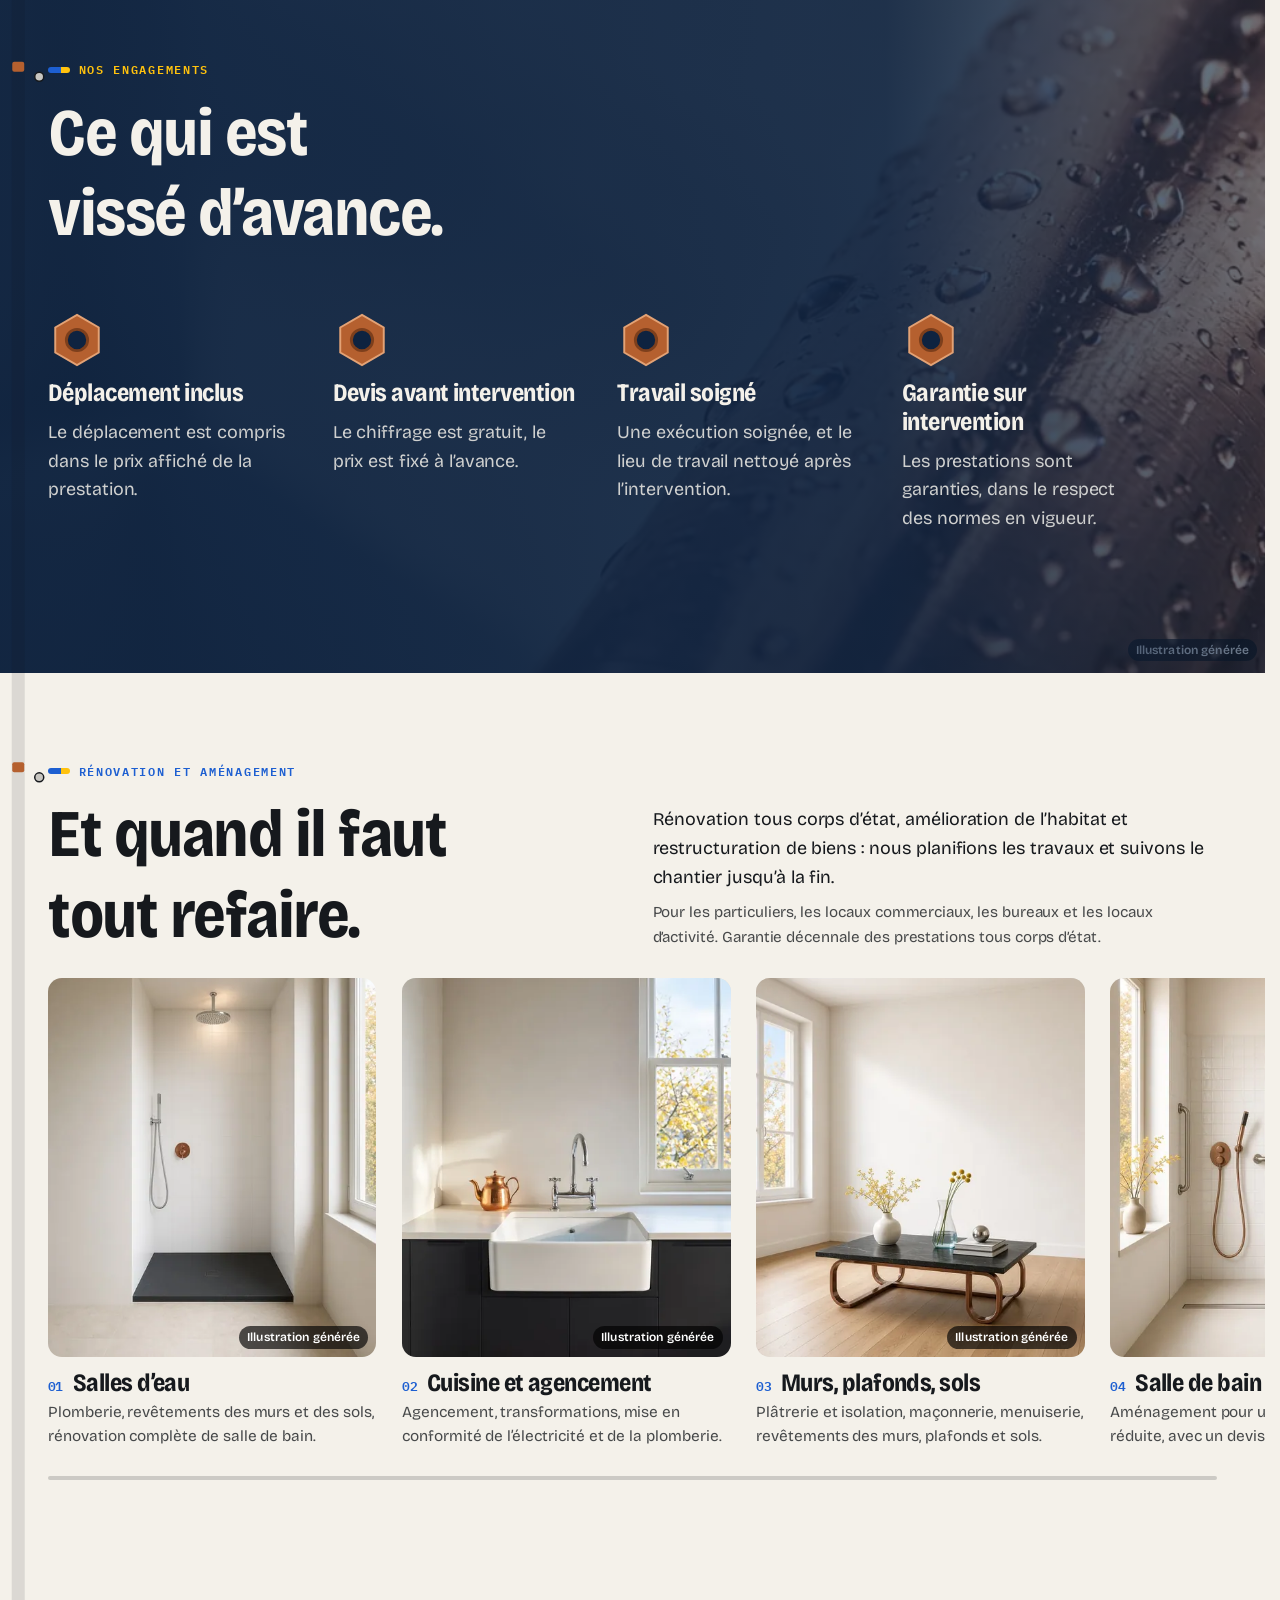
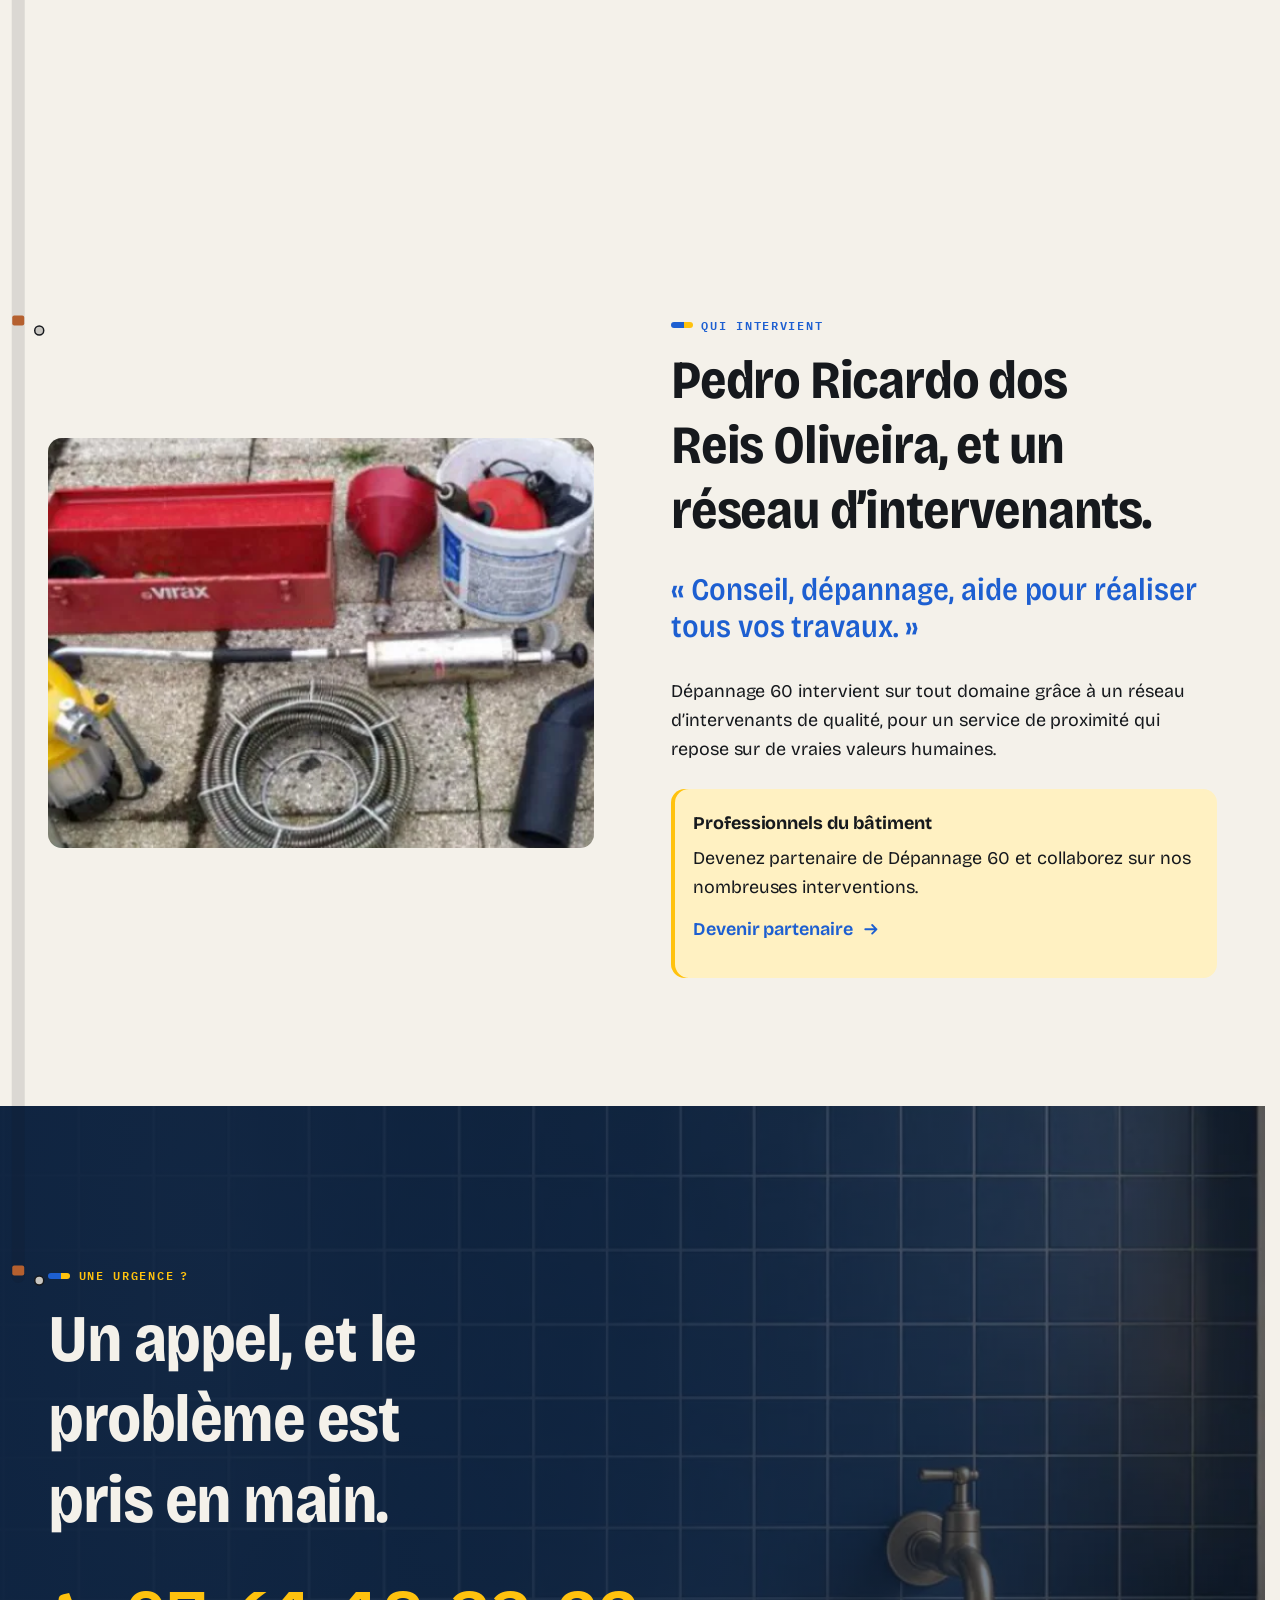
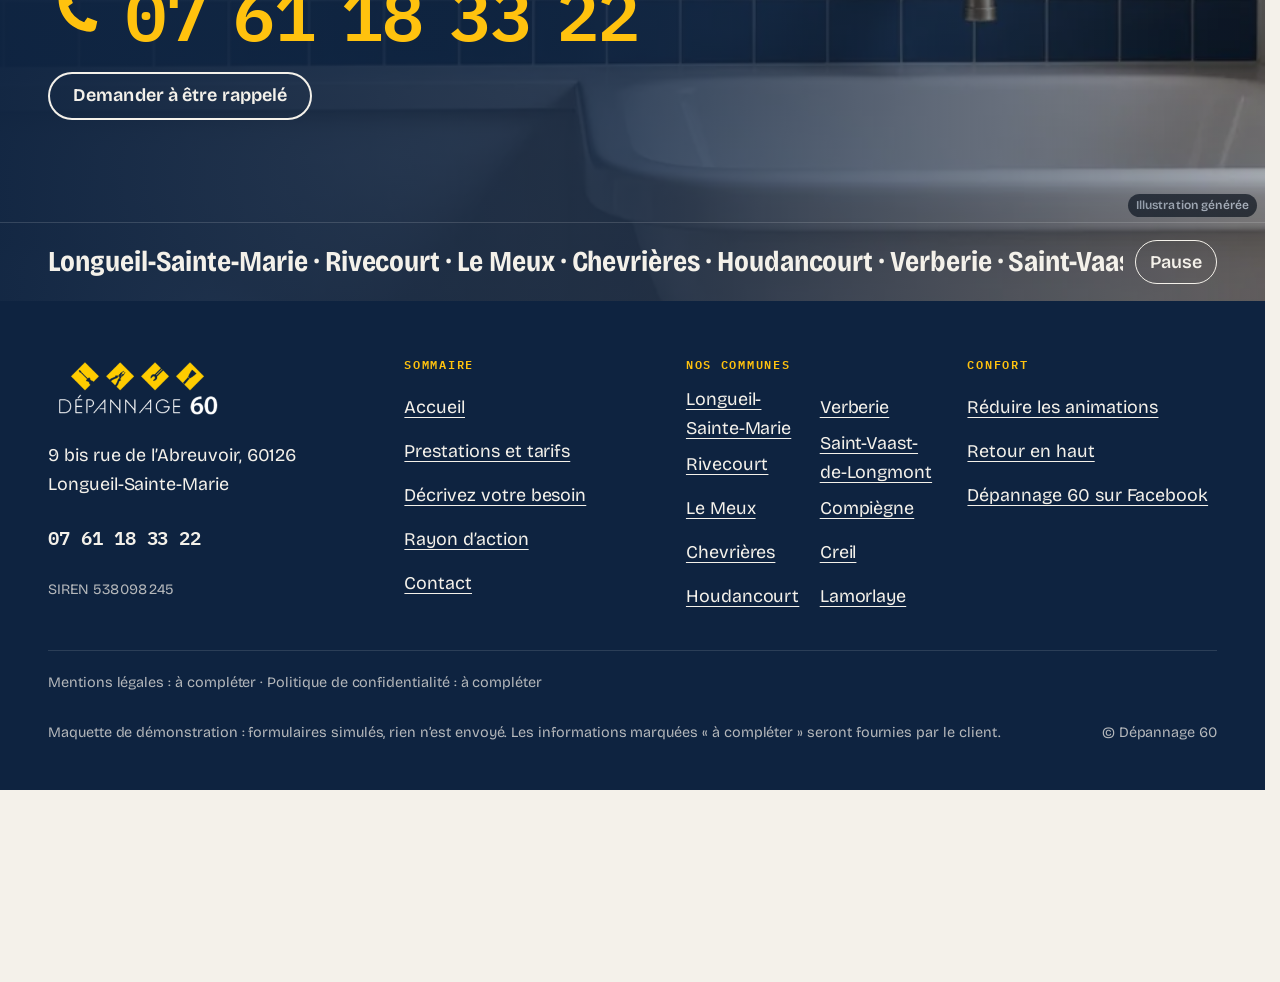
==== commit 04ebee3b: "Maquette v2" ====
--- a/index.html
+++ b/index.html
@@ -1,5 +1,5 @@
 <!doctype html>
-<html lang="fr" data-v="1" data-page="accueil" data-curseur>
+<html lang="fr" data-v="2" data-page="accueil" data-curseur>
 <head>
 <meta charset="utf-8">
 <meta name="viewport" content="width=device-width, initial-scale=1, viewport-fit=cover">
@@ -40,14 +40,14 @@
 setTimeout(function () { if (!d.classList.contains('demarre')) d.classList.add('secours'); }, 2000);
 })();</script>
 <link rel="preload" href="/assets/polices/bricolage.woff2" as="font" type="font/woff2" crossorigin>
-<link rel="stylesheet" href="/assets/css/socle.css?v=1">
-<link rel="stylesheet" href="/assets/css/site.css?v=1">
-<link rel="modulepreload" href="/assets/js/site.js?v=1">
-<link rel="modulepreload" href="/assets/js/socle/index.js?v=1">
+<link rel="stylesheet" href="/assets/css/socle.css?v=2">
+<link rel="stylesheet" href="/assets/css/site.css?v=2">
+<link rel="modulepreload" href="/assets/js/site.js?v=2">
+<link rel="modulepreload" href="/assets/js/socle/index.js?v=2">
 <script src="/assets/vendor/gsap.min.js" defer></script>
 <script src="/assets/vendor/ScrollTrigger.min.js" defer></script>
 <script src="/assets/vendor/SplitText.min.js" defer></script>
-<script type="module" src="/assets/js/site.js?v=1"></script>
+<script type="module" src="/assets/js/site.js?v=2"></script>
 <meta name="theme-color" content="#f4f1ea">
 <link rel="icon" href="/assets/images/favicon-32.png" type="image/png" sizes="32x32">
 <link rel="apple-touch-icon" href="/assets/images/apple-touch-icon.png">
@@ -75,7 +75,7 @@
   </svg>
   <div class="ouv-scene">
     <img class="ouv-losanges" src="/assets/images/losanges.png" alt="" width="472" height="112">
-    <p class="ouv-nom"><span class="ouv-mot">DÉPANNAGE<span class="ouv-eau">DÉPANNAGE</span></span><span class="ouv-60">60<span class="ouv-60-lum">60</span></span></p>
+    <p class="ouv-nom"><span class="ouv-mot">DÉPANNAGE<span class="ouv-eau">DÉPANNAGE</span></span><span class="ouv-60">60<span class="ouv-60-lum">60</span><svg class="ouv-arc" viewBox="0 0 100 60" preserveAspectRatio="none" aria-hidden="true" focusable="false"><path class="ouv-arc-halo" d="M0 30 H100"/><path class="ouv-arc-trait" d="M0 30 H100"/></svg></span></p>
     <div class="ouv-bas-ligne">
       <svg class="mano ouv-mano" viewBox="0 0 100 100" aria-hidden="true" focusable="false" style="--angle:60deg">
 <circle class="mano-fond" cx="50" cy="50" r="47"/>
@@ -143,9 +143,9 @@
 </section>
 <section class="diag" id="probleme" data-raccord>
   <div class="conteneur diag-tete">
-    <p class="surtitre" data-raccord-cible>Quel est votre problème ?</p>
-    <h2 data-anime="lignes">Basculez l’interrupteur de votre panne.</h2>
-    <p data-anime>Chaque problème courant a sa prestation et son prix affiché. Touchez-en un pour voir ce qui est compris.</p>
+    <p class="surtitre" data-raccord-cible>Pannes courantes</p>
+    <h2 data-anime="lignes">Rallumez la lumière sur votre panne.</h2>
+    <p data-anime>Faites défiler ou touchez un interrupteur : chaque panne courante s’allume avec sa prestation et son prix affiché.</p>
   </div>
   <div class="conteneur">
     <div class="tableau" data-effet="interrupteurs" data-visuel>
@@ -178,7 +178,7 @@
         <button type="button" class="inter-bouton" aria-expanded="false" aria-controls="inter-2">
           <span class="inter-plaque" aria-hidden="true"><span class="inter-bascule"></span><span class="inter-led"></span></span>
           <img class="inter-picto" src="/assets/images/pictos/evier-320.webp" alt="" width="320" height="320" loading="lazy">
-          <span class="inter-textes"><span class="inter-nom">Évier ou douche bouché</span>
+          <span class="inter-textes"><span class="inter-nom">Évier ou douche bouchés</span>
           <span class="inter-prix" data-prix><b><span class="prix-n" data-compte-prix="149">149</span> €</b> <small>TTC</small></span>
           <span class="inter-presta">Débouchage évier</span></span>
         </button>
@@ -223,6 +223,8 @@
           <p class="inter-liens"><a href="/prestations#prises-electriques-standard" data-libelle="Prestations et tarifs">Voir la fiche</a> · <a href="/contact?prestation=prises-electriques-standard" data-libelle="Contact">Demander cette prestation</a></p>
         </div>
       </li></ul>
+      <div class="noir" aria-hidden="true" data-audit-ignorer></div>
+      <p class="noir-indice" aria-hidden="true" data-audit-ignorer><span class="noir-indice-souris">La lampe suit votre souris</span><span class="noir-indice-doigt">Touchez le tableau pour l’éclairer</span></p>
     </div>
     <p class="diag-autre"><a href="/decrivez-votre-besoin" class="lien-fleche" data-libelle="Décrivez votre besoin">Autre problème ? Décrivez votre besoin <svg class="ico" viewBox="0 0 24 24" aria-hidden="true" focusable="false"><path d="M5 12h13m-5-5 5 5-5 5" fill="none" stroke="currentColor" stroke-width="2.2" stroke-linecap="round" stroke-linejoin="round"/></svg></a></p>
   </div>
@@ -238,7 +240,7 @@
     <h2 data-anime="lignes">Le prix, avant qu’on se déplace.</h2>
     <p data-anime>Chaque prestation a sa fiche : la description, le tarif quand il est fixé, le détail de ce qui est facturé, ce qui est compris et ce qui ne l’est pas.</p>
     <div class="ticket" data-effet="goutte-prix">
-      <span class="goutte" aria-hidden="true" data-goutte></span><span class="eclabousse" aria-hidden="true"></span>
+      <span class="goutte" aria-hidden="true" data-goutte data-audit-ignorer></span><span class="eclabousse" aria-hidden="true" data-audit-ignorer></span>
       <p class="ticket-titre">Débouchage WC</p>
       <ul class="ticket-lignes"><li><span>Déplacement jusqu’à 30 km</span><span>compris</span></li><li><span>Main-d’œuvre, 1 h</span><span>comprise</span></li></ul>
       <p class="ticket-total"><span>Total</span><span class="ticket-prix" data-prix><small>dès</small> <b><span class="prix-n" data-compte-prix="100">100</span> €</b> <small>TTC</small></span></p>
@@ -288,44 +290,64 @@
   <p class="mur-glisser" aria-hidden="true">Faites glisser le schéma →</p>
   <div class="mur-stage" tabindex="0" role="region" aria-label="Derrière le mur, deux réseaux.">
     <div class="mur-scene" data-effet="derriere-le-mur" data-visuel>
-      <svg class="mur-reseau" viewBox="0 0 1200 560" aria-hidden="true" focusable="false" data-fx="trace">
-<path class="res-froid" d="M0 440 H1200 M150 440 V300 M330 440 V300 M510 440 V300 M690 440 V300 M870 440 V300 M1050 440 V300" data-fx-trait/>
-<path class="res-chaud" d="M870 300 V470 H330 M352 470 V300 M532 470 V300 M712 470 V300" data-fx-trait/>
-<path class="res-courant" d="M110 120 H1200 M250 120 V196 M610 120 V196 M960 120 V196 M110 120 V170" data-fx-trait/>
-<rect class="res-tableau" x="60" y="150" width="100" height="120" rx="8"/>
-<rect class="res-disj" x="76" y="176" width="16" height="40" rx="3"/><rect class="res-disj" x="100" y="176" width="16" height="40" rx="3"/><rect class="res-disj" x="124" y="176" width="16" height="40" rx="3"/>
+      <svg class="mur-reseau" viewBox="0 0 1200 560" aria-hidden="true" focusable="false">
+<path class="res-froid res-lueur" d="M0 440 H1200 M150 440 V300 M330 440 V300 M510 440 V300 M690 440 V300 M870 440 V300 M1050 440 V300"/>
+<path class="res-chaud res-lueur" d="M870 300 V470 H330 M352 470 V300 M532 470 V300 M712 470 V300"/>
+<path class="res-courant res-lueur" d="M55 150 V120 H1200 M250 120 V196 M610 120 V196 M960 120 V196"/>
+<path class="res-froid" d="M0 440 H1200"/>
+<path class="res-froid res-colonne" data-colonne="0" d="M150 440 V300"/><path class="res-froid res-colonne" data-colonne="1" d="M330 440 V300"/><path class="res-froid res-colonne" data-colonne="2" d="M510 440 V300"/><path class="res-froid res-colonne" data-colonne="3" d="M690 440 V300"/><path class="res-froid res-colonne" data-colonne="4" d="M870 440 V300"/><path class="res-froid res-colonne" data-colonne="5" d="M1050 440 V300"/>
+<path class="res-chaud" d="M870 300 V470 H330 M352 470 V300 M532 470 V300 M712 470 V300"/>
+<path class="res-courant" d="M55 150 V120 H1200 M250 120 V196 M610 120 V196 M960 120 V196"/>
+<rect class="res-tableau" x="18" y="150" width="74" height="120" rx="8"/>
+<rect class="res-disj" x="29" y="176" width="13" height="40" rx="3"/><rect class="res-disj" x="48" y="176" width="13" height="40" rx="3"/><rect class="res-disj" x="67" y="176" width="13" height="40" rx="3"/>
 <rect class="res-prise" x="228" y="196" width="44" height="44" rx="8"/><circle class="res-trou" cx="243" cy="218" r="3"/><circle class="res-trou" cx="257" cy="218" r="3"/><rect class="res-prise" x="588" y="196" width="44" height="44" rx="8"/><circle class="res-trou" cx="603" cy="218" r="3"/><circle class="res-trou" cx="617" cy="218" r="3"/><rect class="res-prise" x="938" y="196" width="44" height="44" rx="8"/><circle class="res-trou" cx="953" cy="218" r="3"/><circle class="res-trou" cx="967" cy="218" r="3"/>
 </svg>
-      <span class="mur-appareil" data-repere style="left:12.50%;top:46.43%"><img src="/assets/images/pictos/wc-bouche-320.webp" alt="" width="320" height="320" loading="lazy"><span>WC</span></span><span class="mur-appareil" data-repere style="left:27.50%;top:46.43%"><img src="/assets/images/pictos/lavabo-320.webp" alt="" width="320" height="320" loading="lazy"><span>Lavabo</span></span><span class="mur-appareil" data-repere style="left:42.50%;top:46.43%"><img src="/assets/images/pictos/douche-320.webp" alt="" width="320" height="320" loading="lazy"><span>Douche</span></span><span class="mur-appareil" data-repere style="left:57.50%;top:46.43%"><img src="/assets/images/pictos/evier-320.webp" alt="" width="320" height="320" loading="lazy"><span>Évier</span></span><span class="mur-appareil" data-repere style="left:72.50%;top:46.43%"><img src="/assets/images/pictos/chauffe-eau-320.webp" alt="" width="320" height="320" loading="lazy"><span>Chauffe-eau</span></span><span class="mur-appareil" data-repere style="left:87.50%;top:46.43%"><img src="/assets/images/pictos/lave-vaisselle-320.webp" alt="" width="320" height="320" loading="lazy"><span>Électroménager</span></span>
-      <span class="mur-etiquette" data-repere style="left:20.83%;top:48.21%">Prises</span><span class="mur-etiquette" data-repere style="left:50.83%;top:48.21%">Points lumineux</span><span class="mur-etiquette" data-repere style="left:80.00%;top:48.21%">Mise aux normes</span>
-      <span class="mur-etiquette mur-etiquette--tableau" data-repere style="left:9.17%;top:53.57%">Tableau</span>
-      <div class="mur-enduit" aria-hidden="true"><figure class="media mur-enduit-img" data-grok style="--cadrage:50% 50%">
-  <picture>
-    <img src="/assets/images/grok/accueil-mur-1280.webp" srcset="/assets/images/grok/accueil-mur-640.webp 640w, /assets/images/grok/accueil-mur-1280.webp 1280w" sizes="100vw" alt="" width="1280" height="720" loading="lazy" decoding="async">
-  </picture><figcaption class="mention-ia">Illustration générée</figcaption>
-</figure><span class="mur-bord"></span></div>
-    </div>
-  </div>
-</section>
-<section class="metiers conteneur" id="metiers" data-raccord>
-  <article class="metier metier--eau">
-    <figure class="media metier-media" data-grok data-fx="parallaxe" style="--cadrage:58% 50%">
-  <picture>
-    <img src="/assets/images/grok/accueil-plomberie-784.webp" srcset="/assets/images/grok/accueil-plomberie-480.webp 480w, /assets/images/grok/accueil-plomberie-640.webp 640w, /assets/images/grok/accueil-plomberie-784.webp 784w" sizes="(max-width: 760px) 92vw, 28vw" alt="Tuyaux de cuivre neufs et vanne d’arrêt en laiton fixés au mur" width="784" height="1175" loading="lazy" decoding="async">
-  </picture><figcaption class="mention-ia">Illustration générée</figcaption>
-</figure>
-    <div><h3 data-raccord-cible>Plomberie</h3><p>WC, évier, lavabo, baignoire, douche, chauffe-eau, recherche de fuite, canalisations, raccordement d’électroménager.</p>
-    <p><a href="/prestations?reseau=plomberie#catalogue" class="lien-fleche" data-libelle="Prestations et tarifs">Les prestations de plomberie <svg class="ico" viewBox="0 0 24 24" aria-hidden="true" focusable="false"><path d="M5 12h13m-5-5 5 5-5 5" fill="none" stroke="currentColor" stroke-width="2.2" stroke-linecap="round" stroke-linejoin="round"/></svg></a></p></div>
-  </article>
-  <article class="metier metier--courant">
-    <figure class="media metier-media" data-grok data-fx="parallaxe" style="--cadrage:50% 45%">
-  <picture>
-    <img src="/assets/images/grok/accueil-electricite-784.webp" srcset="/assets/images/grok/accueil-electricite-480.webp 480w, /assets/images/grok/accueil-electricite-640.webp 640w, /assets/images/grok/accueil-electricite-784.webp 784w" sizes="(max-width: 760px) 92vw, 28vw" alt="Tableau électrique ouvert, disjoncteurs alignés, main gantée au tournevis" width="784" height="1175" loading="lazy" decoding="async">
-  </picture><figcaption class="mention-ia">Illustration générée</figcaption>
-</figure>
-    <div><h3>Électricité</h3><p>Pannes, courts-circuits, tableau électrique, disjoncteurs, prises, points lumineux et mise aux normes.</p>
-    <p><a href="/prestations?reseau=electricite#catalogue" class="lien-fleche" data-libelle="Prestations et tarifs">Les prestations d’électricité <svg class="ico" viewBox="0 0 24 24" aria-hidden="true" focusable="false"><path d="M5 12h13m-5-5 5 5-5 5" fill="none" stroke="currentColor" stroke-width="2.2" stroke-linecap="round" stroke-linejoin="round"/></svg></a></p></div>
-  </article>
+      <a class="mur-appareil" data-repere data-riser="0" href="/prestations#debouchage-wc" data-libelle="Prestations et tarifs" style="left:12.50%;top:46.79%"><img src="/assets/images/pictos/wc-bouche-320.webp" alt="" width="320" height="320" loading="lazy"><span class="mur-nom">WC</span><span class="mur-tarif"><span class="mur-quoi">Débouchage</span><span class="mur-prix" data-prix><small>dès</small> <b><span class="prix-n" data-compte-prix="100">100</span> €</b> <small>TTC</small></span></span></a><a class="mur-appareil" data-repere data-riser="1" href="/prestations#debouchage-lavabo" data-libelle="Prestations et tarifs" style="left:27.50%;top:46.79%"><img src="/assets/images/pictos/lavabo-320.webp" alt="" width="320" height="320" loading="lazy"><span class="mur-nom">Lavabo</span><span class="mur-tarif"><span class="mur-quoi">Débouchage</span><span class="mur-prix" data-prix><b><span class="prix-n" data-compte-prix="149">149</span> €</b> <small>TTC</small></span></span></a><a class="mur-appareil" data-repere data-riser="2" href="/prestations#debouchage-douche" data-libelle="Prestations et tarifs" style="left:42.50%;top:46.79%"><img src="/assets/images/pictos/douche-320.webp" alt="" width="320" height="320" loading="lazy"><span class="mur-nom">Douche</span><span class="mur-tarif"><span class="mur-quoi">Débouchage</span><span class="mur-prix" data-prix><b><span class="prix-n" data-compte-prix="149">149</span> €</b> <small>TTC</small></span></span></a><a class="mur-appareil" data-repere data-riser="3" href="/prestations#debouchage-evier" data-libelle="Prestations et tarifs" style="left:57.50%;top:46.79%"><img src="/assets/images/pictos/evier-320.webp" alt="" width="320" height="320" loading="lazy"><span class="mur-nom">Évier</span><span class="mur-tarif"><span class="mur-quoi">Débouchage</span><span class="mur-prix" data-prix><b><span class="prix-n" data-compte-prix="149">149</span> €</b> <small>TTC</small></span></span></a><a class="mur-appareil" data-repere data-riser="4" href="/prestations#probleme-de-ballon-d-eau-chaude" data-libelle="Prestations et tarifs" style="left:72.50%;top:46.79%"><img src="/assets/images/pictos/chauffe-eau-320.webp" alt="" width="320" height="320" loading="lazy"><span class="mur-nom">Chauffe-eau</span><span class="mur-tarif"><span class="mur-quoi">Diagnostic</span><span class="mur-prix" data-prix><b><span class="prix-n" data-compte-prix="149">149</span> €</b> <small>TTC</small></span></span></a><a class="mur-appareil" data-repere data-riser="5" href="/prestations#robinet-de-machine-a-laver-a-remplacer" data-libelle="Prestations et tarifs" style="left:87.50%;top:46.79%"><img src="/assets/images/pictos/lave-vaisselle-320.webp" alt="" width="320" height="320" loading="lazy"><span class="mur-nom">Électroménager</span><span class="mur-tarif"><span class="mur-quoi">Robinet</span><span class="mur-prix" data-prix><b><span class="prix-n" data-compte-prix="169">169</span> €</b> <small>TTC</small></span></span></a>
+      <a class="mur-etiquette" data-repere href="/prestations#prises-electriques-standard" data-libelle="Prestations et tarifs" style="left:20.83%;top:1.07%"><span class="mur-nom">Prises</span><span class="mur-tarif"><span class="mur-quoi">Pose</span><span class="mur-prix" data-prix><b><span class="prix-n" data-compte-prix="155">155</span> €</b> <small>TTC</small></span></span></a><a class="mur-etiquette" data-repere href="/prestations?reseau=electricite#catalogue" data-libelle="Prestations et tarifs" style="left:50.83%;top:1.07%"><span class="mur-nom">Points lumineux</span><span class="mur-tarif"><span class="mur-prix mur-prix--demande" data-prix>Prix sur demande</span></span></a><a class="mur-etiquette" data-repere href="/prestations?reseau=electricite#catalogue" data-libelle="Prestations et tarifs" style="left:80.00%;top:1.07%"><span class="mur-nom">Mise aux normes</span><span class="mur-tarif"><span class="mur-prix mur-prix--demande" data-prix>Prix sur demande</span></span></a>
+      <a class="mur-etiquette mur-etiquette--tableau" data-repere href="/prestations?reseau=electricite#catalogue" data-libelle="Prestations et tarifs" style="left:1.17%;top:50.71%"><span class="mur-nom">Tableau</span><span class="mur-prix mur-prix--demande" data-prix>Prix sur demande</span></a>
+      <div class="mur-enduit" aria-hidden="true" data-audit-ignorer>
+        <figure class="media mur-enduit-img" data-grok style="--cadrage:50% 50%">
+  <picture>
+    <img src="/assets/images/grok/accueil-mur-1280.webp" srcset="/assets/images/grok/accueil-mur-640.webp 640w, /assets/images/grok/accueil-mur-1280.webp 1280w" sizes="(max-width: 760px) 760px, 100vw" alt="" width="1280" height="720" loading="lazy" decoding="async">
+  </picture><figcaption class="mention-ia">Illustration générée</figcaption>
+</figure>
+        <div class="mur-eclats"><span class="eclat" style="left:0%;top:0%;width:17.63%;height:30.79%;clip-path:polygon(0% 0%, 100% 0%, 92.37% 100%, 0% 99.6%);transform-origin:48.09% 49.9%"></span><span class="eclat" style="left:16.28%;top:0%;width:9.25%;height:30.79%;clip-path:polygon(14.54% 0%, 100% 0%, 95.39% 96.02%, 0% 100%);transform-origin:52.48% 49%"></span><span class="eclat" style="left:25.11%;top:0%;width:15.57%;height:29.56%;clip-path:polygon(2.74% 0%, 93.79% 0%, 100% 64.96%, 0% 100%);transform-origin:49.13% 41.24%"></span><span class="eclat" style="left:39.71%;top:0%;width:18.5%;height:23.18%;clip-path:polygon(0% 0%, 74.94% 0%, 100% 100%, 5.23% 82.84%);transform-origin:45.04% 45.71%"></span><span class="eclat" style="left:53.58%;top:0%;width:16.31%;height:23.18%;clip-path:polygon(0% 0%, 86.83% 0%, 100% 97.01%, 28.43% 100%);transform-origin:53.82% 49.25%"></span><span class="eclat" style="left:67.74%;top:0%;width:19.81%;height:25.72%;clip-path:polygon(0% 0%, 82.31% 0%, 100% 100%, 10.84% 87.44%);transform-origin:48.29% 46.86%"></span><span class="eclat" style="left:84.04%;top:0%;width:15.96%;height:25.72%;clip-path:polygon(0% 0%, 100% 0%, 100% 83.06%, 21.96% 100%);transform-origin:55.49% 45.77%"></span><span class="eclat" style="left:0%;top:30.67%;width:17.77%;height:21.07%;clip-path:polygon(0% 0%, 91.62% 0.58%, 100% 100%, 0% 96.91%);transform-origin:47.91% 49.37%"></span><span class="eclat" style="left:16.28%;top:29.56%;width:14.11%;height:26.79%;clip-path:polygon(0% 4.58%, 62.54% 0%, 100% 100%, 10.55% 82.78%);transform-origin:43.27% 46.84%"></span><span class="eclat" style="left:25.11%;top:19.2%;width:17.67%;height:37.15%;clip-path:polygon(0% 27.89%, 88.13% 0%, 100% 85.13%, 29.93% 100%);transform-origin:54.51% 53.25%"></span><span class="eclat" style="left:40.68%;top:19.2%;width:18.42%;height:32.6%;clip-path:polygon(0% 0%, 95.17% 12.2%, 100% 100%, 11.38% 96.99%);transform-origin:51.64% 52.3%"></span><span class="eclat" style="left:58.21%;top:22.49%;width:13.73%;height:29.32%;clip-path:polygon(0% 2.36%, 85.03% 0%, 100% 92.27%, 6.48% 100%);transform-origin:47.88% 48.66%"></span><span class="eclat" style="left:69.88%;top:22.49%;width:17.67%;height:27.05%;clip-path:polygon(0% 0%, 100% 11.94%, 76.94% 81.05%, 11.63% 100%);transform-origin:47.14% 48.25%"></span><span class="eclat" style="left:83.47%;top:21.36%;width:16.53%;height:31.52%;clip-path:polygon(24.65% 13.82%, 100% 0%, 100% 100%, 0% 73.15%);transform-origin:56.16% 46.74%"></span><span class="eclat" style="left:0%;top:51.09%;width:17.77%;height:28.92%;clip-path:polygon(0% 0%, 100% 2.25%, 65.68% 81.51%, 0% 100%);transform-origin:41.42% 45.94%"></span><span class="eclat" style="left:11.67%;top:51.74%;width:19.71%;height:24.59%;clip-path:polygon(30.95% 0%, 95.02% 18.76%, 100% 100%, 0% 93.23%);transform-origin:56.49% 53%"></span><span class="eclat" style="left:30.4%;top:50.83%;width:12.38%;height:30.19%;clip-path:polygon(0% 18.3%, 100% 0%, 87.14% 100%, 7.93% 84.48%);transform-origin:48.77% 50.69%"></span><span class="eclat" style="left:41.18%;top:50.83%;width:17.92%;height:30.19%;clip-path:polygon(8.88% 0%, 100% 3.25%, 69.03% 96.39%, 0% 100%);transform-origin:44.48% 49.91%"></span><span class="eclat" style="left:53.55%;top:49.54%;width:18.38%;height:30.38%;clip-path:polygon(30.18% 7.46%, 100% 0%, 96.11% 90.06%, 0% 100%);transform-origin:56.57% 49.38%"></span><span class="eclat" style="left:71.22%;top:44.41%;width:14.21%;height:32.49%;clip-path:polygon(5.04% 15.78%, 86.23% 0%, 100% 94.81%, 0% 100%);transform-origin:47.82% 52.65%"></span><span class="eclat" style="left:83.47%;top:44.41%;width:16.53%;height:30.8%;clip-path:polygon(0% 0%, 100% 27.47%, 100% 84.19%, 11.84% 100%);transform-origin:52.96% 52.92%"></span><span class="eclat" style="left:0%;top:74.66%;width:11.88%;height:25.34%;clip-path:polygon(0% 21.1%, 98.26% 0%, 100% 100%, 0% 100%);transform-origin:49.57% 55.28%"></span><span class="eclat" style="left:11.67%;top:74.66%;width:19.71%;height:25.34%;clip-path:polygon(0% 0%, 100% 6.57%, 89.15% 100%, 1.05% 100%);transform-origin:47.55% 51.64%"></span><span class="eclat" style="left:29.24%;top:76.33%;width:12.5%;height:23.67%;clip-path:polygon(17.11% 0%, 95.57% 19.79%, 100% 100%, 0% 100%);transform-origin:53.17% 54.95%"></span><span class="eclat" style="left:41.18%;top:79.92%;width:13%;height:20.08%;clip-path:polygon(0% 5.43%, 95.18% 0%, 100% 100%, 4.26% 100%);transform-origin:49.86% 51.36%"></span><span class="eclat" style="left:53.55%;top:76.9%;width:17.67%;height:23.1%;clip-path:polygon(0% 13.08%, 100% 0%, 99.03% 100%, 3.54% 100%);transform-origin:50.64% 53.27%"></span><span class="eclat" style="left:71.05%;top:75.22%;width:18.37%;height:24.78%;clip-path:polygon(0.93% 6.8%, 78.31% 0%, 100% 100%, 0% 100%);transform-origin:44.81% 51.7%"></span><span class="eclat" style="left:85.43%;top:70.35%;width:14.57%;height:29.65%;clip-path:polygon(0% 16.42%, 100% 0%, 100% 100%, 27.35% 100%);transform-origin:56.84% 54.11%"></span></div>
+        <svg class="mur-fissures" viewBox="0 0 1200 560" preserveAspectRatio="none" aria-hidden="true" focusable="false"><path class="fissure-bord" d="M600 235.2 L666.11 246.96 L706.79 288.21 L772.4 303.23 L808.98 335.36 L844.97 367.87 L895.34 393.03" pathLength="1"/><path d="M600 235.2 L666.11 246.96 L706.79 288.21 L772.4 303.23 L808.98 335.36 L844.97 367.87 L895.34 393.03" pathLength="1"/><path class="fissure-bord" d="M600 235.2 L611.84 285.95 L605.02 339.26 L645.76 387.63 L627.28 431.28 L632.03 474.83 L647.06 519.65" pathLength="1"/><path d="M600 235.2 L611.84 285.95 L605.02 339.26 L645.76 387.63 L627.28 431.28 L632.03 474.83 L647.06 519.65" pathLength="1"/><path class="fissure-bord" d="M600 235.2 L542.24 274.17 L515.87 324.22 L490.87 376.55 L446.3 403.96 L420.37 442.6 L370.05 468.18" pathLength="1"/><path d="M600 235.2 L542.24 274.17 L515.87 324.22 L490.87 376.55 L446.3 403.96 L420.37 442.6 L370.05 468.18" pathLength="1"/><path class="fissure-bord" d="M600 235.2 L568.39 230.2 L538.62 243.61 L506.15 239.48 L482.66 230.36 L453.87 233.09 L429.59 223.86" pathLength="1"/><path d="M600 235.2 L568.39 230.2 L538.62 243.61 L506.15 239.48 L482.66 230.36 L453.87 233.09 L429.59 223.86" pathLength="1"/><path class="fissure-bord" d="M600 235.2 L565.41 215.19 L564.63 180.58 L529.01 159.96 L508.2 137.08 L508.73 109.04 L489.4 84.96" pathLength="1"/><path d="M600 235.2 L565.41 215.19 L564.63 180.58 L529.01 159.96 L508.2 137.08 L508.73 109.04 L489.4 84.96" pathLength="1"/><path class="fissure-bord" d="M600 235.2 L588.94 182.77 L613.65 133.46 L629.16 81.78 L662.87 46.24 L657.3 1.64 L688.42 -35.81" pathLength="1"/><path d="M600 235.2 L588.94 182.77 L613.65 133.46 L629.16 81.78 L662.87 46.24 L657.3 1.64 L688.42 -35.81" pathLength="1"/><path class="fissure-bord" d="M600 235.2 L635.54 218.03 L671.41 201.16 L705.87 181.53 L738.05 174.21 L767.06 160.37 L803.62 159.82" pathLength="1"/><path d="M600 235.2 L635.54 218.03 L671.41 201.16 L705.87 181.53 L738.05 174.21 L767.06 160.37 L803.62 159.82" pathLength="1"/><path class="fissure-bord" d="M0 171.73 L64.59 158.38 L129.01 165.77 L195.4 172.41 L230.67 172.36 L264.22 160.24 L301.32 165.54 L360.19 142.3 L429.49 134.43 L488.14 107.54 L561.1 99.66 L623.27 138.35 L698.54 129.81 L744.16 118.68 L790.71 123 L838.59 125.93 L906.15 144.71 L980.79 125.55 L1050.57 144.01 L1100.41 137.45 L1147.45 123.02 L1200 119.62" pathLength="1"/><path d="M0 171.73 L64.59 158.38 L129.01 165.77 L195.4 172.41 L230.67 172.36 L264.22 160.24 L301.32 165.54 L360.19 142.3 L429.49 134.43 L488.14 107.54 L561.1 99.66 L623.27 138.35 L698.54 129.81 L744.16 118.68 L790.71 123 L838.59 125.93 L906.15 144.71 L980.79 125.55 L1050.57 144.01 L1100.41 137.45 L1147.45 123.02 L1200 119.62" pathLength="1"/><path class="fissure-bord" d="M0 286.08 L70.31 289.13 L140.79 287.62 L213.26 289.72 L261.23 303.69 L312.02 310.08 L364.76 315.56 L413.28 304.25 L459.84 288.62 L513.31 284.63 L577.77 289.58 L643.44 274.68 L709.22 290.12 L759.89 285.07 L808.77 270.08 L863.24 277.42 L907.16 264.03 L959.17 268.52 L1001.69 248.72 L1072.05 254.95 L1139.56 266.64 L1200 296.11" pathLength="1"/><path d="M0 286.08 L70.31 289.13 L140.79 287.62 L213.26 289.72 L261.23 303.69 L312.02 310.08 L364.76 315.56 L413.28 304.25 L459.84 288.62 L513.31 284.63 L577.77 289.58 L643.44 274.68 L709.22 290.12 L759.89 285.07 L808.77 270.08 L863.24 277.42 L907.16 264.03 L959.17 268.52 L1001.69 248.72 L1072.05 254.95 L1139.56 266.64 L1200 296.11" pathLength="1"/><path class="fissure-bord" d="M0 448.06 L45.65 436.95 L91.69 426.68 L140.07 418.11 L216.89 435.23 L296.05 425.36 L376.54 427.44 L413.38 440.18 L457.26 438.47 L494.21 453.68 L543.87 459.2 L592.48 453.06 L642.64 447.57 L713.78 448.71 L784.93 449.92 L854.65 430.66 L911.44 431.82 L966.02 414.74 L1025.17 421.22 L1083.02 412.69 L1144.27 414.12 L1200 393.95" pathLength="1"/><path d="M0 448.06 L45.65 436.95 L91.69 426.68 L140.07 418.11 L216.89 435.23 L296.05 425.36 L376.54 427.44 L413.38 440.18 L457.26 438.47 L494.21 453.68 L543.87 459.2 L592.48 453.06 L642.64 447.57 L713.78 448.71 L784.93 449.92 L854.65 430.66 L911.44 431.82 L966.02 414.74 L1025.17 421.22 L1083.02 412.69 L1144.27 414.12 L1200 393.95" pathLength="1"/><path class="fissure-bord" d="M211.54 0 L192.55 56.31 L177.67 112.8 L195.4 172.41 L220.81 209.77 L221.58 248.84 L213.26 289.72 L180.05 329.73 L175.26 377.15 L140.07 418.11 L131.76 465.01 L121.99 511.92 L142.54 560" pathLength="1"/><path d="M211.54 0 L192.55 56.31 L177.67 112.8 L195.4 172.41 L220.81 209.77 L221.58 248.84 L213.26 289.72 L180.05 329.73 L175.26 377.15 L140.07 418.11 L131.76 465.01 L121.99 511.92 L142.54 560" pathLength="1"/><path class="fissure-bord" d="M306.44 0 L283.55 54.33 L312.95 109.4 L301.32 165.54 L300.66 219.22 L323.01 268.45 L364.76 315.56 L349.61 353.39 L390.84 388.52 L376.54 427.44 L388.73 473.01 L348.14 513.91 L350.88 560" pathLength="1"/><path d="M306.44 0 L283.55 54.33 L312.95 109.4 L301.32 165.54 L300.66 219.22 L323.01 268.45 L364.76 315.56 L349.61 353.39 L390.84 388.52 L376.54 427.44 L388.73 473.01 L348.14 513.91 L350.88 560" pathLength="1"/><path class="fissure-bord" d="M476.54 0 L464.2 36.29 L477.19 71.32 L488.14 107.54 L525.47 164.09 L489.57 225.4 L513.31 284.63 L507.47 340.44 L514.27 396.9 L494.21 453.68 L487.26 489.02 L481.84 524.33 L500.85 560" pathLength="1"/><path d="M476.54 0 L464.2 36.29 L477.19 71.32 L488.14 107.54 L525.47 164.09 L489.57 225.4 L513.31 284.63 L507.47 340.44 L514.27 396.9 L494.21 453.68 L487.26 489.02 L481.84 524.33 L500.85 560" pathLength="1"/><path class="fissure-bord" d="M642.91 0 L655.73 43.92 L693.52 82.95 L698.54 129.81 L684.54 183.25 L703.93 235.66 L709.22 290.12 L701.86 344.91 L643.31 389.79 L642.64 447.57 L659.37 484.24 L638.28 522.06 L650.15 560" pathLength="1"/><path d="M642.91 0 L655.73 43.92 L693.52 82.95 L698.54 129.81 L684.54 183.25 L703.93 235.66 L709.22 290.12 L701.86 344.91 L643.31 389.79 L642.64 447.57 L659.37 484.24 L638.28 522.06 L650.15 560" pathLength="1"/><path class="fissure-bord" d="M812.82 0 L839.11 39.89 L825.29 83.54 L838.59 125.93 L851.88 175.54 L863.67 225.26 L863.24 277.42 L869.87 328.23 L844.16 378.21 L854.65 430.66 L851.59 473.32 L862.55 516.09 L852.59 560" pathLength="1"/><path d="M812.82 0 L839.11 39.89 L825.29 83.54 L838.59 125.93 L851.88 175.54 L863.67 225.26 L863.24 277.42 L869.87 328.23 L844.16 378.21 L854.65 430.66 L851.59 473.32 L862.55 516.09 L852.59 560" pathLength="1"/><path class="fissure-bord" d="M1008.52 0 L1042.93 44.78 L1055.72 92.45 L1050.57 144.01 L1020.9 175.67 L1030.89 215.8 L1001.69 248.72 L1007.34 305.78 L1017.86 362.53 L1025.17 421.22 L1039.62 467.23 L1067.71 511.09 L1072.98 560" pathLength="1"/><path d="M1008.52 0 L1042.93 44.78 L1055.72 92.45 L1050.57 144.01 L1020.9 175.67 L1030.89 215.8 L1001.69 248.72 L1007.34 305.78 L1017.86 362.53 L1025.17 421.22 L1039.62 467.23 L1067.71 511.09 L1072.98 560" pathLength="1"/></svg>
+      </div>
+    </div>
+  </div>
+  <div class="conteneur mur-bas">
+    <p><a href="/prestations?reseau=plomberie#catalogue" class="lien-fleche lien-fleche--clair" data-libelle="Prestations et tarifs">Les prestations de plomberie <svg class="ico" viewBox="0 0 24 24" aria-hidden="true" focusable="false"><path d="M5 12h13m-5-5 5 5-5 5" fill="none" stroke="currentColor" stroke-width="2.2" stroke-linecap="round" stroke-linejoin="round"/></svg></a></p>
+    <p><a href="/prestations?reseau=electricite#catalogue" class="lien-fleche lien-fleche--clair" data-libelle="Prestations et tarifs">Les prestations d’électricité <svg class="ico" viewBox="0 0 24 24" aria-hidden="true" focusable="false"><path d="M5 12h13m-5-5 5 5-5 5" fill="none" stroke="currentColor" stroke-width="2.2" stroke-linecap="round" stroke-linejoin="round"/></svg></a></p>
+  </div>
+</section>
+<section class="vec chauffe" id="chauffe-eau" data-raccord aria-labelledby="vec-titre">
+  <div class="vec__cadre conteneur">
+    <div class="vec__tete">
+      <p class="surtitre" data-raccord-cible>Chauffe-eau</p>
+      <h2 class="vec__titre" id="vec-titre" data-anime="lignes">Votre ballon, pièce par pièce.</h2>
+      <p class="vec__intro">Plus d’eau chaude ? Le diagnostic du ballon est à 149 € TTC, déplacement et première heure compris. Chaque pièce a sa prestation.</p>
+    </div>
+    <div class="vec__scene" data-effet="vue-eclatee">
+      <div class="vec__plan">
+        <svg class="vec__svg ballon" viewBox="0 0 640 560" data-etiquettes="400" aria-hidden="true" focusable="false">
+<defs><linearGradient id="ballon-corps" x1="0" x2="1"><stop offset="0" stop-color="#d6d1c6"/><stop offset=".32" stop-color="#fbfaf6"/><stop offset=".72" stop-color="#f0ede5"/><stop offset="1" stop-color="#c9c3b6"/></linearGradient></defs>
+<g class="vec__piece" data-piece="6" data-ancre="276 396" data-ecart="132"><rect x="212" y="372" width="10" height="10" fill="#c9a25a"/><rect x="196" y="380" width="44" height="30" rx="7" fill="#d9a441" stroke="#8a6a20" stroke-width="2"/><circle cx="262" cy="392" r="14" fill="#fbfaf6" stroke="#16191d" stroke-width="2"/><path d="M262 392 L270 384" stroke="#c43d2c" stroke-width="2.5" stroke-linecap="round"/><rect x="212" y="410" width="10" height="14" fill="#c9a25a"/></g>
+<g class="vec__piece" data-piece="5" data-ancre="270 342" data-ecart="116"><rect x="212" y="314" width="10" height="18" fill="#c9a25a"/><rect x="196" y="330" width="44" height="28" rx="7" fill="#d9a441" stroke="#8a6a20" stroke-width="2"/><rect x="238" y="336" width="32" height="12" rx="4" fill="#c43d2c"/><path d="M206 358 h24 l-6 14 h-12 z" fill="#9aa3ad" stroke="#5d656e" stroke-width="1.5"/></g>
+<g class="vec__piece" data-piece="4" data-ancre="314 298" data-ecart="92"><rect x="262" y="312" width="10" height="20" fill="#b5602f"/><path d="M166 280 H314 V292 Q314 316 288 316 H192 Q166 316 166 292 Z" fill="#e8e4da" stroke="#16191d" stroke-width="2.5"/><circle cx="182" cy="296" r="3.5" fill="#16191d"/><circle cx="298" cy="296" r="3.5" fill="#16191d"/></g>
+<g class="vec__piece" data-piece="3" data-ancre="302 266" data-ecart="64"><rect x="280" y="170" width="6" height="80" rx="2" fill="#9aa3ad"/><rect x="272" y="246" width="30" height="40" rx="6" fill="#fbfaf6" stroke="#16191d" stroke-width="2"/><circle cx="287" cy="260" r="7" fill="#ffc20e" stroke="#16191d" stroke-width="1.5"/><path d="M287 260 V254" stroke="#16191d" stroke-width="2" stroke-linecap="round"/><rect x="279" y="274" width="16" height="5" rx="2" fill="#9aa3ad"/></g>
+<g class="vec__piece" data-piece="2" data-ancre="256 250" data-ecart="40"><path d="M224 282 V170 Q224 158 236 158 H244 Q256 158 256 170 V282" fill="none" stroke="#b5602f" stroke-width="8" stroke-linecap="round"/><path d="M224 282 V170 Q224 158 236 158 H244 Q256 158 256 170 V282" fill="none" stroke="#e39a6c" stroke-width="2" stroke-linecap="round"/><rect x="204" y="276" width="72" height="12" rx="3" fill="#9aa3ad" stroke="#16191d" stroke-width="1.5"/><rect x="226" y="288" width="6" height="9" fill="#5d656e"/><rect x="248" y="288" width="6" height="9" fill="#5d656e"/></g>
+<g class="vec__piece" data-piece="1" data-ancre="330 150" data-ecart="-10"><rect x="176" y="14" width="26" height="14" rx="3" fill="#9aa3ad"/><rect x="278" y="14" width="26" height="14" rx="3" fill="#9aa3ad"/><rect x="150" y="24" width="180" height="262" rx="70" fill="url(#ballon-corps)" stroke="#16191d" stroke-width="3"/><path d="M152 96 H328 M152 214 H328" stroke="#d6d1c6" stroke-width="2"/><rect x="200" y="122" width="80" height="54" rx="8" fill="#1d5fd1"/><path d="M212 140 H250 M212 154 H242" stroke="#fff" stroke-width="3" stroke-linecap="round"/><path d="M272 130 l-9 15 h7 l-5 13 l13 -18 h-7 l5 -10 z" fill="#ffc20e"/></g>
+</svg>
+        <p class="vec__mention">Schéma illustratif</p>
+      </div>
+    </div>
+    <div class="vec__pieces">
+      <p class="vec__liste-titre surtitre" id="vec-liste">Les pièces, de haut en bas</p>
+      <ol class="vec__liste" aria-labelledby="vec-liste"><li><button type="button" class="vec__legende" data-piece="1" aria-pressed="false"><span class="vec__num">01</span><span class="vec__textes"><span class="vec__nom">Cuve</span><span class="vec__presta">Remplacement du ballon</span></span></button></li><li><button type="button" class="vec__legende" data-piece="2" aria-pressed="false"><span class="vec__num">02</span><span class="vec__textes"><span class="vec__nom">Résistance</span><span class="vec__presta">Remplacement de la résistance</span></span></button></li><li><button type="button" class="vec__legende" data-piece="3" aria-pressed="false"><span class="vec__num">03</span><span class="vec__textes"><span class="vec__nom">Thermostat</span><span class="vec__presta">Remplacement des thermostats</span></span></button></li><li><button type="button" class="vec__legende" data-piece="4" aria-pressed="false"><span class="vec__num">04</span><span class="vec__textes"><span class="vec__nom">Capot</span><span class="vec__presta">Retiré pour le diagnostic, 149 € TTC</span></span></button></li><li><button type="button" class="vec__legende" data-piece="5" aria-pressed="false"><span class="vec__num">05</span><span class="vec__textes"><span class="vec__nom">Groupe de sécurité</span><span class="vec__presta">Remplacement du groupe de sécurité</span></span></button></li><li><button type="button" class="vec__legende" data-piece="6" aria-pressed="false"><span class="vec__num">06</span><span class="vec__textes"><span class="vec__nom">Réducteur de pression</span><span class="vec__presta">Remplacement du réducteur de pression</span></span></button></li></ol>
+      <p class="vec__action"><a href="/prestations?famille=chauffe-eau#catalogue" class="lien-fleche" data-libelle="Prestations et tarifs">Toutes les prestations chauffe-eau <svg class="ico" viewBox="0 0 24 24" aria-hidden="true" focusable="false"><path d="M5 12h13m-5-5 5 5-5 5" fill="none" stroke="currentColor" stroke-width="2.2" stroke-linecap="round" stroke-linejoin="round"/></svg></a></p>
+    </div>
+  </div>
 </section>
 <section class="zone" id="zone" data-raccord>
   <div class="conteneur zone-grille">
@@ -450,7 +472,7 @@
     <p class="surtitre" data-raccord-cible>Une urgence ?</p>
     <h2 data-anime="lignes">Un appel, et le problème est pris en main.</h2>
     <p class="appel-actions" data-anime>
-      <a class="appel-numero" href="tel:+33761183322" data-survol="magnetique"><svg class="ico" viewBox="0 0 24 24" aria-hidden="true" focusable="false"><path d="M6.6 3.5 9 3l1.6 4.2-2 1.4a12 12 0 0 0 6.8 6.8l1.4-2L21 15l-.5 2.4A2.5 2.5 0 0 1 18 19.5C10.5 19.2 4.8 13.5 4.5 6a2.5 2.5 0 0 1 2.1-2.5Z" fill="currentColor"/></svg><span>07 61 18 33 22</span></a>
+      <a class="appel-numero" href="tel:+33761183322" data-survol="magnetique"><svg class="ico" viewBox="0 0 24 24" aria-hidden="true" focusable="false"><path d="M6.6 3.5 9 3l1.6 4.2-2 1.4a12 12 0 0 0 6.8 6.8l1.4-2L21 15l-.5 2.4A2.5 2.5 0 0 1 18 19.5C10.5 19.2 4.8 13.5 4.5 6a2.5 2.5 0 0 1 2.1-2.5Z" fill="currentColor"/></svg><span class="odo " data-effet="compteur" aria-hidden="true" data-audit-ignorer><span class="odo-roue"><span class="odo-bande" style="--n:0"></span></span><span class="odo-roue"><span class="odo-bande" style="--n:7"></span></span><span class="odo-espace"></span><span class="odo-roue"><span class="odo-bande" style="--n:6"></span></span><span class="odo-roue"><span class="odo-bande" style="--n:1"></span></span><span class="odo-espace"></span><span class="odo-roue"><span class="odo-bande" style="--n:1"></span></span><span class="odo-roue"><span class="odo-bande" style="--n:8"></span></span><span class="odo-espace"></span><span class="odo-roue"><span class="odo-bande" style="--n:3"></span></span><span class="odo-roue"><span class="odo-bande" style="--n:3"></span></span><span class="odo-espace"></span><span class="odo-roue"><span class="odo-bande" style="--n:2"></span></span><span class="odo-roue"><span class="odo-bande" style="--n:2"></span></span></span><span class="visuellement-cache">07 61 18 33 22</span></a>
       <a href="/contact" class="bouton bouton--contour-clair" data-libelle="Contact">Demander à être rappelé</a>
     </p>
   </div>
--- a/assets/css/site.css
+++ b/assets/css/site.css
@@ -146,7 +146,9 @@
 .eau__indice { margin: 0; font: 600 max(12px, .72rem)/1.2 var(--police-mono); letter-spacing: .12em; text-transform: uppercase; color: var(--texte-doux); }
 .eau__indice-doigt { display: none; }
 @media (hover: none) { .eau__indice-souris { display: none; } .eau__indice-doigt { display: inline; } }
-.hero:not(:has(.eau--actif)) .eau__indice { visibility: hidden; }
+/* L'eau répond toujours à la souris (WebGL, ou ondes 2D sans carte graphique) : l'indice est là dès le départ, sauf en mode calme. */
+html.calme .eau__indice { visibility: hidden; }
+html[data-arrivee="retour"] .eau__canvas { transition: none; opacity: 1; }
 .hero-contenu { pointer-events: none; } .hero-contenu > * { pointer-events: auto; }
 @media (max-width: 760px) {
   .eau__voile { background: linear-gradient(0deg, rgba(244, 241, 234, .97) 0%, rgba(244, 241, 234, .9) 48%, rgba(244, 241, 234, .2) 70%, rgba(244, 241, 234, 0) 82%); }
@@ -442,7 +444,7 @@
 .cff__groupe button:hover { border-color: var(--couleur-texte-doux); }
 .cff__groupe button[aria-pressed="true"] { background: var(--couleur-accent); border-color: var(--couleur-accent); color: var(--couleur-sur-accent); }
 .cff__groupe button[aria-disabled="true"] { opacity: .45; cursor: not-allowed; text-decoration: line-through; text-decoration-thickness: 1px; }
-.cff__groupe button .cff__nb { font-family: var(--police-mono); font-size: max(12px, .75rem); margin-left: 6px; opacity: .75; }
+.cff__groupe button .cff__nb { font-family: var(--police-mono); font-size: max(12px, .75rem); margin-left: 6px; }
 .cff__curseur { display: flex; flex-wrap: wrap; align-items: center; gap: 6px 10px; }
 .cff__curseur b { font-variant-numeric: tabular-nums; min-width: 6ch; display: inline-block; }
 .cff__curseur input { width: min(240px, 100%); min-height: 44px; accent-color: var(--couleur-accent); }
@@ -907,3 +909,248 @@
 .reseaux { will-change: transform; }
 @media (max-width: 960px) { .prise { max-width: 340px; } }
 @media (max-height: 620px) and (min-width: 901px) { .etapes-action { display: none; } .vanne { width: 70px; height: 70px; } .vanne svg { width: 64px; height: 64px; } }
+
+/* ===== Module vue-eclatee (bibliothèque) ===== */
+/* Vue éclatée — identité uniquement par les variables du socle. */
+.vec { position: relative; padding-block: clamp(56px, 8vw, 120px); }
+.vec__cadre { display: grid; gap: clamp(20px, 3vw, 40px); grid-template-areas: "tete" "scene" "pieces"; grid-template-columns: minmax(0, 1fr); }
+.vec__tete { grid-area: tete; display: grid; gap: 10px; align-content: start; }
+.vec__titre { font-size: clamp(2rem, 4.6vw, 4rem); line-height: 1; padding-block: .06em; }
+.vec__intro { color: var(--couleur-texte-doux); max-width: 46ch; }
+
+/* Scène : le plan garde le rapport du viewBox (640 × 560) ; les étiquettes HTML y sont posées en %. */
+.vec__scene { grid-area: scene; min-width: 0; display: grid; place-items: center; }
+.vec__plan { --vec-ratio: 640 / 560; position: relative; width: 100%; aspect-ratio: var(--vec-ratio); container-type: inline-size; }
+.vec__svg { position: absolute; inset: 0; width: 100%; height: 100%; overflow: visible; }
+.vec__mention { position: absolute; left: 0; bottom: 0; margin: 0; font-family: var(--police-mono); font-size: max(12px, .74rem); letter-spacing: .08em; text-transform: uppercase; color: var(--couleur-texte-doux); }
+
+/* Pièces : faces calculées à partir du fond, du texte et de la teinte secondaire. */
+.vec__piece { transition: opacity .35s; }
+.vec__dessus { fill: color-mix(in oklab, var(--couleur-secondaire) 22%, var(--couleur-surface)); }
+.vec__flanc--g { fill: color-mix(in oklab, var(--couleur-secondaire) 12%, var(--couleur-fond)); }
+.vec__flanc--d { fill: color-mix(in oklab, var(--couleur-texte) 4%, var(--couleur-fond)); }
+.vec__dessus, .vec__flanc { stroke: color-mix(in oklab, var(--couleur-texte) 52%, var(--couleur-fond)); stroke-width: 1.2; stroke-linejoin: round; transition: fill .35s, stroke .35s; }
+.vec__detail { fill: none; stroke: color-mix(in oklab, var(--couleur-texte) 30%, var(--couleur-fond)); stroke-width: 1; }
+.vec__detail--tirets { stroke-dasharray: 5 5; }
+.vec__creux { fill: var(--couleur-fond); stroke: color-mix(in oklab, var(--couleur-texte) 40%, var(--couleur-fond)); stroke-width: 1; }
+.vec__trait { fill: none; stroke: color-mix(in oklab, var(--couleur-texte) 62%, var(--couleur-fond)); stroke-width: 1.2; stroke-dasharray: 1; stroke-dashoffset: 1; }
+.vec__point { fill: var(--couleur-accent); opacity: 0; }
+
+/* Étiquettes posées au bout des traits (décoratives : la liste est l'équivalent lisible). */
+.vec__etiquette { position: absolute; left: var(--x); top: var(--y); max-width: calc(100% - var(--x)); translate: calc((1 - var(--a, 0)) * -10px) -50%; opacity: var(--a, 0);
+  display: flex; align-items: center; gap: 8px; padding: 4px 10px 4px 8px; border-radius: 999px; background: color-mix(in oklab, var(--couleur-fond) 88%, transparent);
+  font-size: max(12px, .86rem); line-height: 1.2; white-space: nowrap; pointer-events: auto; transition: background .3s, color .3s; }
+.vec__etiquette b { font-family: var(--police-mono); font-weight: 700; color: var(--couleur-accent); font-variant-numeric: tabular-nums; }
+.vec__etiquette > span { overflow: hidden; text-overflow: ellipsis; }
+/* Plan étroit : le numéro seul, le nom reste dans la liste. */
+@container (max-width: 400px) { .vec__etiquette > span { display: none; } }
+
+/* Liste des légendes : boutons de 44 px, survol et focus mettent la pièce en valeur, clic la garde en valeur. */
+.vec__pieces { grid-area: pieces; display: grid; gap: 10px; align-content: start; }
+.vec__liste { list-style: none; margin: 0; padding: 0; display: grid; gap: 4px; grid-template-columns: repeat(auto-fill, minmax(min(100%, 210px), 1fr)); }
+.vec__legende { display: flex; align-items: center; gap: 12px; width: 100%; min-height: 44px; padding: 4px 12px 4px 6px; border: 0; border-radius: var(--rayon); background: transparent; text-align: left; cursor: pointer; transition: background .3s, color .3s; }
+.vec__num { flex: none; display: grid; place-items: center; width: 30px; height: 30px; border-radius: 50%; box-shadow: inset 0 0 0 1.5px var(--couleur-ligne); font-family: var(--police-mono); font-size: max(12px, .75rem); font-weight: 700; font-variant-numeric: tabular-nums; color: var(--couleur-texte-doux); transition: background .3s, color .3s, box-shadow .3s; }
+.vec__legende.est-vue .vec__num { box-shadow: inset 0 0 0 1.5px var(--couleur-accent); color: var(--couleur-texte); }
+.vec__legende:hover, .vec__legende.est-mise { background: var(--couleur-surface); }
+.vec__legende.est-mise .vec__num, .vec__legende[aria-pressed="true"] .vec__num { background: var(--couleur-accent); color: var(--couleur-sur-accent); box-shadow: inset 0 0 0 1.5px var(--couleur-accent); }
+.vec__legende:focus-visible { outline-offset: -2px; }
+
+/* Mise en valeur : les autres pièces s'estompent, la pièce choisie prend l'accent. */
+.vec--focus .vec__piece:not(.est-mise) { opacity: .28; }
+.vec__piece.est-mise .vec__dessus { fill: color-mix(in oklab, var(--couleur-accent) 34%, var(--couleur-surface)); }
+.vec__piece.est-mise .vec__dessus, .vec__piece.est-mise .vec__flanc, .vec__piece.est-mise .vec__trait { stroke: var(--couleur-accent); }
+.vec--focus .vec__etiquette:not(.est-mise) { color: var(--couleur-texte-doux); }
+.vec__etiquette.est-mise { background: var(--couleur-accent); color: var(--couleur-sur-accent); }
+.vec__etiquette.est-mise b { color: inherit; }
+
+/* Écran large et paysage : texte et légendes à gauche, schéma à droite. */
+@media (min-width: 900px) and (min-aspect-ratio: 1/1) {
+  .vec__cadre { grid-template-columns: minmax(0, .8fr) minmax(0, 1.2fr); grid-template-areas: "tete scene" "pieces scene"; grid-template-rows: auto 1fr; column-gap: clamp(28px, 4vw, 72px); }
+  .vec__liste { grid-template-columns: minmax(0, 1fr); }
+}
+
+/* Épinglée : la section tient exactement dans l'écran, de l'en-tête mesuré aux barres du bas mesurées. */
+.vec.vec--epinglee { padding-block: 0; }
+.vec.vec--epinglee .vec__cadre { height: var(--ecran-h); grid-template-rows: auto minmax(0, 1fr) auto; row-gap: clamp(12px, 2.2vh, 28px);
+  padding-top: calc(var(--entete-h) + clamp(12px, 3vh, 36px)); padding-bottom: calc(var(--barres-h) + clamp(12px, 3vh, 36px)); }
+.vec.vec--epinglee .vec__scene { container-type: size; min-height: 0; height: 100%; }
+.vec.vec--epinglee .vec__plan { width: min(100cqw, 100cqh * 640 / 560); }
+@media (min-width: 900px) and (min-aspect-ratio: 1/1) {
+  .vec.vec--epinglee .vec__cadre { grid-template-rows: auto minmax(0, 1fr); align-content: center; }
+  .vec.vec--epinglee .vec__titre { font-size: clamp(2rem, min(4.6vw, 8vh), 4rem); }
+}
+@media (max-height: 720px) { .vec.vec--epinglee .vec__tete { gap: 6px; } .vec.vec--epinglee .vec__liste { gap: 0; } }
+@media (max-height: 600px) { .vec.vec--epinglee .vec__intro { display: none; } }
+@media (max-aspect-ratio: 1/1) { .vec.vec--epinglee .vec__titre { font-size: clamp(2rem, 5.4vw, 3.4rem); } }
+
+@media (max-width: 420px) { .vec__legende { padding-inline: 4px 8px; gap: 10px; } }
+
+/* =====================================================================================================
+   v2 — signatures : voile d'eau, fil rouge vivant, numéro en compteur, intro liquide ; accueil : coupure de
+   courant, mur en éclats et radiographie, chauffe-eau en vue éclatée.
+   ===================================================================================================== */
+
+/* Voile de changement de page : bord avant en vague qui monte, bord arrière en vague qui découvre la page. */
+[data-voile]::before { content: ""; position: absolute; left: 0; right: 0; bottom: calc(100% - 1px); height: 46px; pointer-events: none;
+  background:
+    url("data:image/svg+xml,%3Csvg xmlns='http://www.w3.org/2000/svg' viewBox='0 0 240 46' preserveAspectRatio='none'%3E%3Cpath d='M0 46V24C40 8 80 8 120 24S200 40 240 24V46Z' fill='%230e2340'/%3E%3C/svg%3E") 0 100% / 240px 46px repeat-x,
+    url("data:image/svg+xml,%3Csvg xmlns='http://www.w3.org/2000/svg' viewBox='0 0 300 46' preserveAspectRatio='none'%3E%3Cpath d='M0 46V14C50 0 100 0 150 14S250 28 300 14V46Z' fill='%231d5fd1' fill-opacity='.75'/%3E%3C/svg%3E") 0 100% / 300px 46px repeat-x; }
+[data-voile][style*="visible"]::before { animation: voile-vague 1.5s linear infinite; }
+@keyframes voile-vague { to { background-position: 240px 100%, -300px 100%; } }
+html[data-arrivee="voile"]:not(.voile-leve) [data-voile]:not([style*="visib"]) {
+  -webkit-mask: linear-gradient(#000 0 0) 0 0 / 100% calc(100% - 44px) no-repeat, url("data:image/svg+xml,%3Csvg xmlns='http://www.w3.org/2000/svg' viewBox='0 0 240 46' preserveAspectRatio='none'%3E%3Cpath d='M0 0H240V22C200 38 160 38 120 22S40 6 0 22Z'/%3E%3C/svg%3E") 0 100% / 240px 46px repeat-x;
+  mask: linear-gradient(#000 0 0) 0 0 / 100% calc(100% - 44px) no-repeat, url("data:image/svg+xml,%3Csvg xmlns='http://www.w3.org/2000/svg' viewBox='0 0 240 46' preserveAspectRatio='none'%3E%3Cpath d='M0 0H240V22C200 38 160 38 120 22S40 6 0 22Z'/%3E%3C/svg%3E") 0 100% / 240px 46px repeat-x;
+  animation: voile-masque 1.5s linear infinite; }
+@keyframes voile-masque { to { -webkit-mask-position: 0 0, 240px 100%; mask-position: 0 0, 240px 100%; } }
+
+/* Fil rouge vivant : tuyau plus épais, impulsions de lumière dans l'eau, courant dans le câble, étincelles aux LED. */
+.res-rail { stroke-width: 13; stroke: color-mix(in srgb, var(--encre) 11%, transparent); }
+.res-tuyau { stroke-width: 9; }
+.res-flux { stroke-width: 2.4; }
+.res-pouls { stroke: #d6e8ff; stroke-width: 3.6; stroke-dasharray: 36 300; }
+.res-fil { stroke-width: 4; }
+.res-courant-fil { stroke: #fff6c8; stroke-width: 2.2; stroke-dasharray: 8 120; }
+.res-led.est-atteinte { fill: var(--jaune); stroke: #ffe58a; }
+.res-etincelle { transform-box: fill-box; transform-origin: center; animation: etincelle .55s cubic-bezier(.2, .7, .3, 1) forwards; }
+.res-etincelle line { stroke: var(--jaune); stroke-width: 2; stroke-linecap: round; }
+@keyframes etincelle { from { opacity: 1; transform: scale(.35); } to { opacity: 0; transform: scale(1.5); } }
+@media (max-width: 760px) { .res-rail { stroke-width: 7; } .res-tuyau { stroke-width: 5; } .res-fil { stroke-width: 3.5; } .res-pouls { stroke-width: 2; } .res-courant-fil { stroke-width: 1.6; } }
+html.calme .res-pouls, html.calme .res-courant-fil, html.calme .res-etincelle { display: none; }
+
+/* Numéro en compteur d'eau : chaque chiffre est une roue ; état final en CSS (sans JavaScript, mode calme, retour). */
+.odo { --h: 1.12em; display: inline-flex; align-items: flex-start; height: var(--h); line-height: var(--h); font-variant-numeric: tabular-nums; }
+.odo-roue { display: inline-block; height: var(--h); overflow: hidden; -webkit-mask-image: linear-gradient(transparent, #000 10%, #000 90%, transparent); mask-image: linear-gradient(transparent, #000 10%, #000 90%, transparent); }
+.odo-bande { display: flex; flex-direction: column; transform: translateY(calc(var(--h) * -1 * (10 + var(--n)))); }
+.odo-bande::before { content: "0\A 1\A 2\A 3\A 4\A 5\A 6\A 7\A 8\A 9\A 0\A 1\A 2\A 3\A 4\A 5\A 6\A 7\A 8\A 9"; display: block; white-space: pre; line-height: var(--h); text-align: center; }
+.odo-espace { display: inline-block; width: .38em; }
+
+/* Intro liquide : eau texturée et bulles dans le nom, arc électrique à travers 60, vidange du panneau. */
+.ouv-eau { color: transparent; -webkit-text-fill-color: transparent; -webkit-background-clip: text; background-clip: text;
+  background: radial-gradient(circle at 30% 70%, rgba(255, 255, 255, .75) 0 1.4px, transparent 2.4px) 0 0 / 34px 28px,
+    radial-gradient(circle at 70% 35%, rgba(255, 255, 255, .55) 0 1.1px, transparent 2px) 0 0 / 22px 36px,
+    linear-gradient(180deg, #8fb6ff 0%, #2f74e6 38%, #1d5fd1 60%, #123f94 100%);
+  -webkit-background-clip: text; background-clip: text; animation: bulles 2.2s linear infinite; }
+@keyframes bulles { to { background-position: 0 -56px, 0 -72px, 0 0; } }
+.ouv-arc { position: absolute; left: -8%; top: 14%; width: 116%; height: 70%; overflow: visible; pointer-events: none; opacity: 0; }
+.ouv-arc path { fill: none; stroke-linecap: round; stroke-linejoin: round; vector-effect: non-scaling-stroke; }
+.ouv-arc-halo { stroke: rgba(255, 194, 14, .5); stroke-width: 8; }
+.ouv-arc-trait { stroke: #fffbe6; stroke-width: 2.4; }
+html.calme .ouv-arc { display: none; }
+
+/* ---------- Coupure de courant ---------- */
+.diag { position: relative; background: var(--nuit); color: var(--papier); }
+.diag .surtitre { color: #9cc0ff; }
+.diag .surtitre::before { background: linear-gradient(90deg, #6a9cf2 0 60%, var(--jaune) 60%); }
+.diag-tete p:not(.surtitre) { color: color-mix(in srgb, var(--papier) 80%, transparent); }
+.diag .diag-autre .lien-fleche { color: var(--jaune); }
+.tableau { isolation: isolate; color: var(--encre); background: linear-gradient(180deg, #ece7db, #d9d2c2); box-shadow: inset 0 1px 0 #fff, inset 0 -2px 0 rgba(0, 0, 0, .08), 0 40px 90px -40px rgba(0, 0, 0, .85); }
+.inter { position: relative; z-index: 1; transition: box-shadow .45s var(--courbe); }
+.inter.est-allume { z-index: 3; box-shadow: 0 0 0 2px var(--jaune), 0 0 0 8px rgba(255, 194, 14, .14), 0 20px 44px -18px rgba(255, 194, 14, .8); }
+.inter-bouton { padding: 22px; gap: 18px; }
+.inter-plaque { width: 70px; height: 92px; }
+.inter-bascule { width: 40px; height: 58px; }
+.inter-nom { font-size: clamp(1.2rem, 1rem + .6vw, 1.5rem); }
+.noir { position: absolute; inset: 0; z-index: 2; overflow: hidden; border-radius: inherit; pointer-events: none; transition: opacity 1s var(--courbe), visibility 0s linear 1s; }
+.noir-lampe { position: absolute; left: -50%; top: -50%; width: 200%; height: 200%; will-change: transform;
+  background: radial-gradient(circle at 50% 50%, rgba(6, 12, 22, 0) 0, rgba(6, 12, 22, 0) clamp(70px, 9vw, 120px), rgba(6, 12, 22, .72) clamp(130px, 16vw, 210px), rgba(6, 12, 22, .94) clamp(190px, 24vw, 300px)); }
+.tableau.est-tout-allume .noir { opacity: 0; visibility: hidden; }
+.noir-indice { position: absolute; left: 50%; top: 0; z-index: 4; translate: -50% -50%; margin: 0; padding: 8px 14px; border-radius: 999px; background: var(--jaune); color: var(--encre);
+  font: 600 max(12px, .76rem)/1.2 var(--police-mono); letter-spacing: .08em; text-transform: uppercase; white-space: nowrap; pointer-events: none; transition: opacity .5s; }
+.noir-indice-doigt { display: none; }
+@media (hover: none) { .noir-indice-souris { display: none; } .noir-indice-doigt { display: inline; } }
+.tableau.est-tout-allume .noir-indice { opacity: 0; }
+html.calme .noir, html.calme .noir-indice, html:not(.js) .noir, html:not(.js) .noir-indice { display: none; }
+@media (max-width: 620px) { .inter-bouton { padding: 14px; } .noir-indice { font-size: 12px; letter-spacing: .04em; } }
+
+/* ---------- Mur en éclats et radiographie ---------- */
+.mur { background: #0b1f3a; color: var(--papier); }
+.mur .surtitre { color: #9cc0ff; }
+.mur .surtitre::before { background: linear-gradient(90deg, #6a9cf2 0 60%, var(--jaune) 60%); }
+.mur-legende { color: color-mix(in srgb, var(--papier) 85%, transparent); }
+.leg--froid::before { background: #5c9bff; } .leg--chaud::before { background: #ff8f4d; } .leg--courant::before { background: #ffd23f; }
+.mur-glisser { color: #9cc0ff; }
+.mur-scene { background-color: #0d2546; background-image: linear-gradient(rgba(156, 192, 255, .07) 1px, transparent 1px), linear-gradient(90deg, rgba(156, 192, 255, .07) 1px, transparent 1px);
+  background-size: 4.1667% 8.9286%; box-shadow: inset 0 0 0 1px rgba(156, 192, 255, .2); }
+.mur-reseau .res-froid { stroke: #5c9bff; }
+.mur-reseau .res-chaud { stroke: #ff8f4d; }
+.mur-reseau .res-courant { stroke: #ffd23f; }
+.mur-reseau .res-lueur { stroke-width: 30; stroke-opacity: .2; }
+.mur-reseau .res-courant.res-lueur { stroke-width: 20; }
+.mur-reseau .res-tableau, .mur-reseau .res-prise { fill: rgba(13, 37, 70, .8); stroke: #cfe0ff; }
+.mur-reseau .res-disj, .mur-reseau .res-trou { fill: #cfe0ff; }
+.mur-reseau .res-colonne { transition: stroke .3s; }
+.mur-reseau .res-colonne.est-pulse { stroke: #d6e8ff; stroke-dasharray: 14 26; animation: colonne .7s linear infinite; }
+@keyframes colonne { to { stroke-dashoffset: -40; } }
+html.calme .mur-reseau .res-colonne.est-pulse { animation: none; stroke-dasharray: none; }
+.mur-scene .mur-appareil span, .mur-scene .mur-etiquette, .mur-scene .mur-etiquette span { font: inherit; letter-spacing: normal; background: none; color: inherit; padding: 0; border-radius: 0; white-space: nowrap; }
+.mur-scene .mur-appareil, .mur-scene .mur-etiquette { z-index: 1; display: grid; justify-items: center; gap: 4px; color: var(--papier); text-decoration: none; border-radius: 12px; }
+.mur-scene .mur-appareil { transition: translate .3s var(--courbe); }
+.mur-scene .mur-appareil img { box-shadow: 0 0 0 1px rgba(156, 192, 255, .35), 0 10px 24px -12px rgba(0, 0, 0, .8); transition: box-shadow .3s; }
+.mur-scene .mur-appareil:hover, .mur-scene .mur-appareil:focus-visible { translate: 0 -4px; }
+.mur-scene .mur-appareil:hover img, .mur-scene .mur-appareil:focus-visible img { box-shadow: 0 0 0 3px var(--jaune), 0 12px 28px -10px rgba(255, 194, 14, .6); }
+.mur-scene a .mur-nom { font: 600 max(12px, .74rem)/1.2 var(--police-mono); letter-spacing: .04em; background: var(--papier); color: var(--encre); padding: 3px 7px; border-radius: 6px; }
+.mur-scene a .mur-prix { font: 600 max(12px, .72rem)/1.2 var(--police-mono); color: var(--jaune); background: rgba(8, 20, 38, .88); padding: 2px 6px; border-radius: 6px; }
+.mur-scene a .mur-prix b, .mur-scene a .mur-prix small { font: inherit; }
+.mur-scene a .mur-prix--demande { color: #cfe0ff; }
+.mur-scene .mur-etiquette:hover .mur-nom, .mur-scene .mur-etiquette:focus-visible .mur-nom { background: var(--jaune); }
+.mur-enduit { pointer-events: none; }
+.mur-enduit.est-parti { visibility: hidden; }
+.mur-enduit .mention-ia { z-index: 3; }
+.mur-eclats { position: absolute; inset: 0; visibility: hidden; }
+.mur-enduit.est-brise .mur-eclats { visibility: visible; }
+.mur-enduit.est-brise .mur-enduit-img { background: none; }
+.mur-enduit.est-brise .mur-enduit-img img { visibility: hidden; }
+.eclat { position: absolute; background-image: var(--enduit); background-repeat: no-repeat; backface-visibility: hidden; }
+.mur-enduit.est-brise .eclat { will-change: transform, opacity; }
+.mur-fissures { position: absolute; inset: 0; width: 100%; height: 100%; will-change: opacity; }
+.mur-fissures path { fill: none; stroke: rgba(46, 34, 22, .78); stroke-width: 2.4; stroke-linejoin: round; stroke-dasharray: 1 1; stroke-dashoffset: 1; }
+.mur-indice { position: absolute; left: 50%; bottom: 7%; z-index: 3; translate: -50% 0; margin: 0; padding: 8px 14px; border-radius: 999px; background: var(--encre); color: var(--papier);
+  font: 600 max(12px, .76rem)/1.2 var(--police-mono); letter-spacing: .08em; text-transform: uppercase; white-space: nowrap; transition: opacity .3s; }
+.mur-enduit.est-brise .mur-indice { opacity: 0; }
+.mur-bas { display: flex; flex-wrap: wrap; gap: 0 28px; }
+.mur-bas p { margin: 0; }
+.lien-fleche--clair { color: var(--jaune); }
+@media (max-width: 760px) { .mur-indice { bottom: 5%; } }
+
+/* ---------- Chauffe-eau en vue éclatée ---------- */
+.chauffe { background: var(--papier); }
+.vec__textes { display: grid; gap: 1px; min-width: 0; }
+.vec__nom { font-weight: 650; }
+.vec__presta { font-size: max(12px, .82rem); line-height: 1.25; color: var(--texte-doux); }
+.vec__action { margin: 4px 0 0; }
+.vec__liste-titre { margin-bottom: 0; }
+.ballon .vec__piece.est-mise { filter: drop-shadow(0 0 8px rgba(29, 95, 209, .5)); }
+.ballon .vec__trait { stroke: color-mix(in oklab, var(--encre) 55%, var(--papier)); }
+@media (min-width: 900px) and (min-aspect-ratio: 1/1) { .chauffe .vec__liste { grid-template-columns: repeat(2, minmax(0, 1fr)); } }
+.chauffe .vec__mention { top: 0; right: 0; bottom: auto; left: auto; }
+
+/* Corrections après audit v2 : zones tactiles du mur, vue éclatée épinglée qui tient dans l'écran, indice de l'eau. */
+.mur-scene .mur-etiquette { min-height: 44px; min-width: 44px; align-content: center; }
+/* Départ des repères sans réduction d'échelle : la zone tactile garde ses 44 px même avant l'apparition. */
+html.js:not(.calme):not(.secours):not([data-arrivee="retour"]) .mur-scene .mur-appareil { transform: translate(-50%, -88%); }
+html.js:not(.calme):not(.secours):not([data-arrivee="retour"]) .mur-scene .mur-etiquette { transform: translate(-50%, 14%); }
+html.js:not(.calme):not(.secours):not([data-arrivee="retour"]) .mur-scene .mur-appareil.est-visible { transform: translate(-50%, -100%); }
+html.js:not(.calme):not(.secours):not([data-arrivee="retour"]) .mur-scene .mur-etiquette.est-visible { transform: translate(-50%, 0); }
+@media (min-width: 900px) and (min-aspect-ratio: 1/1) { .chauffe.vec--epinglee .vec__cadre { grid-template-columns: minmax(0, 1fr) minmax(0, 1fr); } }
+.vec.vec--epinglee .vec__legende { min-height: 44px; padding-block: 2px; }
+@media (max-height: 640px) { .vec.vec--epinglee .vec__presta { display: none; } }
+@media (max-height: 740px) { .eau__indice { display: none; } }
+
+/* Retouches après relecture : allumage en fondu, fissures avec bord clair, tarifs qui disent la prestation, arc plus net,
+   pas d'indice « touchez l'eau » sur écran tactile (l'eau n'est pas toujours dans le cadrage téléphone). */
+.inter.s-allume { animation: allumage .5s var(--courbe) both; }
+@keyframes allumage { from { opacity: 0; } to { opacity: 1; } }
+.noir-lampe { background: radial-gradient(circle at 50% 50%, rgba(6, 12, 22, 0) 0, rgba(6, 12, 22, 0) clamp(70px, 9vw, 120px), rgba(6, 12, 22, .66) clamp(130px, 16vw, 210px), rgba(6, 12, 22, .88) clamp(190px, 24vw, 300px)); }
+.mur-fissures .fissure-bord { stroke: rgba(255, 255, 255, .6); stroke-width: 1.4; transform: translate(1.6px, 1.8px); }
+.mur-scene a .mur-tarif { display: grid; justify-items: center; gap: 1px; background: rgba(8, 20, 38, .88); padding: 3px 7px; border-radius: 6px; }
+.mur-scene a .mur-tarif .mur-prix { background: none; padding: 0; }
+.mur-scene a .mur-quoi { font: 600 max(12px, .68rem)/1.15 var(--police-mono); color: #cfe0ff; letter-spacing: .02em; }
+html.js:not(.calme):not(.secours):not([data-arrivee="retour"]) .mur-scene .mur-etiquette--tableau { transform: translate(0, 14%); justify-items: start; }
+html.js:not(.calme):not(.secours):not([data-arrivee="retour"]) .mur-scene .mur-etiquette--tableau.est-visible { transform: none; }
+.mur-scene .mur-etiquette--tableau { justify-items: start; transform: none; }
+.ouv-arc-halo { stroke: rgba(255, 194, 14, .85); stroke-width: 9; }
+.ouv-arc-trait { stroke: #ffffff; stroke-width: 2.6; }
+@media (hover: none) { .eau__indice { visibility: hidden; } }
+@media (max-width: 760px) { .mur-scene .mur-etiquette--tableau { top: 60% !important; } }
+/* Téléphone : schéma plus serré, les appareils descendent jusqu'à leur colonne pour laisser la place aux étiquettes du courant. */
+@media (max-width: 760px) { .mur-scene .mur-appareil { top: 52.9% !important; width: auto; } .mur-scene .mur-appareil img { width: 50px; } }
